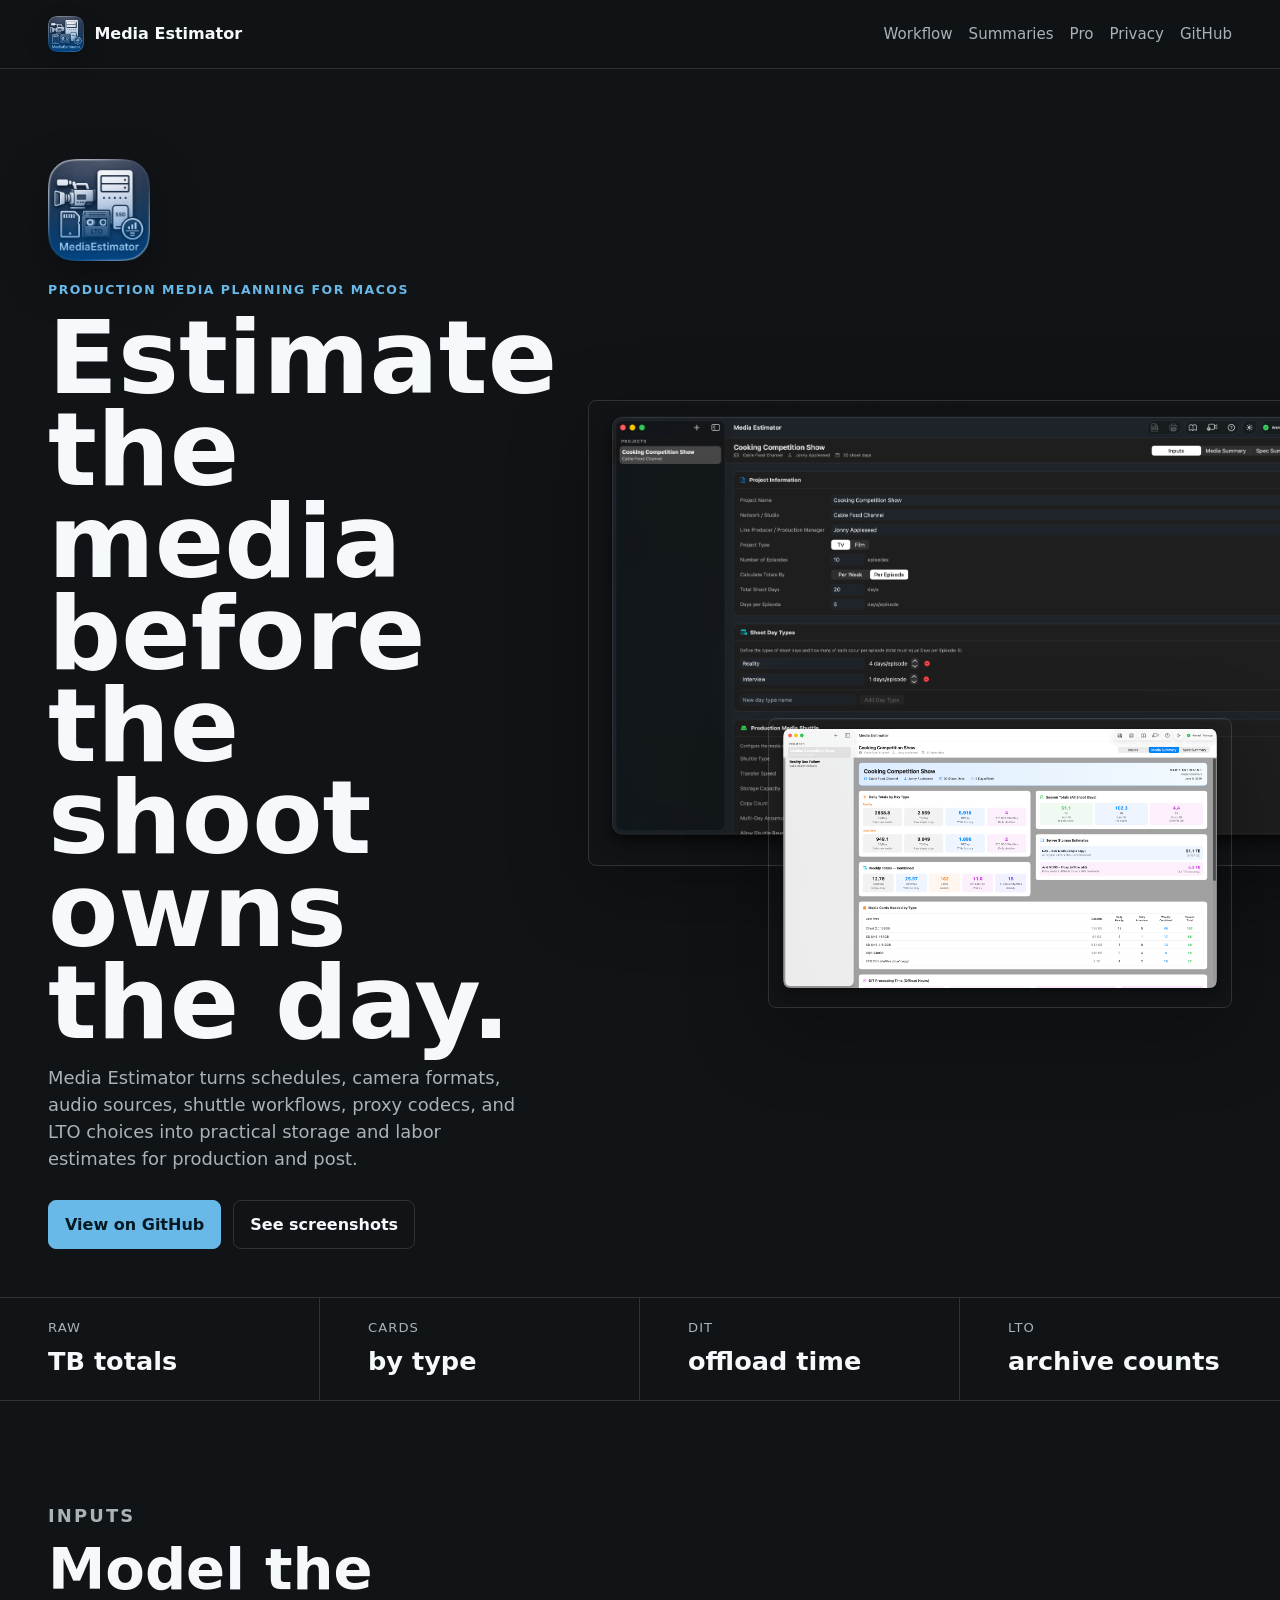
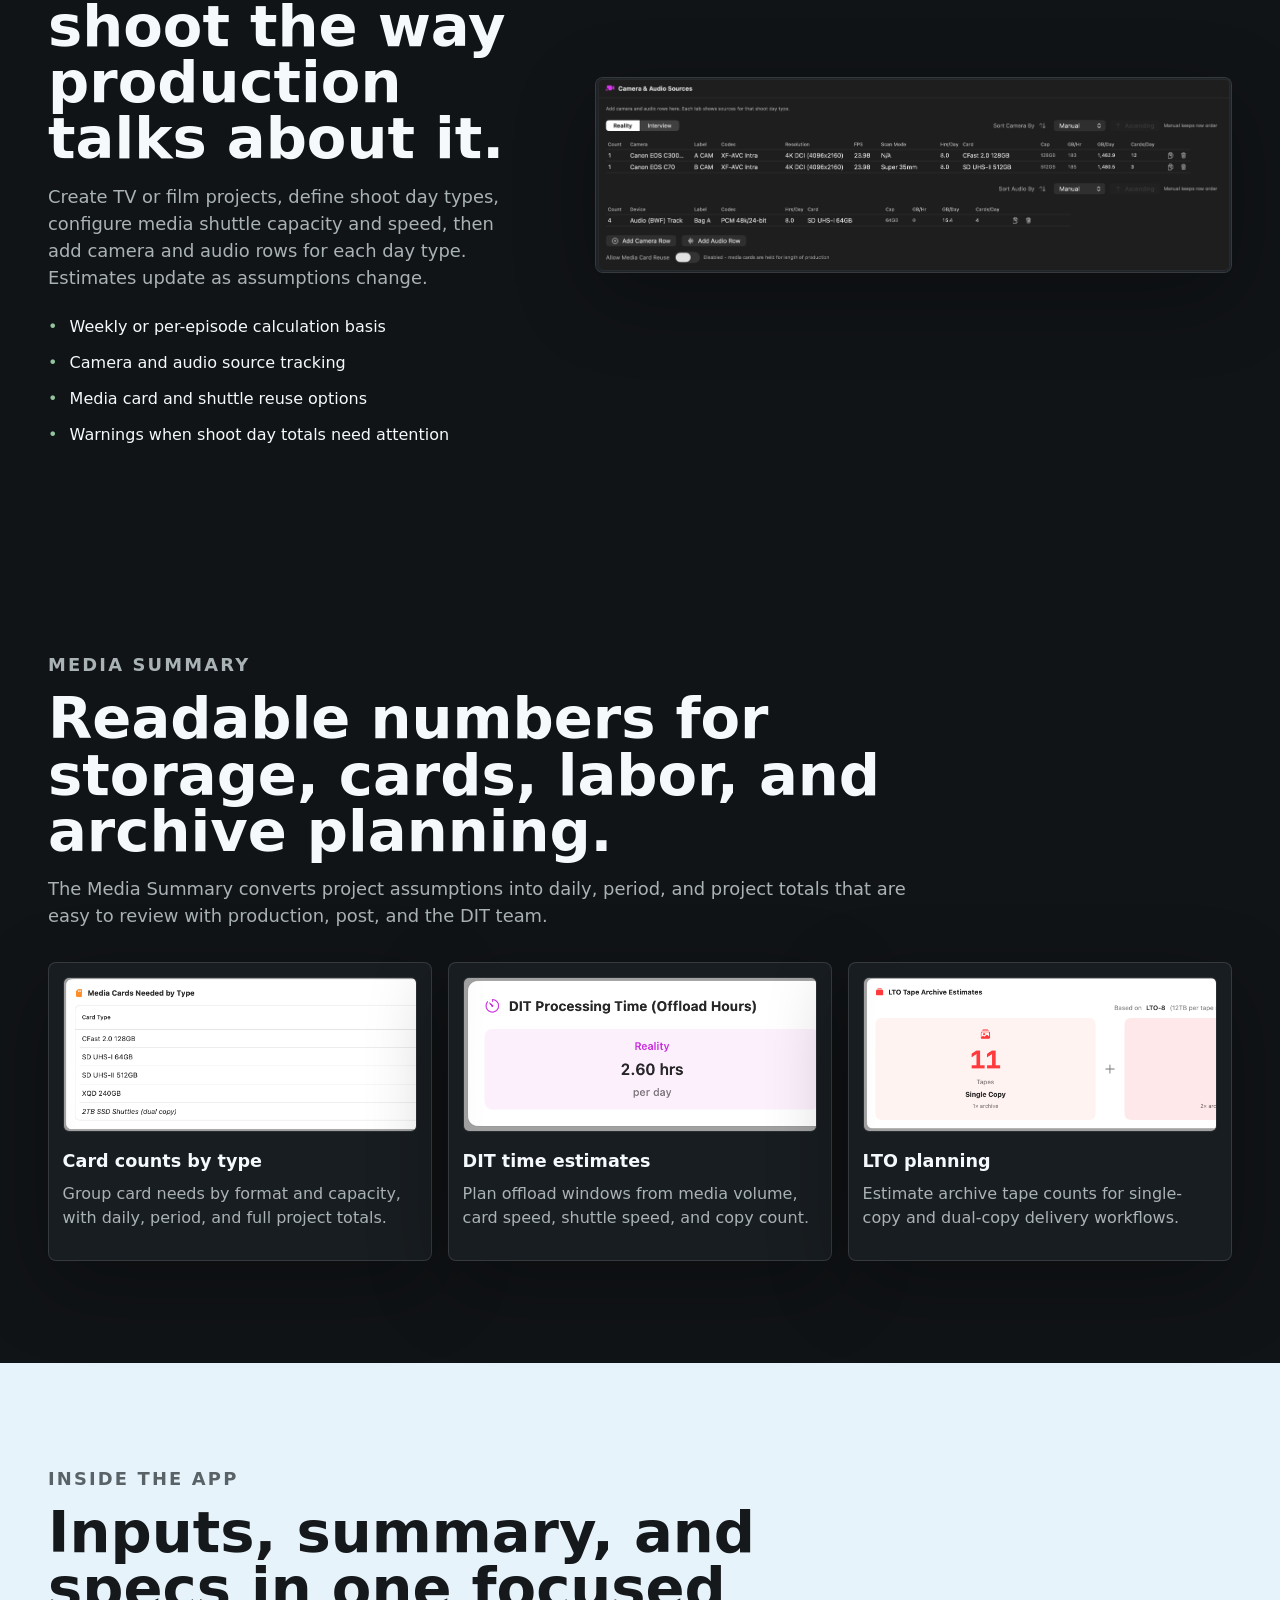
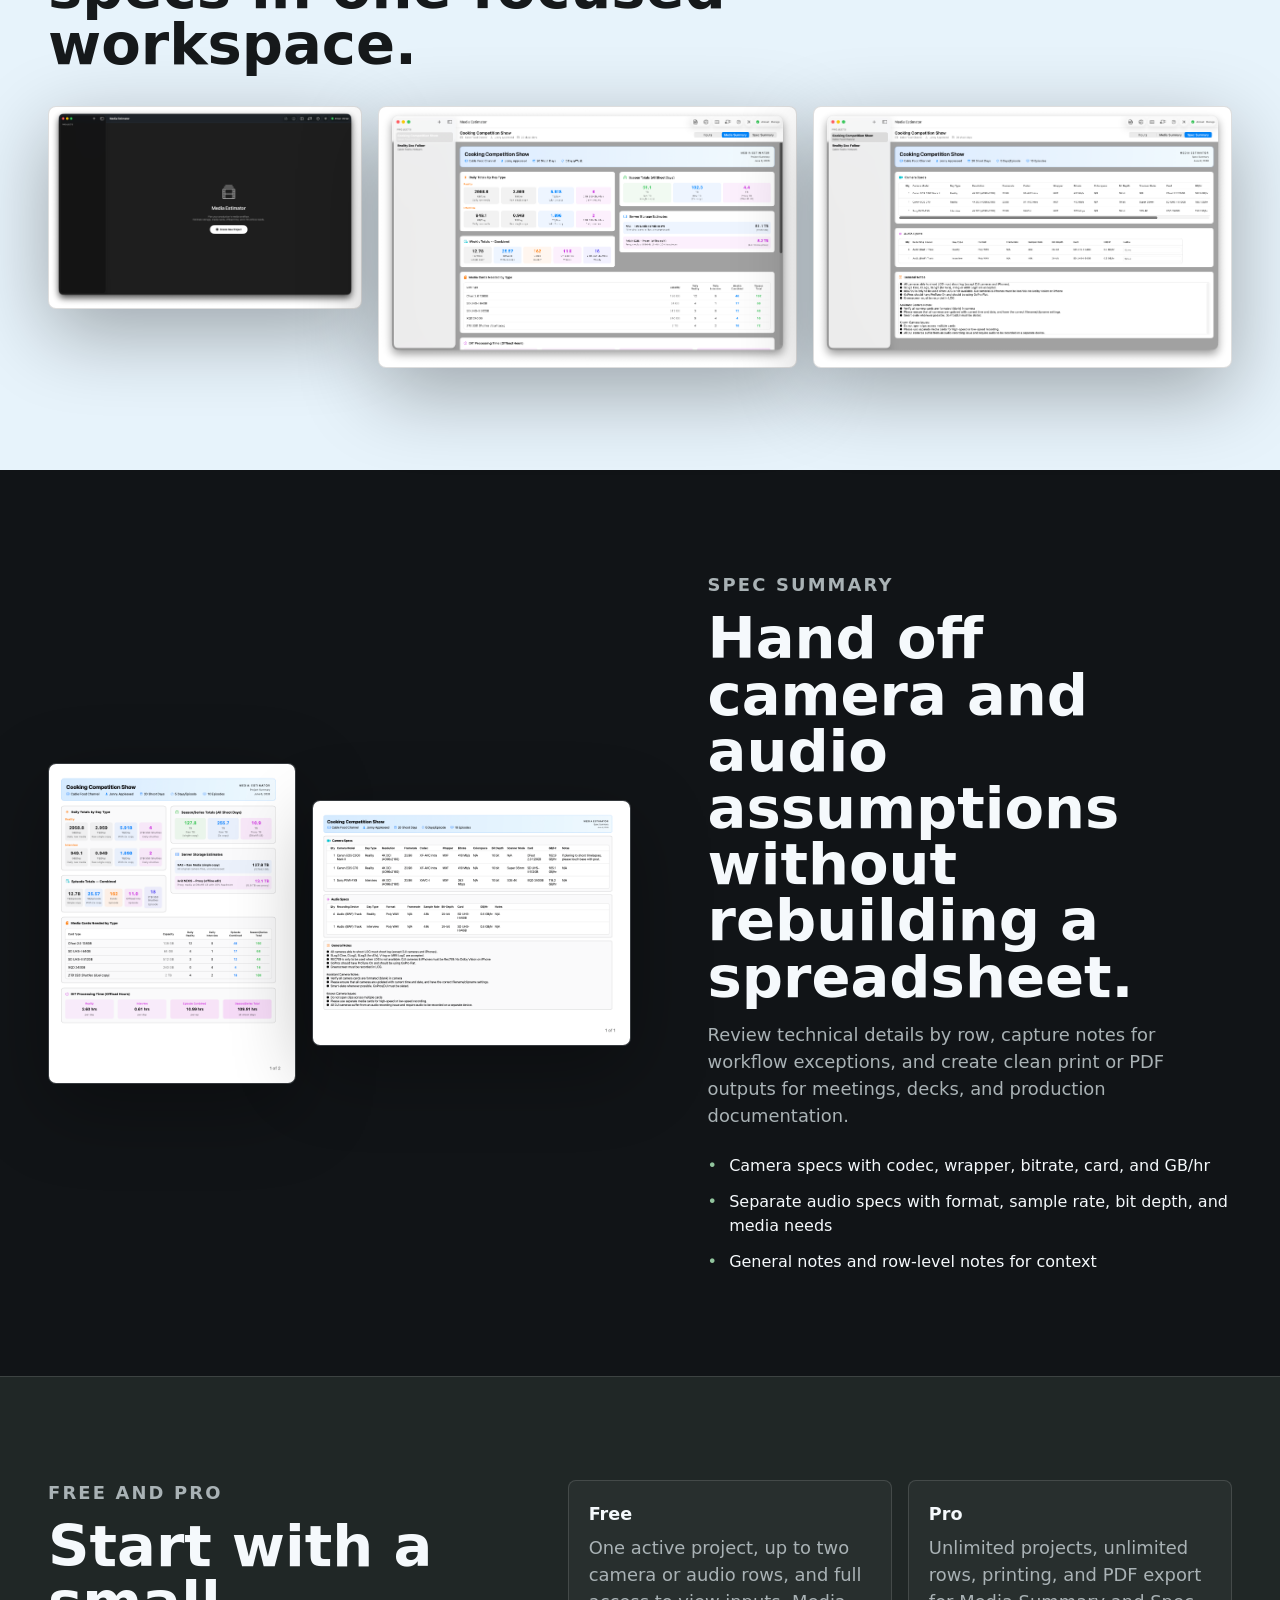
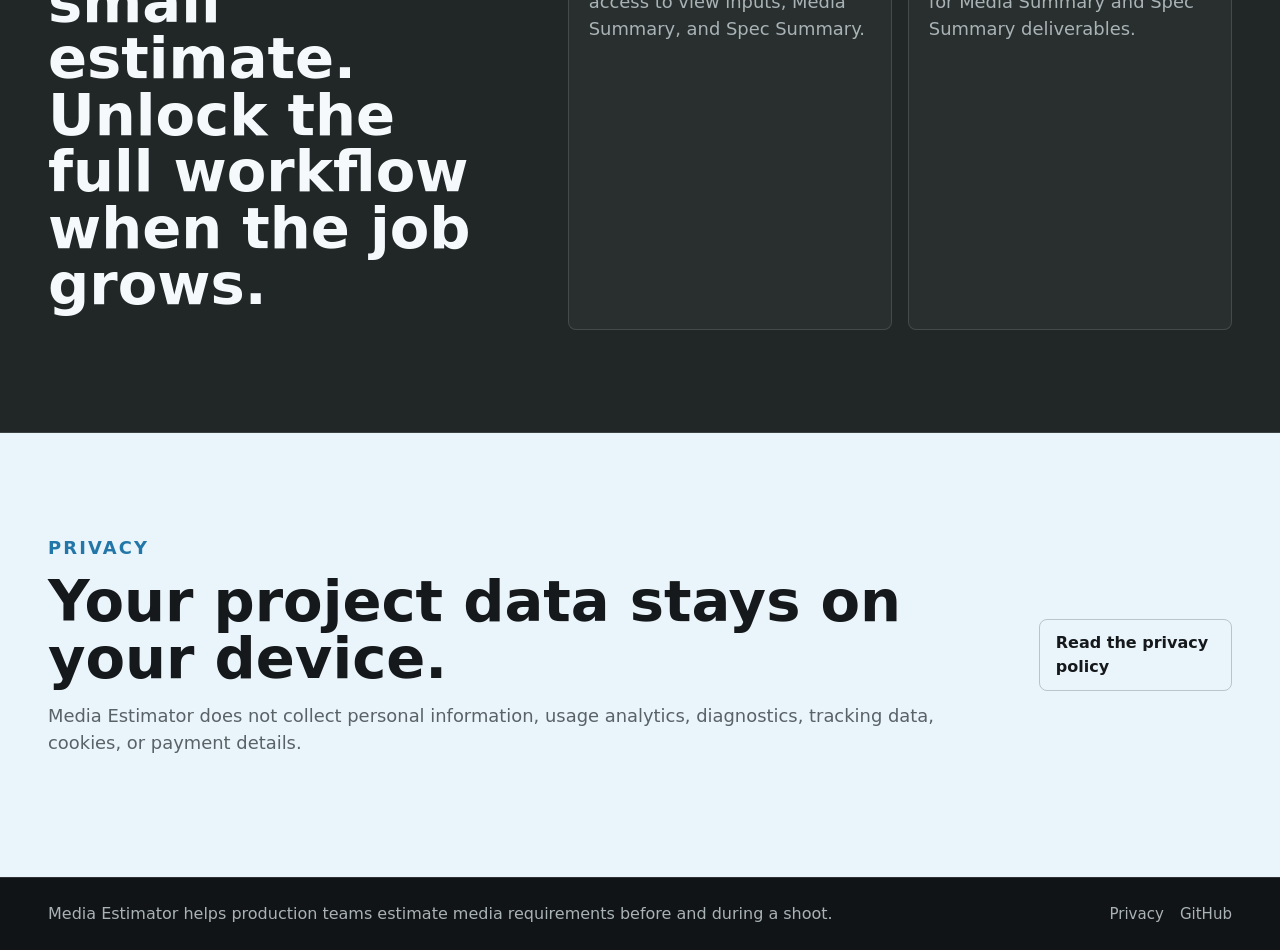
==== docs/index.html @ 81401b1d "Updated /web to /docs" ====
<!doctype html>
<html lang="en">
<head>
    <meta charset="utf-8">
    <meta name="viewport" content="width=device-width, initial-scale=1">
    <meta name="description" content="Media Estimator helps production teams estimate storage, media cards, shuttles, DIT time, proxies, and LTO archive needs before and during a shoot.">
    <title>Media Estimator</title>
    <link rel="stylesheet" href="styles.css">
</head>
<body>
    <header class="site-header">
        <a class="brand" href="#top" aria-label="Media Estimator home">
            <img class="brand-icon" src="assets/app-icon.png" alt="">
            <span>Media Estimator</span>
        </a>
        <nav class="nav-links" aria-label="Primary navigation">
            <a href="#workflow">Workflow</a>
            <a href="#summaries">Summaries</a>
            <a href="#pro">Pro</a>
            <a href="privacy.html">Privacy</a>
            <a href="https://github.com/fkick/MediaEstimator">GitHub</a>
        </nav>
    </header>

    <main id="top">
        <section class="hero">
            <div class="hero-copy">
                <img class="app-icon-large" src="assets/app-icon.png" alt="Media Estimator app icon.">
                <p class="eyebrow">Production media planning for macOS</p>
                <h1>Estimate the media before the shoot owns the day.</h1>
                <p class="hero-text">Media Estimator turns schedules, camera formats, audio sources, shuttle workflows, proxy codecs, and LTO choices into practical storage and labor estimates for production and post.</p>
                <div class="hero-actions">
                    <a class="button primary" href="https://github.com/fkick/MediaEstimator">View on GitHub</a>
                    <a class="button secondary" href="#screens">See screenshots</a>
                </div>
            </div>
            <div class="hero-visual" aria-label="Media Estimator app screenshots">
                <img class="hero-image hero-image-main" src="assets/screenshots/inputs-dark.png" alt="Media Estimator Inputs tab showing project setup, shoot day types, shuttle settings, and camera rows.">
                <img class="hero-image hero-image-float" src="assets/screenshots/media-summary-light.png" alt="Media Estimator Media Summary showing calculated production storage estimates.">
            </div>
        </section>

        <section class="metric-strip" aria-label="Media Estimator estimate categories">
            <div>
                <span>Raw</span>
                <strong>TB totals</strong>
            </div>
            <div>
                <span>Cards</span>
                <strong>by type</strong>
            </div>
            <div>
                <span>DIT</span>
                <strong>offload time</strong>
            </div>
            <div>
                <span>LTO</span>
                <strong>archive counts</strong>
            </div>
        </section>

        <section id="workflow" class="section split">
            <div class="section-copy">
                <p class="eyebrow">Inputs</p>
                <h2>Model the shoot the way production talks about it.</h2>
                <p>Create TV or film projects, define shoot day types, configure media shuttle capacity and speed, then add camera and audio rows for each day type. Estimates update as assumptions change.</p>
                <ul class="feature-list">
                    <li>Weekly or per-episode calculation basis</li>
                    <li>Camera and audio source tracking</li>
                    <li>Media card and shuttle reuse options</li>
                    <li>Warnings when shoot day totals need attention</li>
                </ul>
            </div>
            <div class="image-panel">
                <img src="assets/screenshots/camera-audio-dark.png" alt="Camera and audio source inputs in Media Estimator.">
            </div>
        </section>

        <section id="summaries" class="section">
            <div class="section-heading">
                <p class="eyebrow">Media Summary</p>
                <h2>Readable numbers for storage, cards, labor, and archive planning.</h2>
                <p>The Media Summary converts project assumptions into daily, period, and project totals that are easy to review with production, post, and the DIT team.</p>
            </div>
            <div class="feature-grid">
                <article class="feature-card">
                    <img src="assets/screenshots/media-cards-light.png" alt="Media cards needed by type table.">
                    <h3>Card counts by type</h3>
                    <p>Group card needs by format and capacity, with daily, period, and full project totals.</p>
                </article>
                <article class="feature-card">
                    <img src="assets/screenshots/dit-time-light.png" alt="DIT processing time estimate.">
                    <h3>DIT time estimates</h3>
                    <p>Plan offload windows from media volume, card speed, shuttle speed, and copy count.</p>
                </article>
                <article class="feature-card">
                    <img src="assets/screenshots/lto-light.png" alt="LTO tape archive estimate table.">
                    <h3>LTO planning</h3>
                    <p>Estimate archive tape counts for single-copy and dual-copy delivery workflows.</p>
                </article>
            </div>
        </section>

        <section id="screens" class="section showcase">
            <div class="section-heading compact">
                <p class="eyebrow">Inside the app</p>
                <h2>Inputs, summary, and specs in one focused workspace.</h2>
            </div>
            <div class="screenshot-grid">
                <img src="assets/screenshots/welcome-dark.png" alt="Media Estimator welcome screen.">
                <img src="assets/screenshots/media-summary-light.png" alt="Media Estimator Media Summary full screen.">
                <img src="assets/screenshots/spec-summary-light.png" alt="Media Estimator Spec Summary full screen.">
            </div>
        </section>

        <section class="section split reverse">
            <div class="section-copy">
                <p class="eyebrow">Spec Summary</p>
                <h2>Hand off camera and audio assumptions without rebuilding a spreadsheet.</h2>
                <p>Review technical details by row, capture notes for workflow exceptions, and create clean print or PDF outputs for meetings, decks, and production documentation.</p>
                <ul class="feature-list">
                    <li>Camera specs with codec, wrapper, bitrate, card, and GB/hr</li>
                    <li>Separate audio specs with format, sample rate, bit depth, and media needs</li>
                    <li>General notes and row-level notes for context</li>
                </ul>
            </div>
            <div class="print-pair" aria-label="Media Estimator PDF output previews">
                <img src="assets/screenshots/media-summary-pdf.png" alt="Media Summary PDF preview.">
                <img src="assets/screenshots/spec-summary-pdf.png" alt="Spec Summary PDF preview.">
            </div>
        </section>

        <section id="pro" class="section pro-band">
            <div>
                <p class="eyebrow">Free and Pro</p>
                <h2>Start with a small estimate. Unlock the full workflow when the job grows.</h2>
            </div>
            <div class="plans">
                <article>
                    <h3>Free</h3>
                    <p>One active project, up to two camera or audio rows, and full access to view inputs, Media Summary, and Spec Summary.</p>
                </article>
                <article>
                    <h3>Pro</h3>
                    <p>Unlimited projects, unlimited rows, printing, and PDF export for Media Summary and Spec Summary deliverables.</p>
                </article>
            </div>
        </section>

        <section class="section privacy-callout">
            <div>
                <p class="eyebrow">Privacy</p>
                <h2>Your project data stays on your device.</h2>
                <p>Media Estimator does not collect personal information, usage analytics, diagnostics, tracking data, cookies, or payment details.</p>
            </div>
            <a class="button secondary light" href="privacy.html">Read the privacy policy</a>
        </section>
    </main>

    <footer class="site-footer">
        <p>Media Estimator helps production teams estimate media requirements before and during a shoot.</p>
        <nav aria-label="Footer navigation">
            <a href="privacy.html">Privacy</a>
            <a href="https://github.com/fkick/MediaEstimator">GitHub</a>
        </nav>
    </footer>
</body>
</html>
---- docs/styles.css ----
:root {
    color-scheme: dark;
    --bg: #111417;
    --bg-elevated: #181d21;
    --bg-soft: #eaf4fb;
    --text: #f5f9fc;
    --text-muted: #a9b2b5;
    --ink: #16191b;
    --ink-muted: #596267;
    --line: rgba(255, 255, 255, 0.13);
    --line-dark: rgba(22, 25, 27, 0.14);
    --accent: #69b9e8;
    --accent-strong: #9ed8f6;
    --green: #91c49d;
    --blue: #78a8c7;
    --radius: 8px;
    --shadow: 0 24px 80px rgba(0, 0, 0, 0.32);
}

* {
    box-sizing: border-box;
}

html {
    scroll-behavior: smooth;
}

body {
    margin: 0;
    background: var(--bg);
    color: var(--text);
    font-family: Inter, ui-sans-serif, system-ui, -apple-system, BlinkMacSystemFont, "Segoe UI", sans-serif;
    line-height: 1.5;
}

img {
    display: block;
    max-width: 100%;
}

a {
    color: inherit;
}

.site-header {
    position: sticky;
    top: 0;
    z-index: 20;
    display: flex;
    align-items: center;
    justify-content: space-between;
    gap: 1rem;
    padding: 1rem clamp(1rem, 4vw, 3rem);
    background: rgba(17, 20, 23, 0.86);
    border-bottom: 1px solid var(--line);
    backdrop-filter: blur(18px);
}

.brand,
.nav-links,
.site-footer nav {
    display: flex;
    align-items: center;
}

.brand {
    gap: 0.65rem;
    font-weight: 700;
    text-decoration: none;
}

.brand-icon {
    width: 2.25rem;
    height: 2.25rem;
    border-radius: var(--radius);
    box-shadow: 0 8px 20px rgba(0, 0, 0, 0.26);
}

.app-icon-large {
    width: clamp(4.5rem, 8vw, 6.5rem);
    aspect-ratio: 1;
    margin-bottom: 1.25rem;
    border-radius: 22%;
    box-shadow: 0 18px 45px rgba(0, 0, 0, 0.35);
}

.nav-links,
.site-footer nav {
    gap: 1rem;
    color: var(--text-muted);
    font-size: 0.94rem;
}

.nav-links a,
.site-footer a {
    text-decoration: none;
}

.nav-links a:hover,
.site-footer a:hover {
    color: var(--text);
}

.hero {
    display: grid;
    grid-template-columns: minmax(0, 0.85fr) minmax(0, 1.15fr);
    gap: clamp(2rem, 5vw, 5rem);
    align-items: center;
    min-height: calc(100svh - 4.4rem);
    padding: clamp(3rem, 7vw, 7rem) clamp(1rem, 4vw, 3rem) 3rem;
    overflow: hidden;
}

.hero-copy {
    max-width: 44rem;
}

.eyebrow {
    margin: 0 0 0.75rem;
    color: var(--accent);
    font-size: 0.78rem;
    font-weight: 700;
    letter-spacing: 0.12em;
    text-transform: uppercase;
}

h1,
h2,
h3,
p {
    margin-top: 0;
}

h1 {
    margin-bottom: 1rem;
    font-size: clamp(3rem, 8vw, 7.25rem);
    line-height: 0.9;
    letter-spacing: 0;
}

h2 {
    margin-bottom: 1rem;
    font-size: clamp(2rem, 4.5vw, 4.6rem);
    line-height: 0.98;
    letter-spacing: 0;
}

h3 {
    margin-bottom: 0.5rem;
    font-size: 1.1rem;
}

.hero-text,
.section-copy p,
.section-heading p,
.privacy-callout p,
.pro-band p {
    color: var(--text-muted);
    font-size: clamp(1rem, 1.4vw, 1.2rem);
}

.hero-actions {
    display: flex;
    flex-wrap: wrap;
    gap: 0.75rem;
    margin-top: 1.75rem;
}

.button {
    display: inline-flex;
    min-height: 2.75rem;
    align-items: center;
    justify-content: center;
    padding: 0.7rem 1rem;
    border: 1px solid var(--line);
    border-radius: var(--radius);
    text-decoration: none;
    font-weight: 700;
}

.button.primary {
    background: var(--accent);
    border-color: var(--accent);
    color: #061923;
}

.button.secondary {
    color: var(--text);
}

.button.light {
    border-color: rgba(22, 25, 27, 0.22);
    color: var(--ink);
}

.hero-visual {
    position: relative;
    min-height: 38rem;
}

.hero-image {
    border: 1px solid var(--line);
    border-radius: var(--radius);
    box-shadow: var(--shadow);
}

.hero-image-main {
    width: min(70rem, 116%);
    max-width: none;
}

.hero-image-float {
    position: absolute;
    right: 0;
    bottom: 0;
    width: min(42rem, 72%);
}

.metric-strip {
    display: grid;
    grid-template-columns: repeat(4, 1fr);
    border-top: 1px solid var(--line);
    border-bottom: 1px solid var(--line);
}

.metric-strip div {
    padding: 1.25rem clamp(1rem, 4vw, 3rem);
    border-right: 1px solid var(--line);
}

.metric-strip div:last-child {
    border-right: 0;
}

.metric-strip span,
.metric-strip strong {
    display: block;
}

.metric-strip span {
    color: var(--text-muted);
    font-size: 0.82rem;
    text-transform: uppercase;
    letter-spacing: 0.08em;
}

.metric-strip strong {
    margin-top: 0.25rem;
    font-size: clamp(1.2rem, 2vw, 1.9rem);
}

.section {
    padding: clamp(4rem, 8vw, 8rem) clamp(1rem, 4vw, 3rem);
}

.split {
    display: grid;
    grid-template-columns: minmax(0, 0.85fr) minmax(0, 1.15fr);
    gap: clamp(2rem, 6vw, 6rem);
    align-items: center;
}

.split.reverse {
    grid-template-columns: minmax(0, 1fr) minmax(0, 0.9fr);
}

.split.reverse .section-copy {
    order: 2;
}

.section-copy,
.section-heading {
    max-width: 54rem;
}

.section-heading {
    margin-bottom: 2rem;
}

.section-heading.compact {
    max-width: 48rem;
}

.feature-list {
    display: grid;
    gap: 0.75rem;
    margin: 1.5rem 0 0;
    padding: 0;
    color: var(--text);
    list-style: none;
}

.feature-list li {
    padding-left: 1.35rem;
    position: relative;
}

.feature-list li::before {
    position: absolute;
    left: 0;
    color: var(--green);
    content: "•";
}

.image-panel,
.feature-card,
.print-pair img,
.screenshot-grid img {
    overflow: hidden;
    border: 1px solid var(--line);
    border-radius: var(--radius);
    background: var(--bg-elevated);
    box-shadow: var(--shadow);
}

.image-panel img {
    width: 100%;
}

.feature-grid {
    display: grid;
    grid-template-columns: repeat(3, 1fr);
    gap: 1rem;
}

.feature-card {
    padding: 0.85rem;
}

.feature-card img {
    width: 100%;
    aspect-ratio: 16 / 7;
    object-fit: cover;
    border-radius: calc(var(--radius) - 2px);
    border: 1px solid rgba(255, 255, 255, 0.08);
    object-position: top left;
}

.feature-card h3 {
    margin-top: 1rem;
}

.feature-card p {
    color: var(--text-muted);
}

.showcase {
    background: #e7f3fb;
    color: var(--ink);
}

.showcase .eyebrow {
    color: #2377a8;
}

.showcase .section-heading p {
    color: var(--ink-muted);
}

.screenshot-grid {
    display: grid;
    grid-template-columns: 0.75fr 1fr 1fr;
    gap: 1rem;
    align-items: start;
}

.screenshot-grid img {
    border-color: var(--line-dark);
    background: white;
}

.print-pair {
    display: grid;
    grid-template-columns: 0.78fr 1fr;
    gap: 1rem;
    align-items: center;
}

.print-pair img {
    width: 100%;
}

.pro-band {
    display: grid;
    grid-template-columns: minmax(0, 0.8fr) minmax(0, 1.2fr);
    gap: clamp(2rem, 6vw, 6rem);
    background: #202726;
    border-top: 1px solid var(--line);
    border-bottom: 1px solid var(--line);
}

.plans {
    display: grid;
    grid-template-columns: repeat(2, 1fr);
    gap: 1rem;
}

.plans article {
    padding: 1.25rem;
    border: 1px solid var(--line);
    border-radius: var(--radius);
    background: rgba(255, 255, 255, 0.04);
}

.privacy-callout {
    display: flex;
    align-items: center;
    justify-content: space-between;
    gap: 2rem;
    background: var(--bg-soft);
    color: var(--ink);
}

.privacy-callout .eyebrow {
    color: #2377a8;
}

.privacy-callout p {
    color: var(--ink-muted);
}

.site-footer {
    display: flex;
    align-items: center;
    justify-content: space-between;
    gap: 1rem;
    padding: 1.5rem clamp(1rem, 4vw, 3rem);
    color: var(--text-muted);
    border-top: 1px solid var(--line);
}

.site-footer p {
    margin: 0;
}

.policy {
    width: min(48rem, calc(100% - 2rem));
    margin: 0 auto;
    padding: clamp(3rem, 8vw, 7rem) 0;
}

.policy h1 {
    font-size: clamp(2.8rem, 7vw, 6rem);
}

.policy h2 {
    margin-top: 2.25rem;
    font-size: clamp(1.4rem, 2.4vw, 2rem);
    line-height: 1.1;
}

.policy p,
.policy li {
    color: var(--text-muted);
}

.policy a {
    color: var(--accent-strong);
}

.updated {
    color: var(--green);
}

@media (max-width: 960px) {
    .hero,
    .split,
    .split.reverse,
    .pro-band {
        grid-template-columns: 1fr;
    }

    .hero {
        min-height: auto;
    }

    .hero-visual {
        min-height: 28rem;
    }

    .hero-image-main {
        width: 100%;
    }

    .split.reverse .section-copy {
        order: 0;
    }

    .feature-grid,
    .screenshot-grid {
        grid-template-columns: 1fr;
    }

    .screenshot-grid img {
        width: 100%;
    }
}

@media (max-width: 720px) {
    .site-header,
    .site-footer,
    .privacy-callout {
        align-items: flex-start;
        flex-direction: column;
    }

    .nav-links {
        width: 100%;
        overflow-x: auto;
        padding-bottom: 0.15rem;
    }

    .metric-strip,
    .plans,
    .print-pair {
        grid-template-columns: 1fr;
    }

    .metric-strip div {
        border-right: 0;
        border-bottom: 1px solid var(--line);
    }

    .metric-strip div:last-child {
        border-bottom: 0;
    }

    .hero-visual {
        min-height: auto;
    }

    .hero-image-float {
        position: relative;
        right: auto;
        bottom: auto;
        width: 92%;
        margin: -1.2rem 0 0 auto;
    }
}
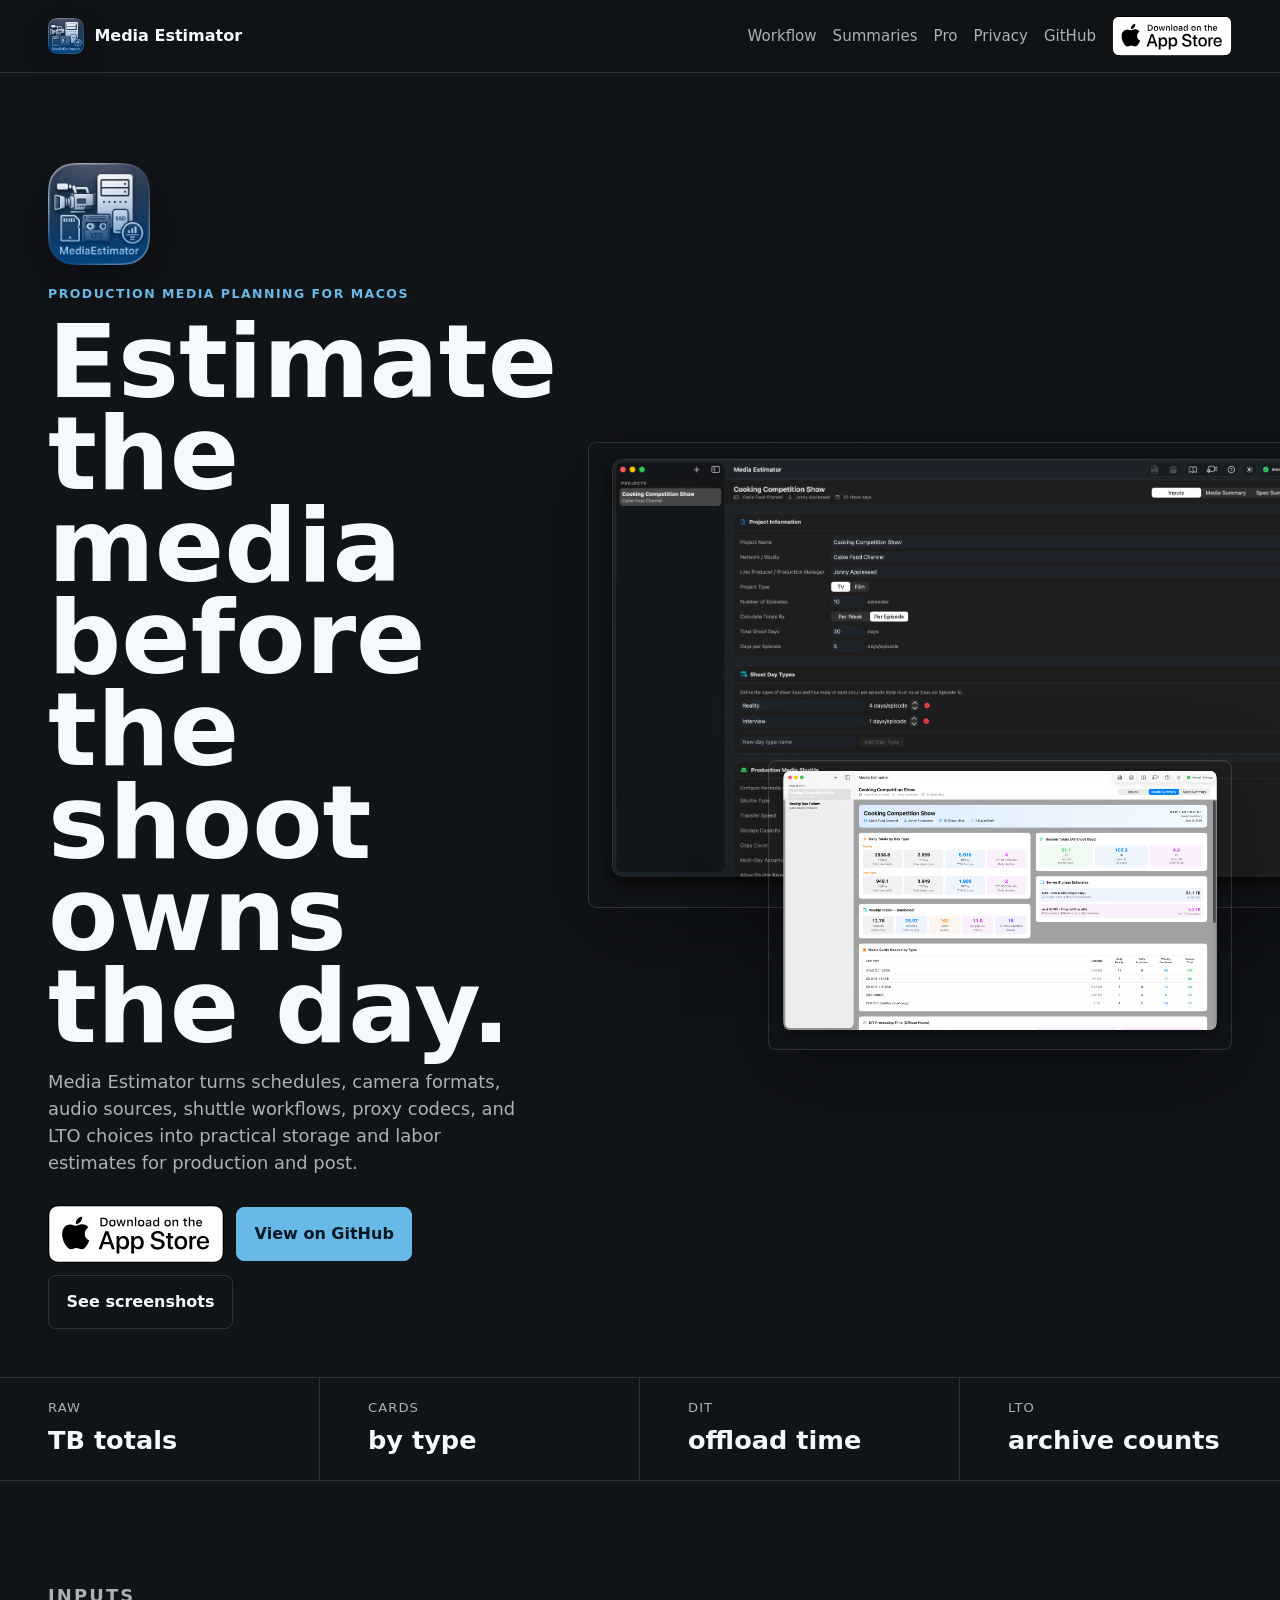
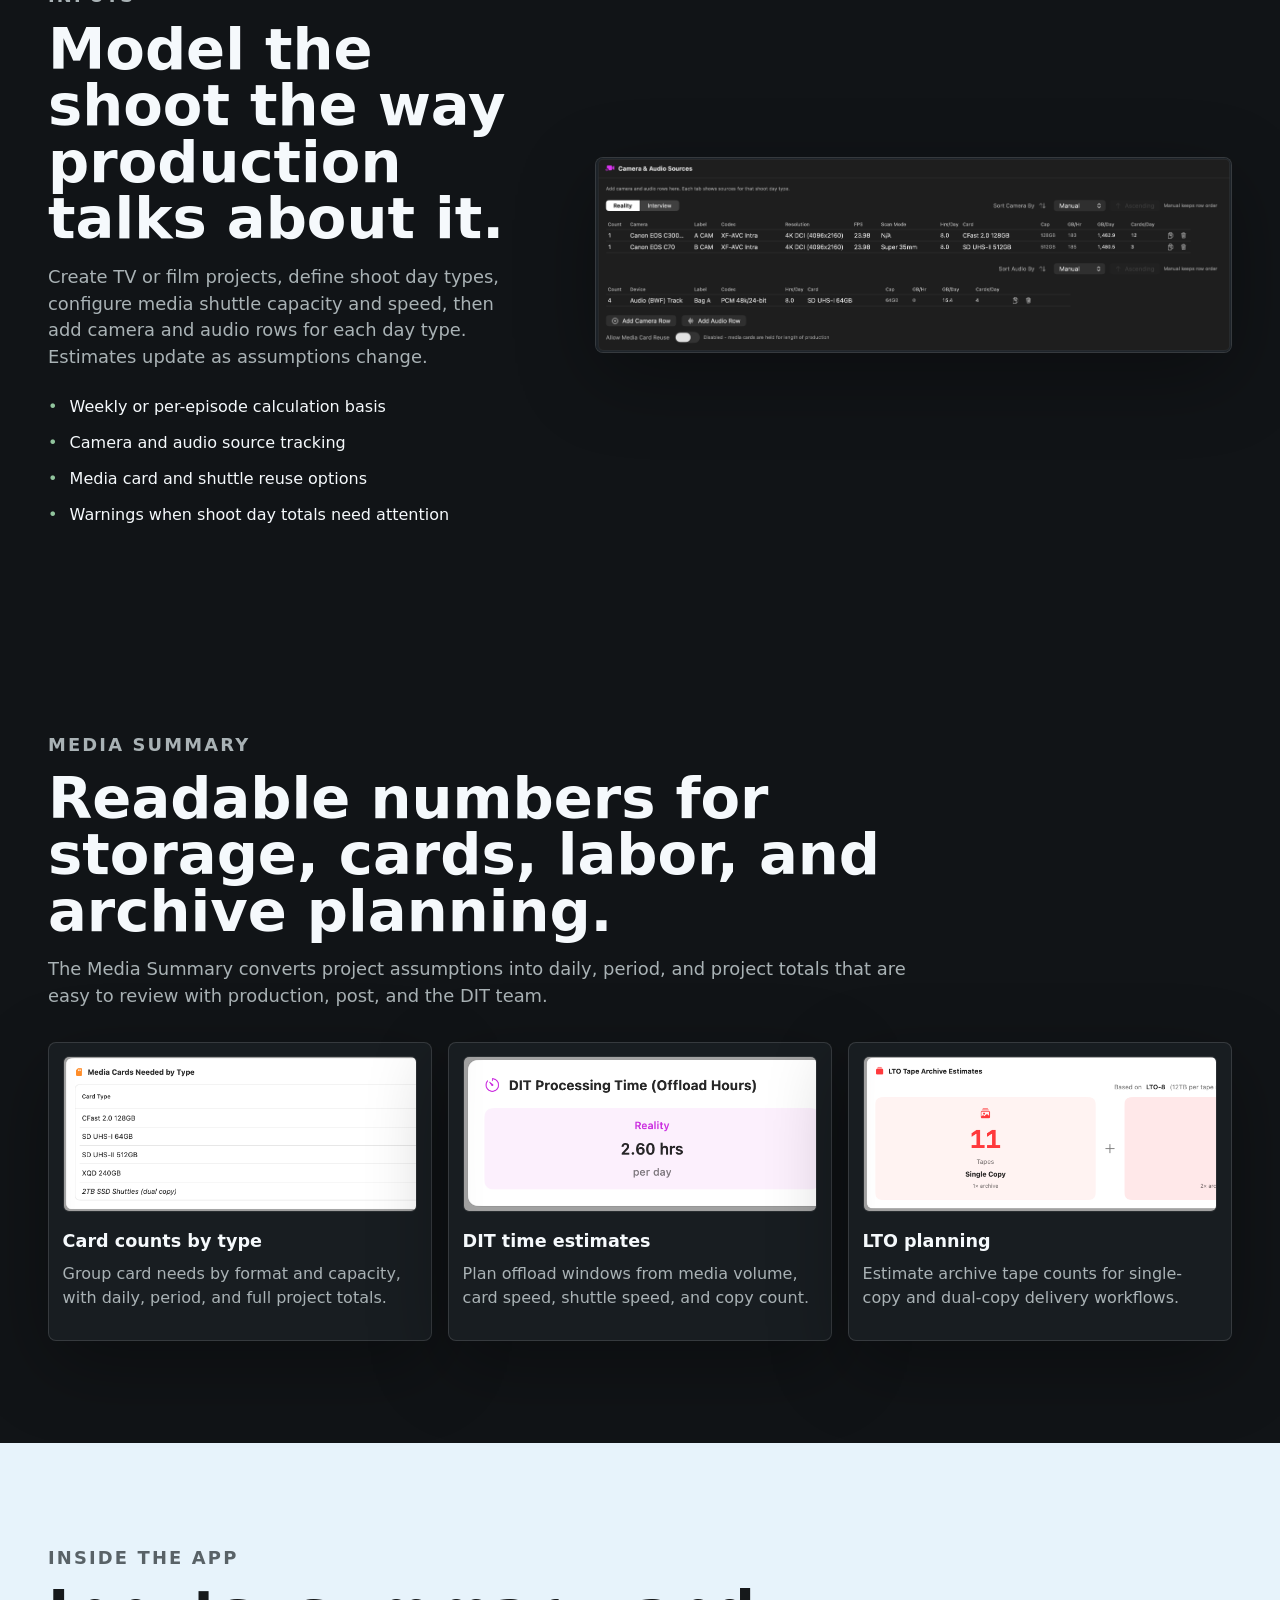
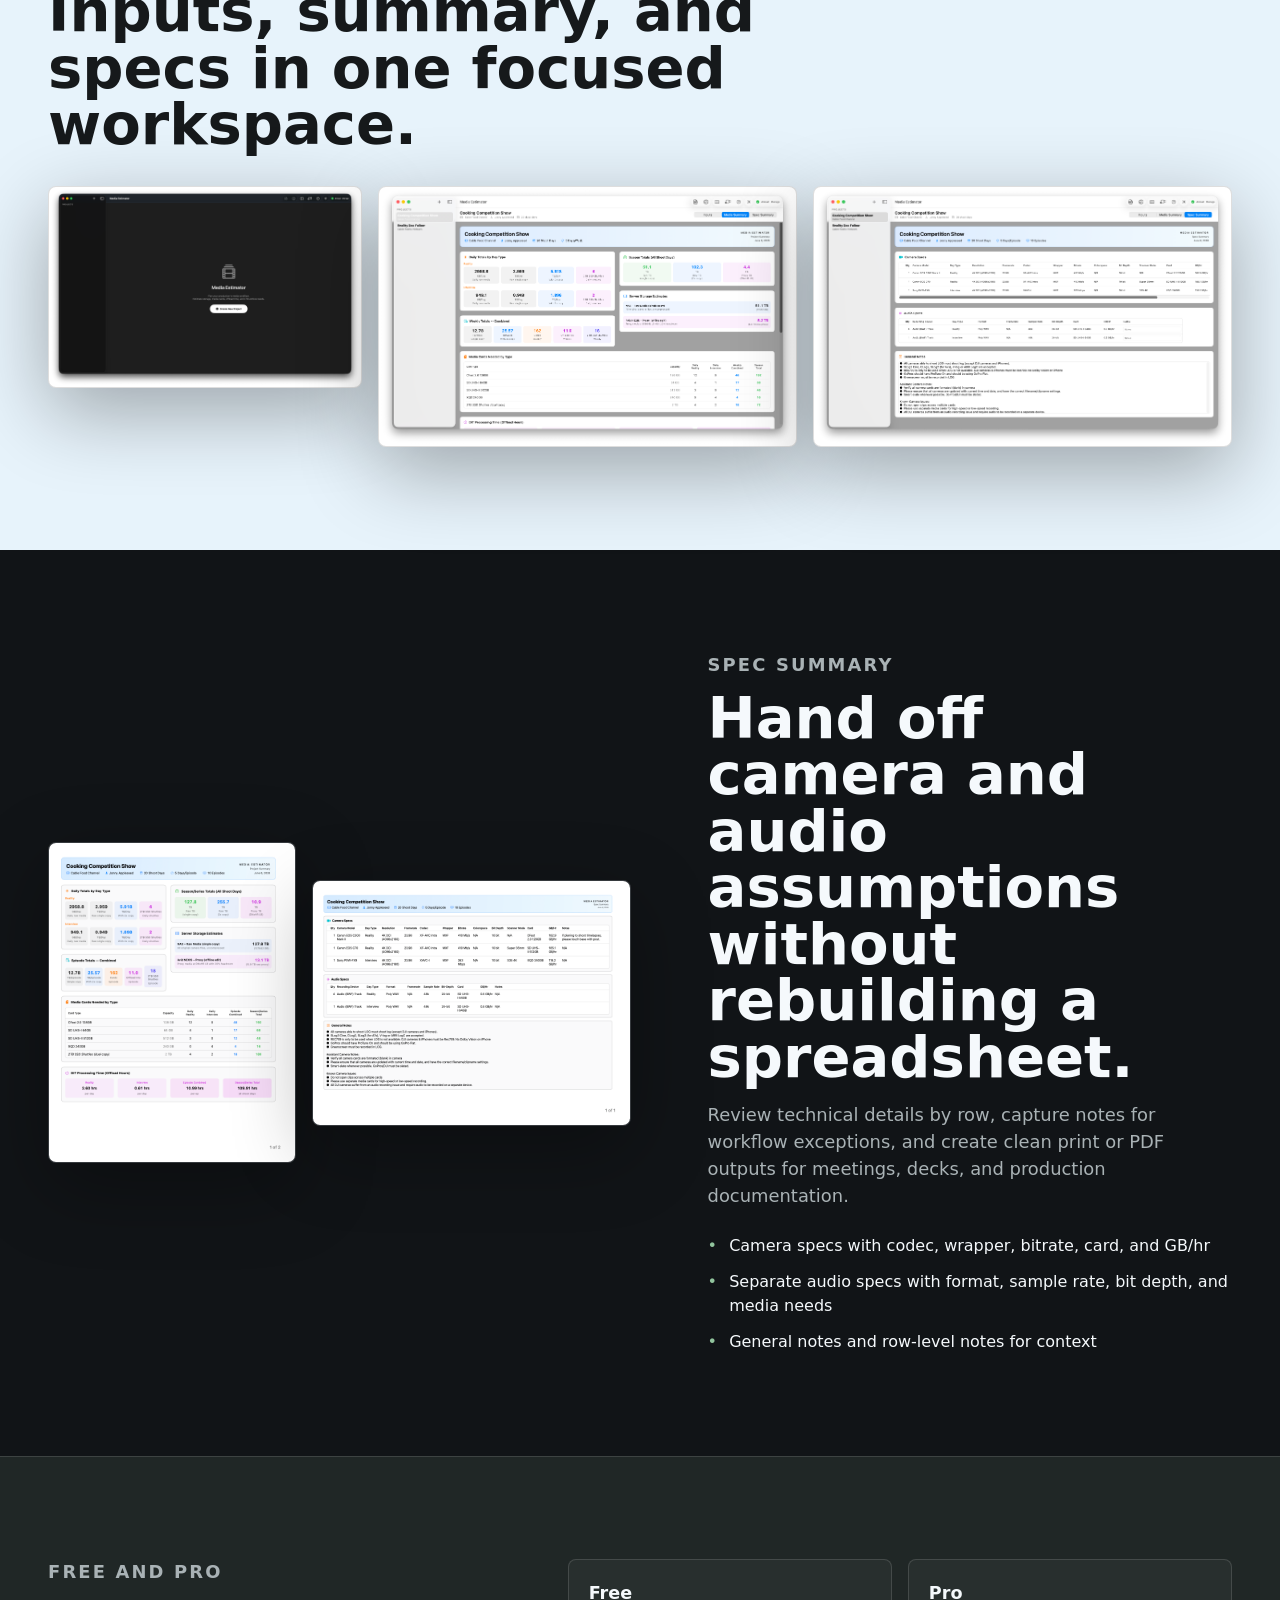
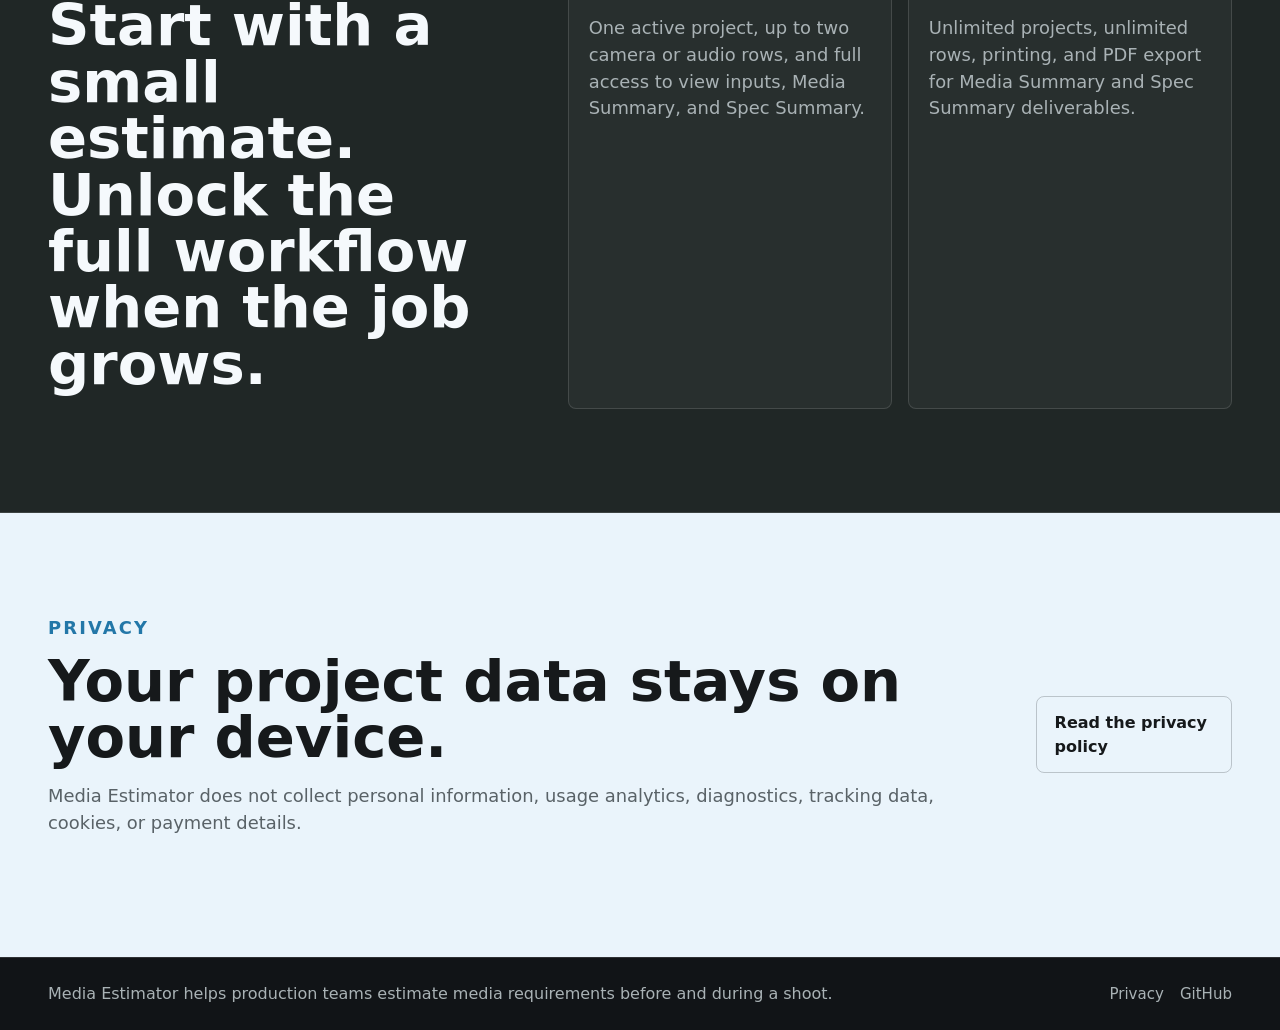
==== commit 2565ec8d: "Updated App Store Badge Assets" ====
--- a/docs/index.html
+++ b/docs/index.html
@@ -19,6 +19,9 @@
             <a href="#pro">Pro</a>
             <a href="privacy.html">Privacy</a>
             <a href="https://github.com/fkick/MediaEstimator">GitHub</a>
+            <a class="nav-badge" href="https://apps.apple.com/us/app/media-estimator/id6762166959" aria-label="Download Media Estimator on the App Store">
+                <img src="assets/badges/white.svg" alt="Download on the App Store">
+            </a>
         </nav>
     </header>
 
@@ -30,6 +33,9 @@
                 <h1>Estimate the media before the shoot owns the day.</h1>
                 <p class="hero-text">Media Estimator turns schedules, camera formats, audio sources, shuttle workflows, proxy codecs, and LTO choices into practical storage and labor estimates for production and post.</p>
                 <div class="hero-actions">
+                    <a class="app-store-badge" href="https://apps.apple.com/us/app/media-estimator/id6762166959" aria-label="Download Media Estimator on the App Store">
+                        <img src="assets/badges/white.svg" alt="Download on the App Store">
+                    </a>
                     <a class="button primary" href="https://github.com/fkick/MediaEstimator">View on GitHub</a>
                     <a class="button secondary" href="#screens">See screenshots</a>
                 </div>
--- a/docs/styles.css
+++ b/docs/styles.css
@@ -101,6 +101,16 @@
     color: var(--text);
 }
 
+.nav-badge {
+    display: inline-flex;
+    align-items: center;
+}
+
+.nav-badge img {
+    width: 7.5rem;
+    height: auto;
+}
+
 .hero {
     display: grid;
     grid-template-columns: minmax(0, 0.85fr) minmax(0, 1.15fr);
@@ -162,16 +172,27 @@
 .hero-actions {
     display: flex;
     flex-wrap: wrap;
+    align-items: center;
     gap: 0.75rem;
     margin-top: 1.75rem;
 }
 
+.app-store-badge {
+    display: inline-flex;
+    align-items: center;
+}
+
+.app-store-badge img {
+    width: 11rem;
+    height: auto;
+}
+
 .button {
     display: inline-flex;
-    min-height: 2.75rem;
+    min-height: 3.25rem;
     align-items: center;
     justify-content: center;
-    padding: 0.7rem 1rem;
+    padding: 0.85rem 1.1rem;
     border: 1px solid var(--line);
     border-radius: var(--radius);
     text-decoration: none;
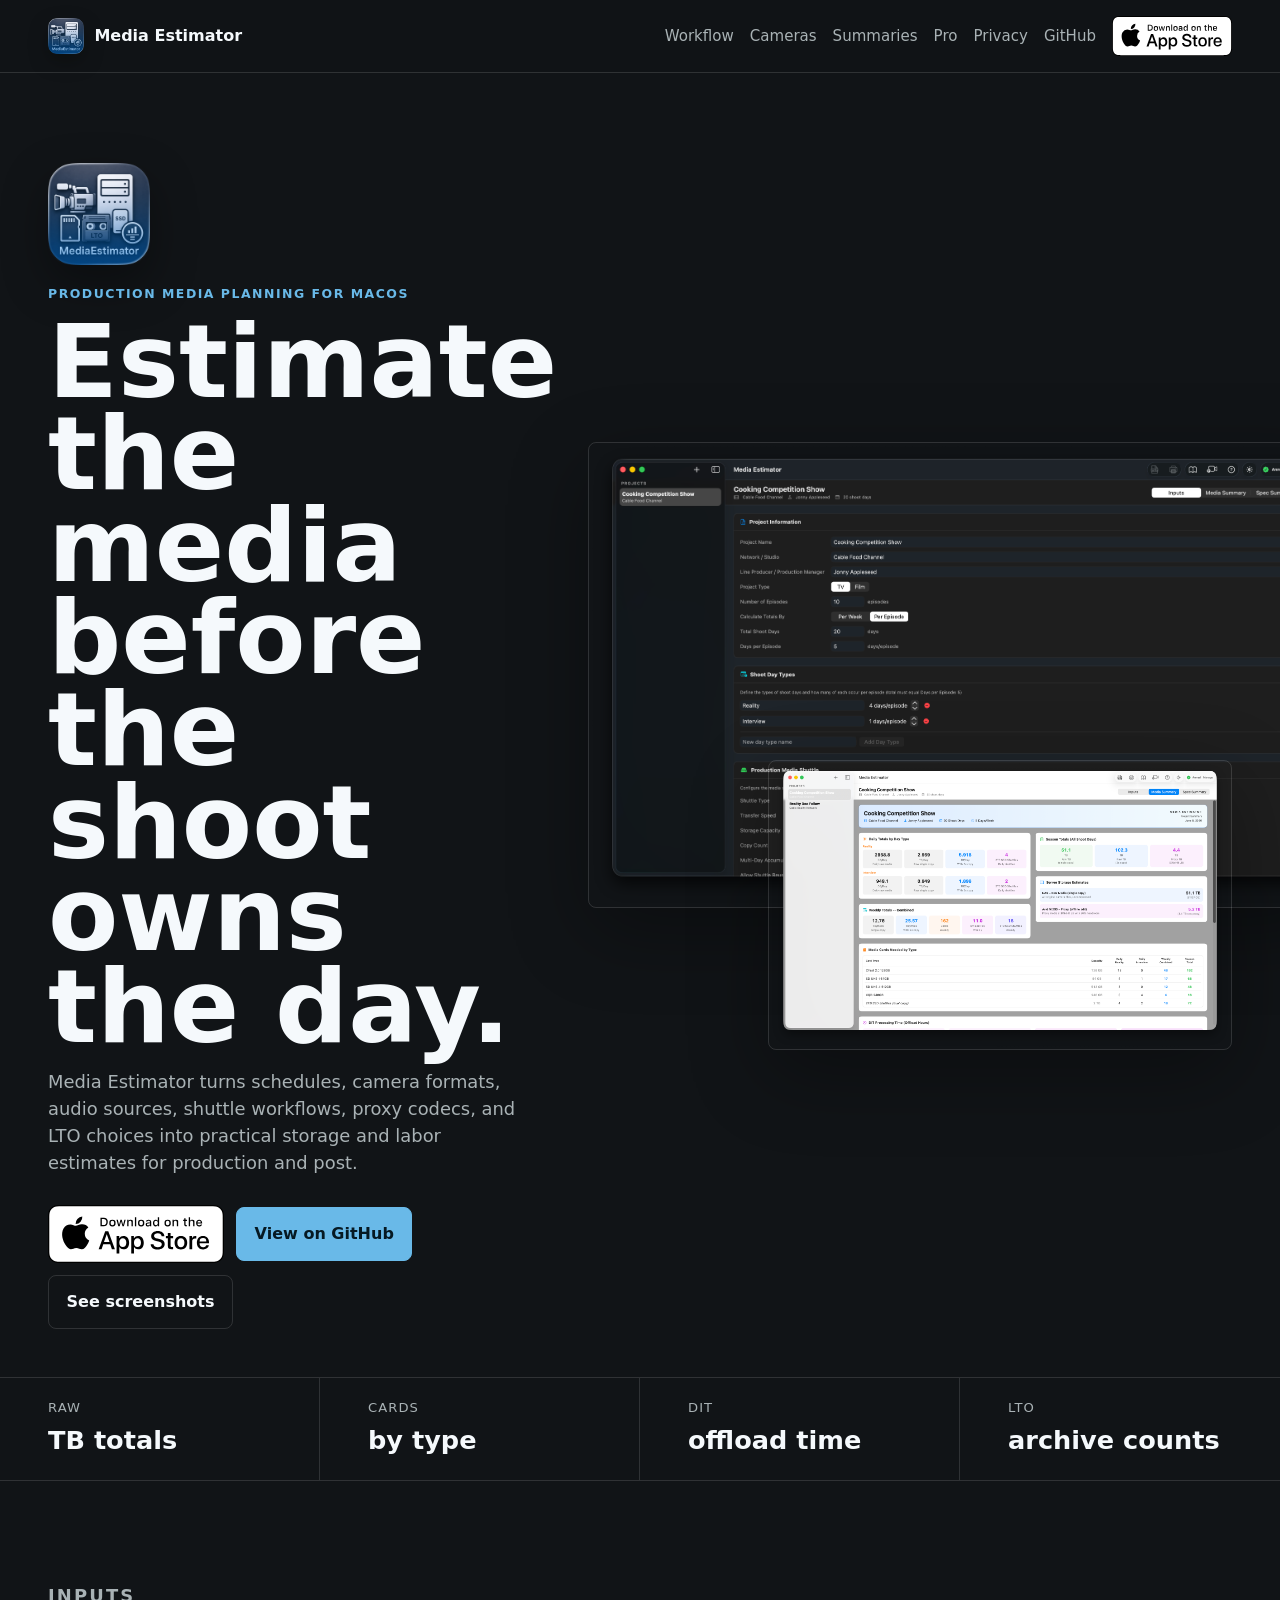
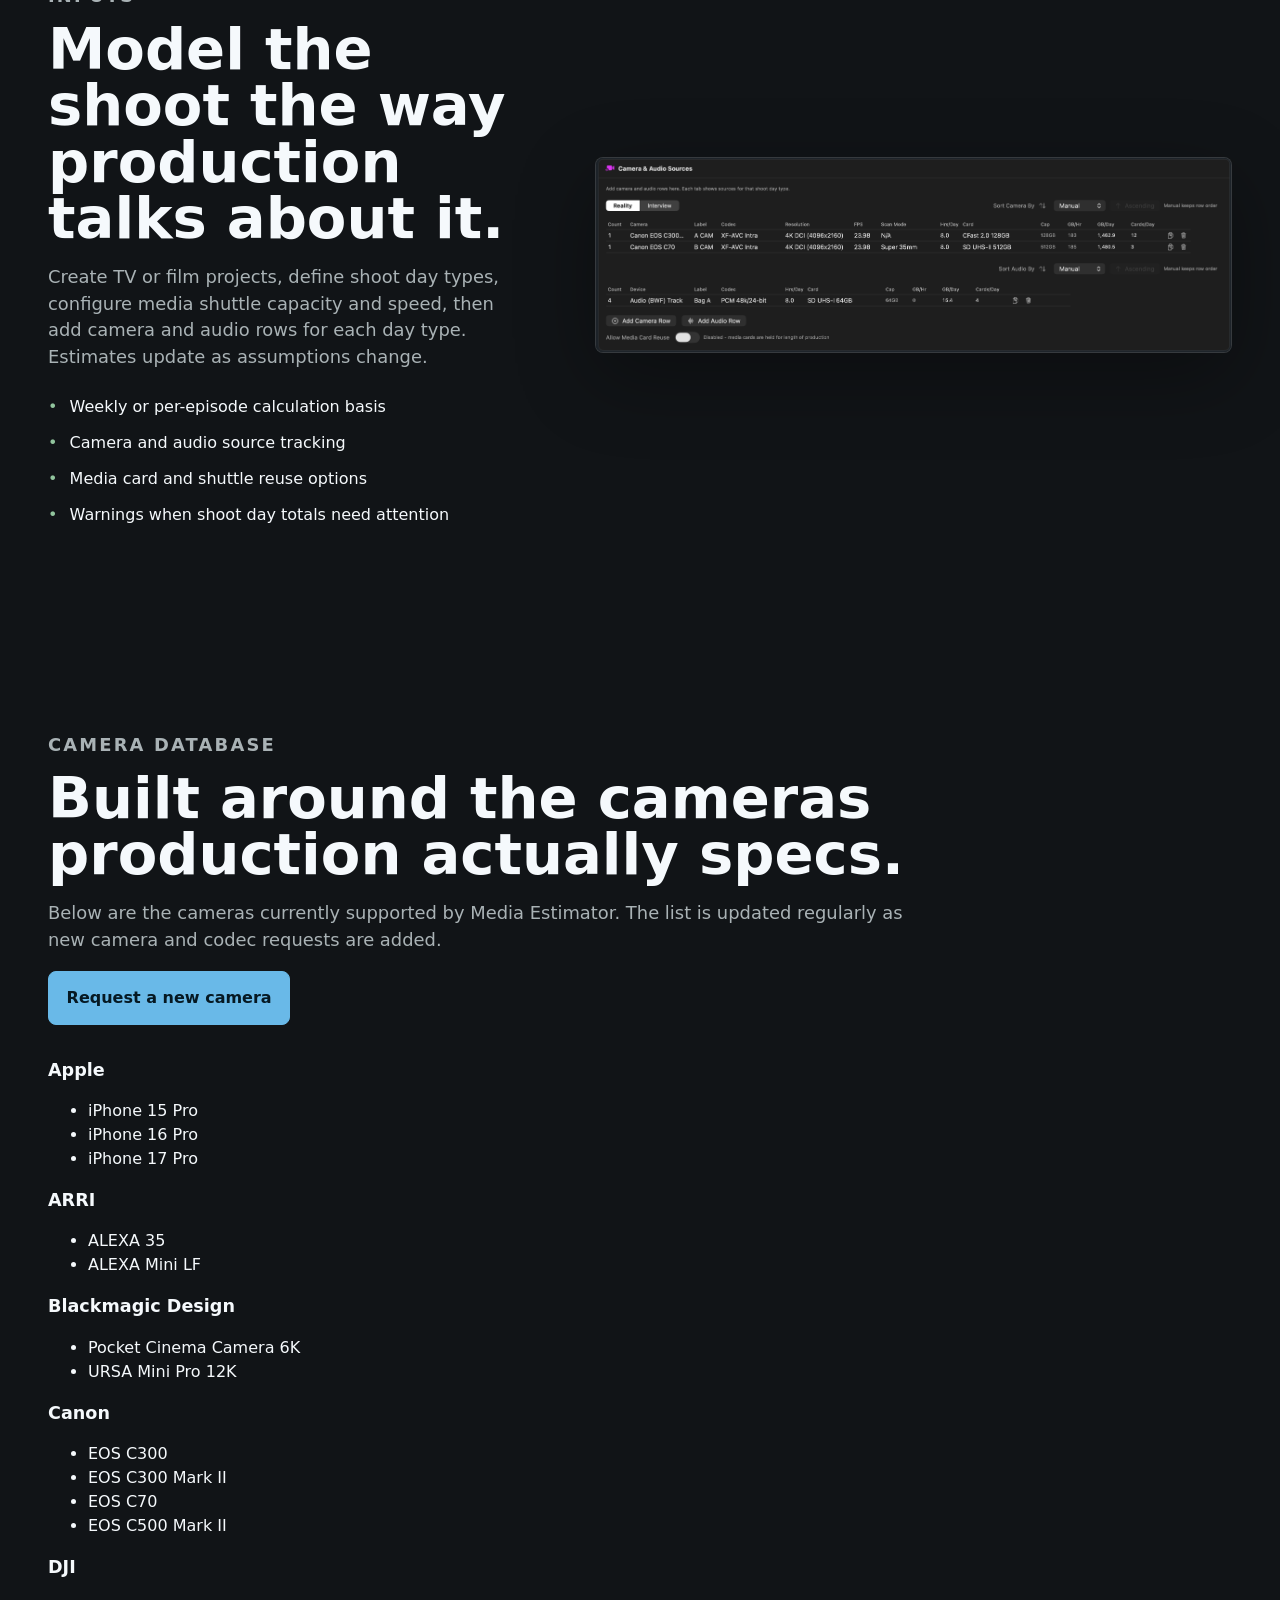
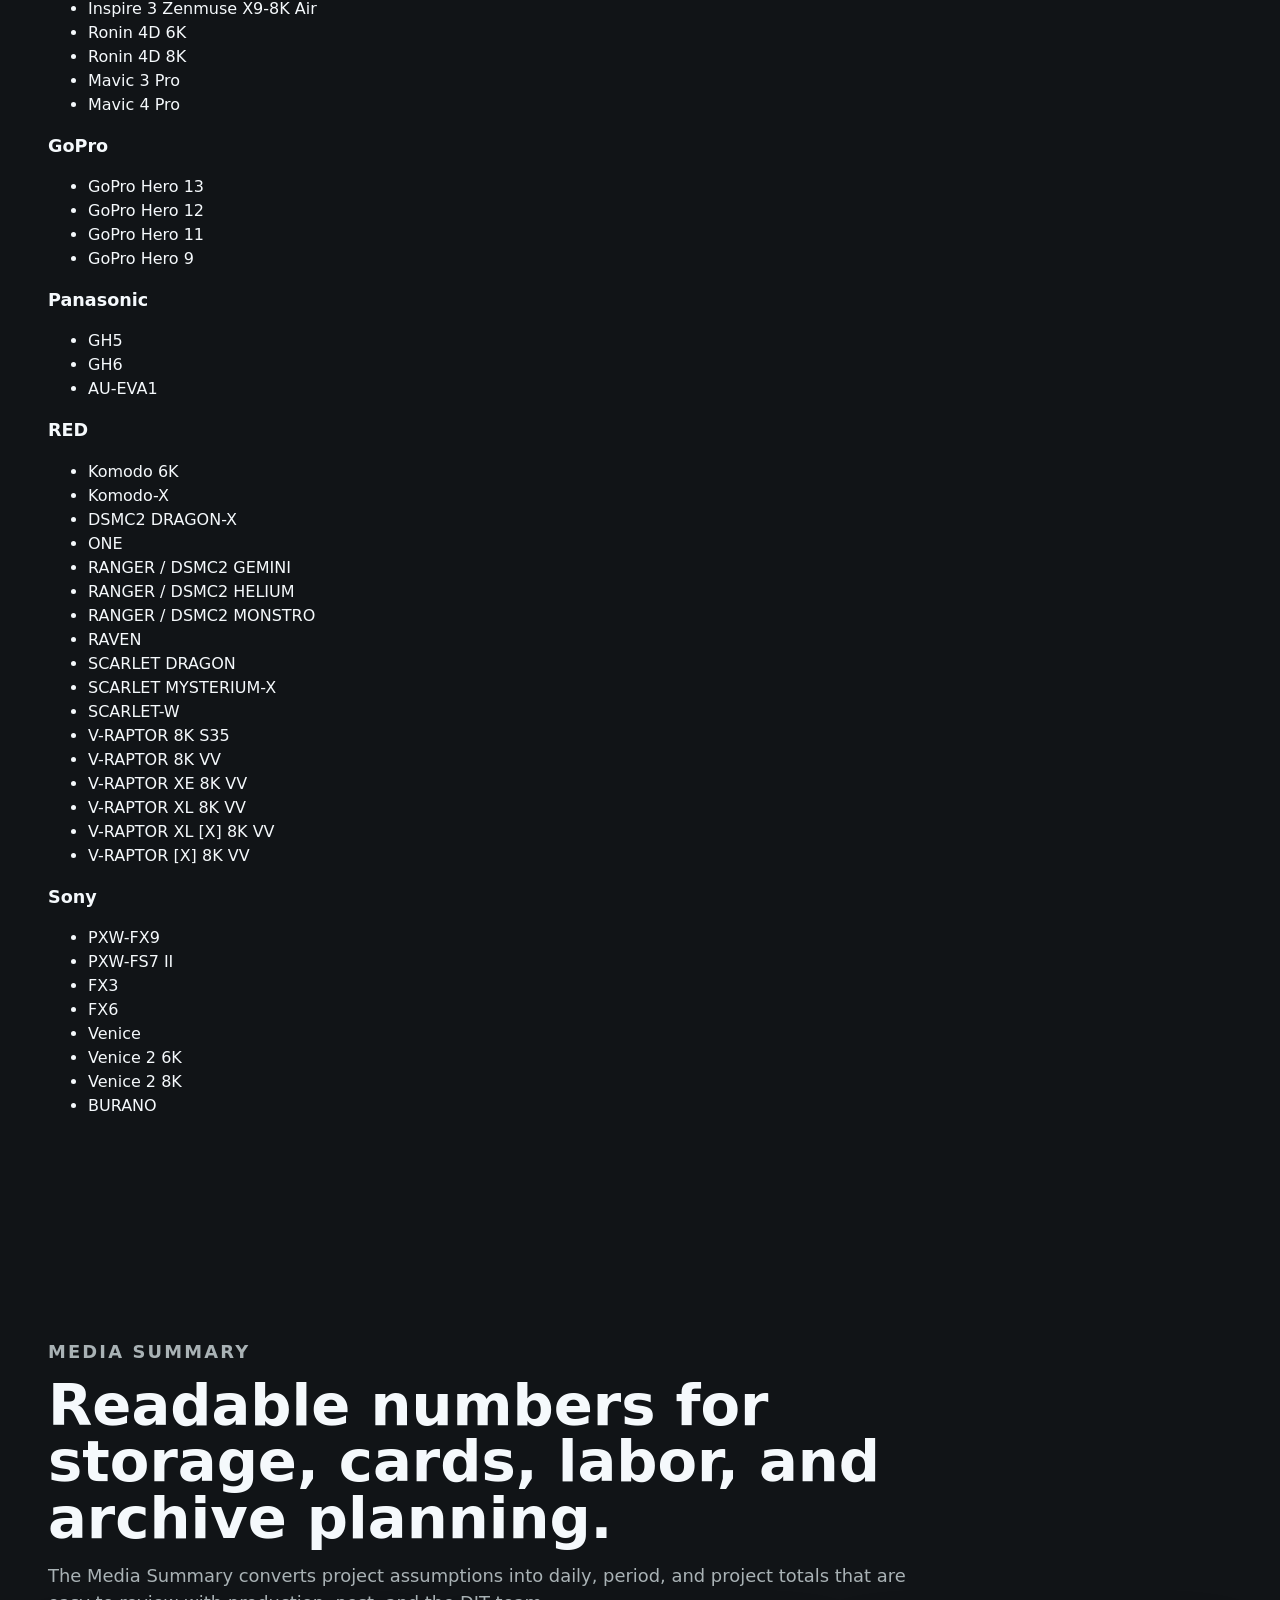
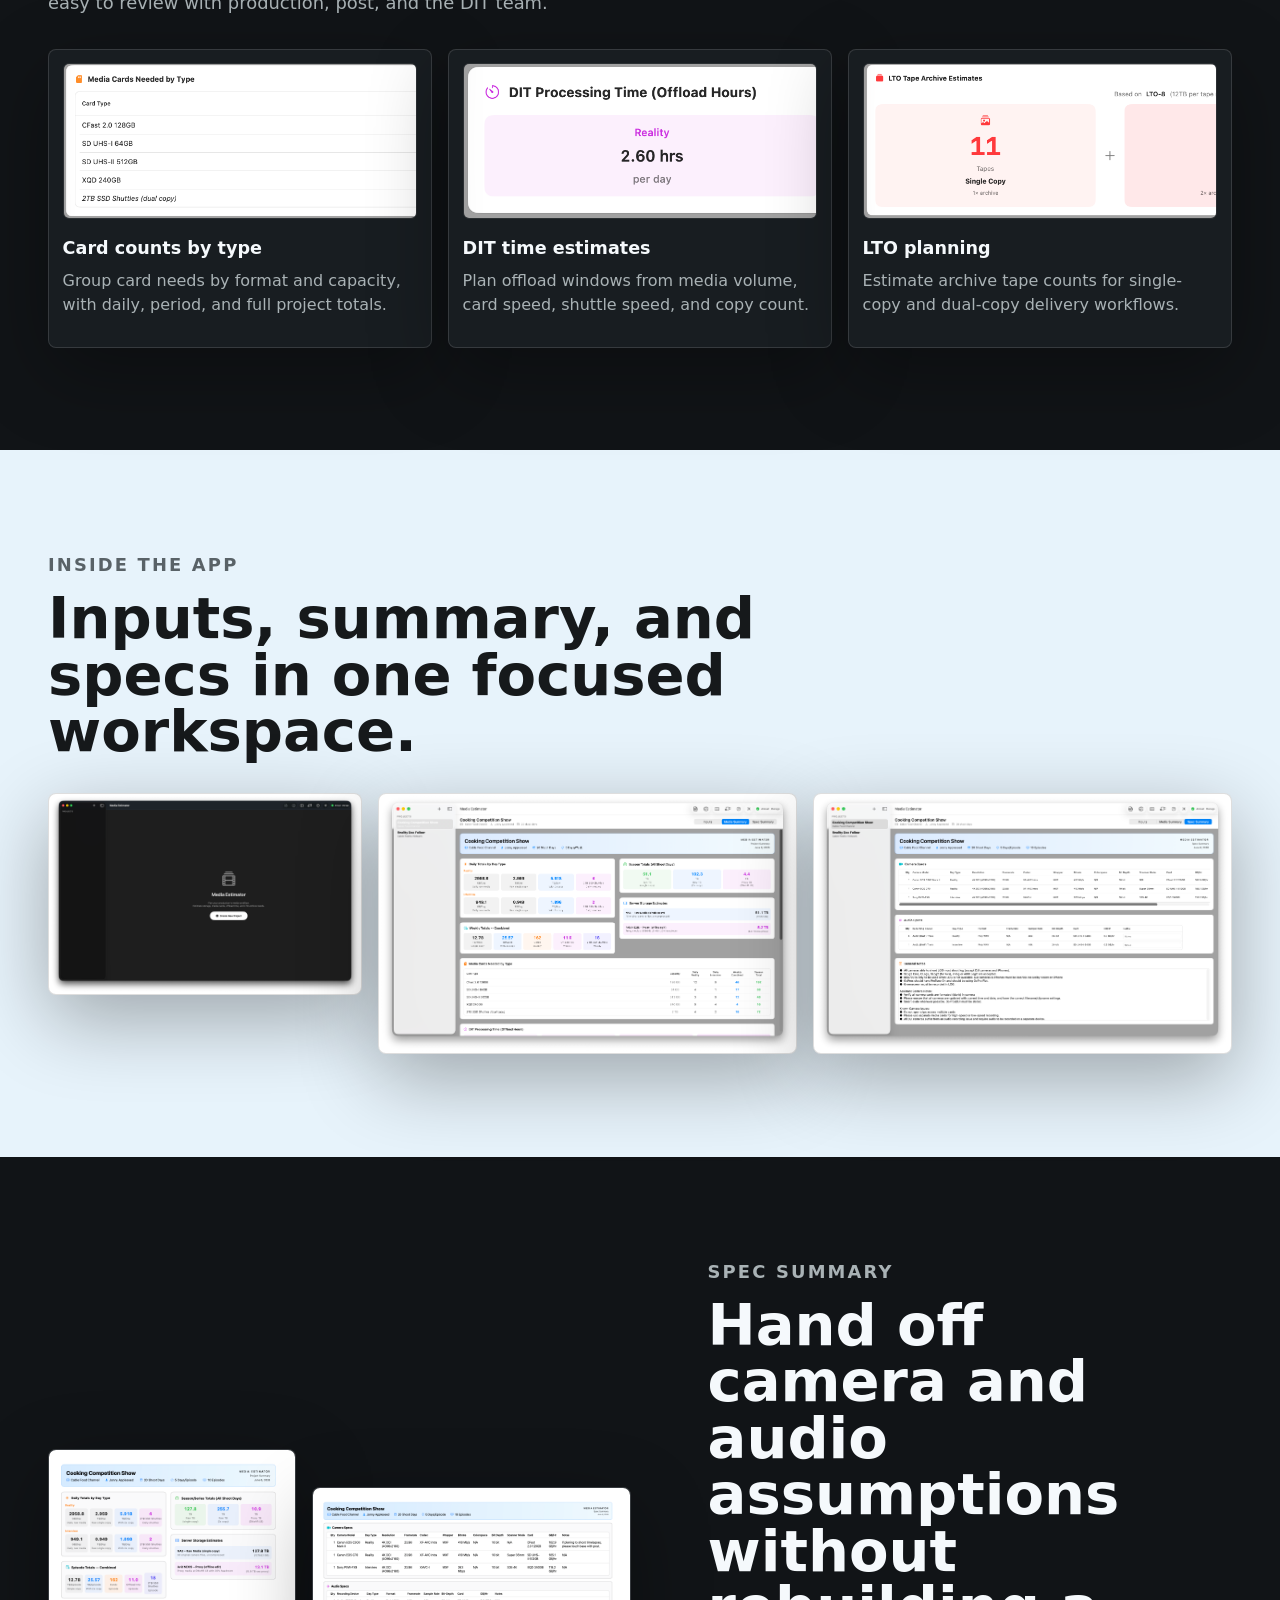
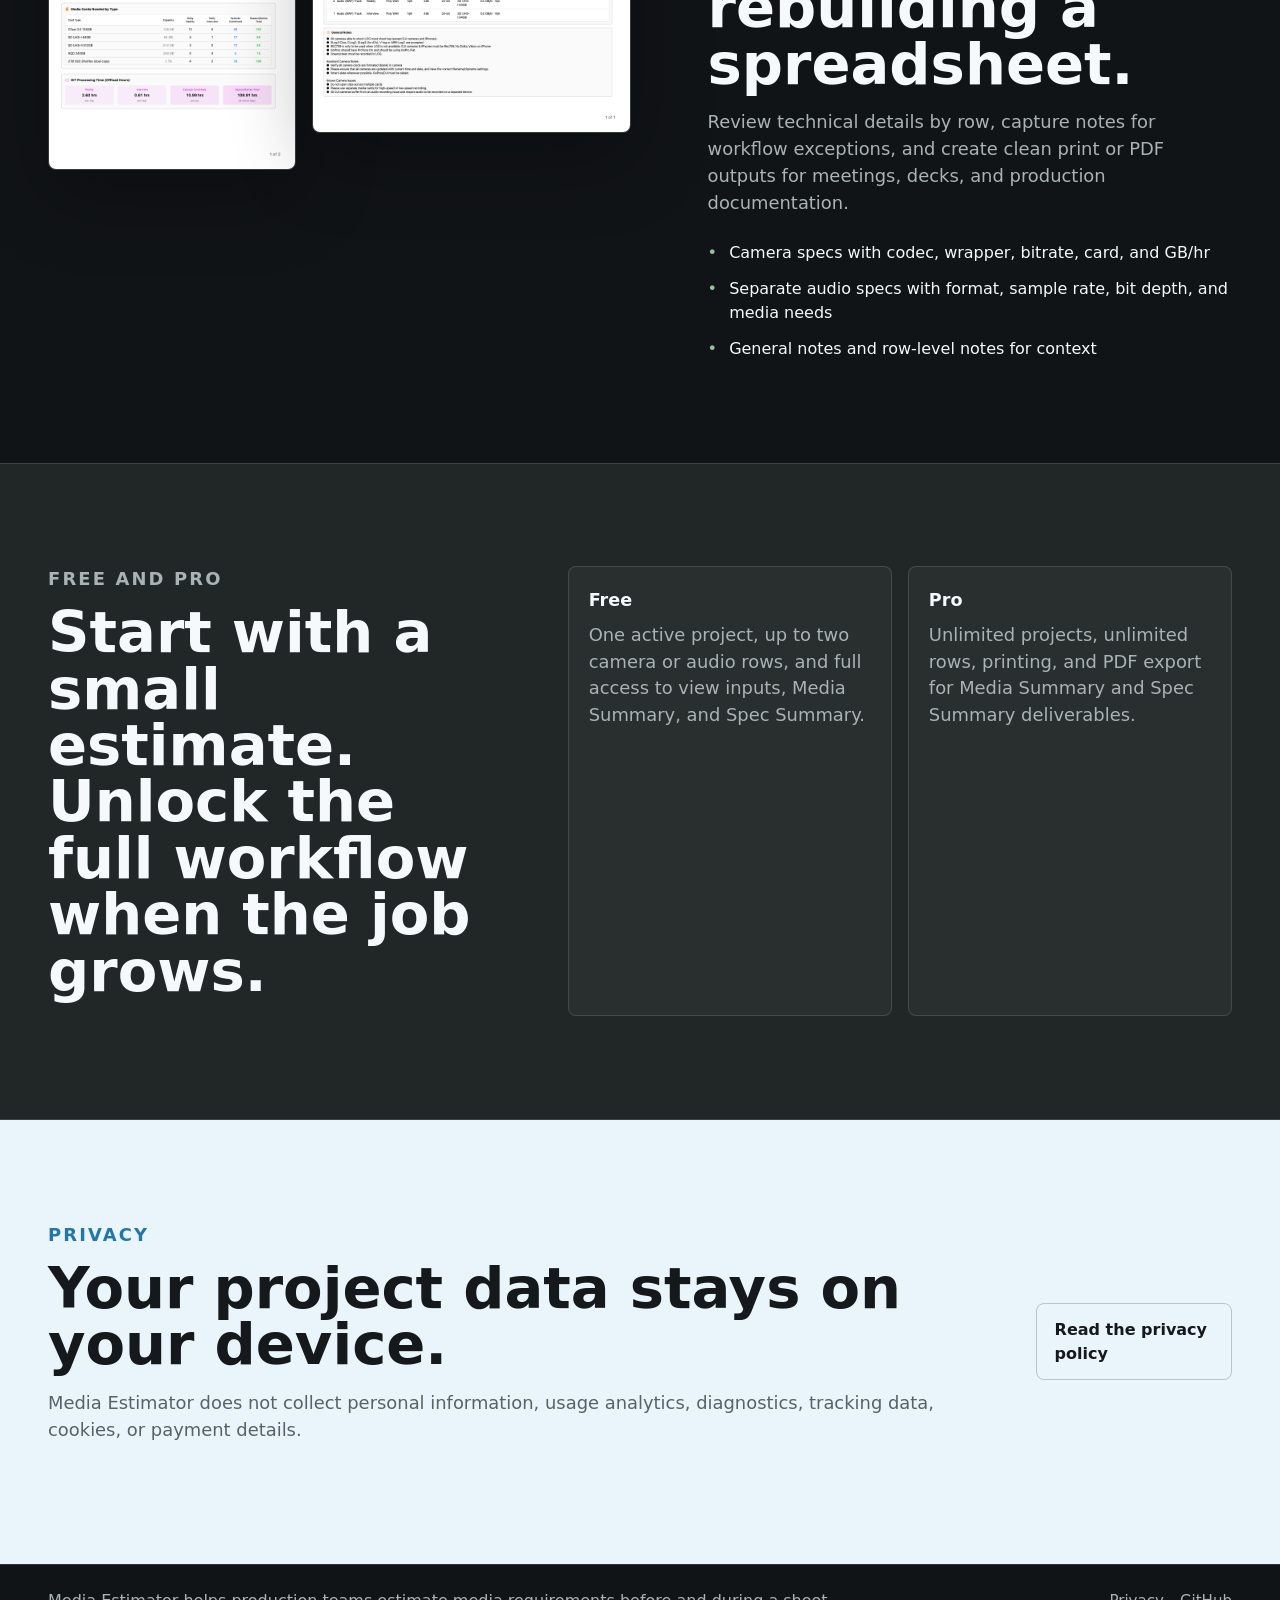
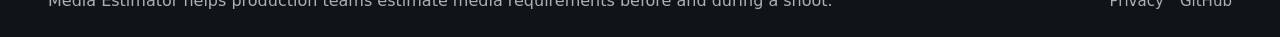
==== commit bc6ebd15: "Added Camera List to main page" ====
--- a/docs/index.html
+++ b/docs/index.html
@@ -15,6 +15,7 @@
         </a>
         <nav class="nav-links" aria-label="Primary navigation">
             <a href="#workflow">Workflow</a>
+            <a href="#cameras">Cameras</a>
             <a href="#summaries">Summaries</a>
             <a href="#pro">Pro</a>
             <a href="privacy.html">Privacy</a>
@@ -82,6 +83,110 @@
             </div>
         </section>
 
+        <section id="cameras" class="section camera-section">
+            <div class="section-heading">
+                <p class="eyebrow">Camera database</p>
+                <h2>Built around the cameras production actually specs.</h2>
+                <p>Below are the cameras currently supported by Media Estimator. The list is updated regularly as new camera and codec requests are added.</p>
+                <a class="button primary camera-request-button" href="https://github.com/fkick/MediaEstimator/issues/new?template=feature-request---new-camera---codec-support.md">Request a new camera</a>
+            </div>
+            <div class="camera-grid" aria-label="Supported cameras">
+                <article class="camera-group">
+                    <h3>Apple</h3>
+                    <ul>
+                        <li>iPhone 15 Pro</li>
+                        <li>iPhone 16 Pro</li>
+                        <li>iPhone 17 Pro</li>
+                    </ul>
+                </article>
+                <article class="camera-group">
+                    <h3>ARRI</h3>
+                    <ul>
+                        <li>ALEXA 35</li>
+                        <li>ALEXA Mini LF</li>
+                    </ul>
+                </article>
+                <article class="camera-group">
+                    <h3>Blackmagic Design</h3>
+                    <ul>
+                        <li>Pocket Cinema Camera 6K</li>
+                        <li>URSA Mini Pro 12K</li>
+                    </ul>
+                </article>
+                <article class="camera-group">
+                    <h3>Canon</h3>
+                    <ul>
+                        <li>EOS C300</li>
+                        <li>EOS C300 Mark II</li>
+                        <li>EOS C70</li>
+                        <li>EOS C500 Mark II</li>
+                    </ul>
+                </article>
+                <article class="camera-group">
+                    <h3>DJI</h3>
+                    <ul>
+                        <li>Inspire 3 Zenmuse X9-8K Air</li>
+                        <li>Ronin 4D 6K</li>
+                        <li>Ronin 4D 8K</li>
+                        <li>Mavic 3 Pro</li>
+                        <li>Mavic 4 Pro</li>
+                    </ul>
+                </article>
+                <article class="camera-group">
+                    <h3>GoPro</h3>
+                    <ul>
+                        <li>GoPro Hero 13</li>
+                        <li>GoPro Hero 12</li>
+                        <li>GoPro Hero 11</li>
+                        <li>GoPro Hero 9</li>
+                    </ul>
+                </article>
+                <article class="camera-group">
+                    <h3>Panasonic</h3>
+                    <ul>
+                        <li>GH5</li>
+                        <li>GH6</li>
+                        <li>AU-EVA1</li>
+                    </ul>
+                </article>
+                <article class="camera-group camera-group-wide">
+                    <h3>RED</h3>
+                    <ul>
+                        <li>Komodo 6K</li>
+                        <li>Komodo-X</li>
+                        <li>DSMC2 DRAGON-X</li>
+                        <li>ONE</li>
+                        <li>RANGER / DSMC2 GEMINI</li>
+                        <li>RANGER / DSMC2 HELIUM</li>
+                        <li>RANGER / DSMC2 MONSTRO</li>
+                        <li>RAVEN</li>
+                        <li>SCARLET DRAGON</li>
+                        <li>SCARLET MYSTERIUM-X</li>
+                        <li>SCARLET-W</li>
+                        <li>V-RAPTOR 8K S35</li>
+                        <li>V-RAPTOR 8K VV</li>
+                        <li>V-RAPTOR XE 8K VV</li>
+                        <li>V-RAPTOR XL 8K VV</li>
+                        <li>V-RAPTOR XL [X] 8K VV</li>
+                        <li>V-RAPTOR [X] 8K VV</li>
+                    </ul>
+                </article>
+                <article class="camera-group camera-group-wide">
+                    <h3>Sony</h3>
+                    <ul>
+                        <li>PXW-FX9</li>
+                        <li>PXW-FS7 II</li>
+                        <li>FX3</li>
+                        <li>FX6</li>
+                        <li>Venice</li>
+                        <li>Venice 2 6K</li>
+                        <li>Venice 2 8K</li>
+                        <li>BURANO</li>
+                    </ul>
+                </article>
+            </div>
+        </section>
+
         <section id="summaries" class="section">
             <div class="section-heading">
                 <p class="eyebrow">Media Summary</p>
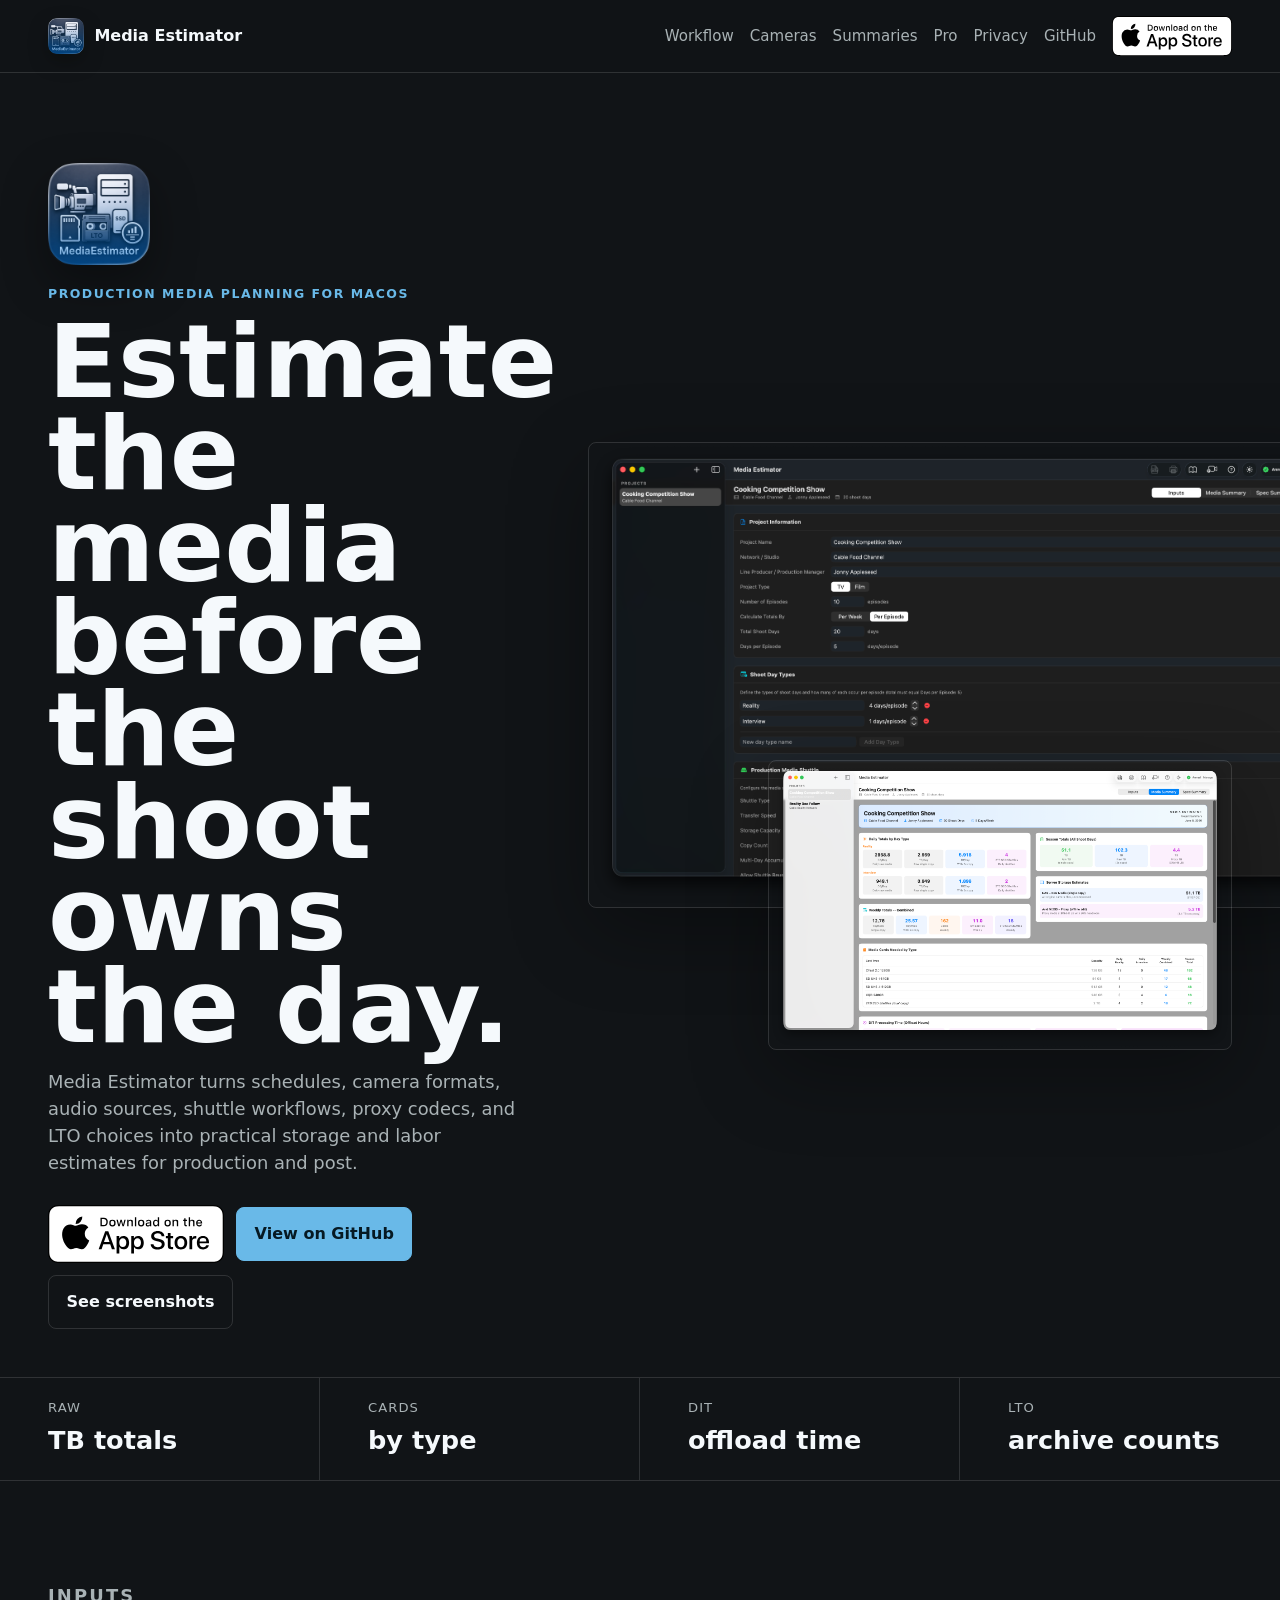
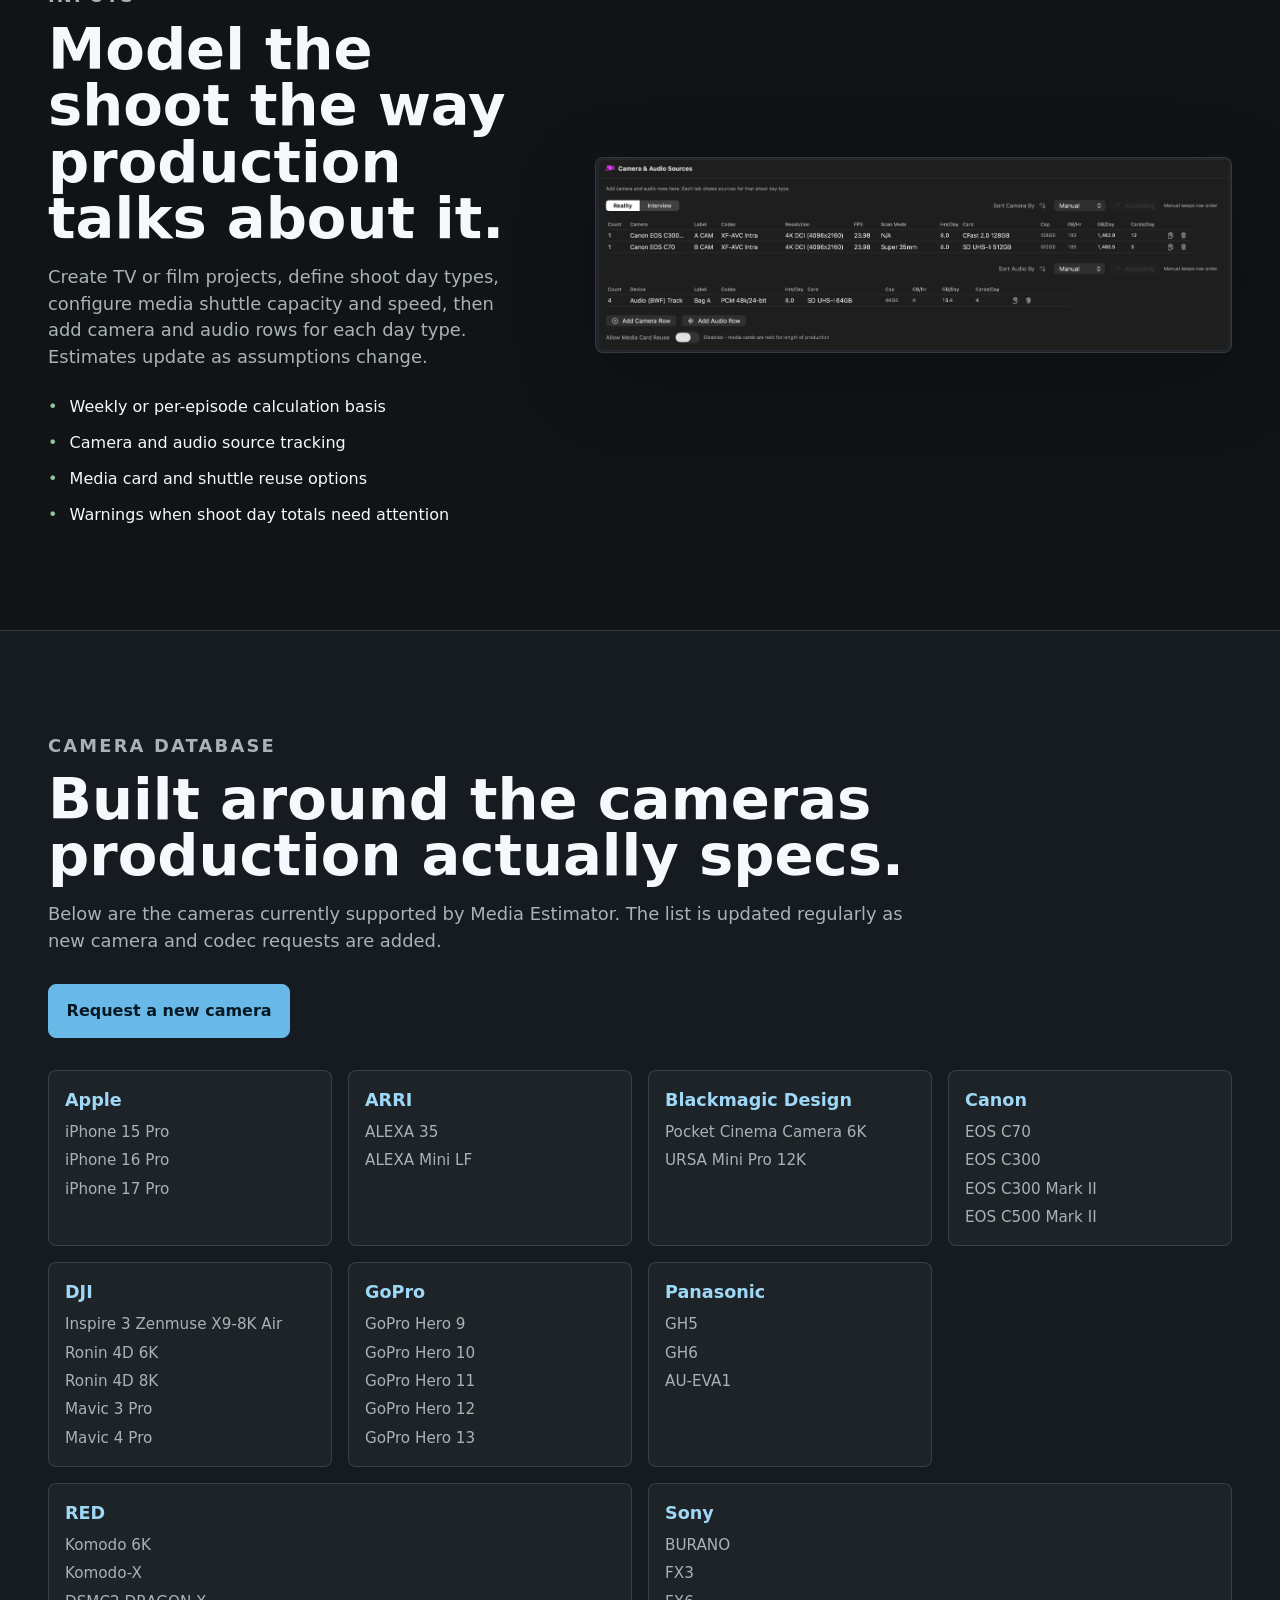
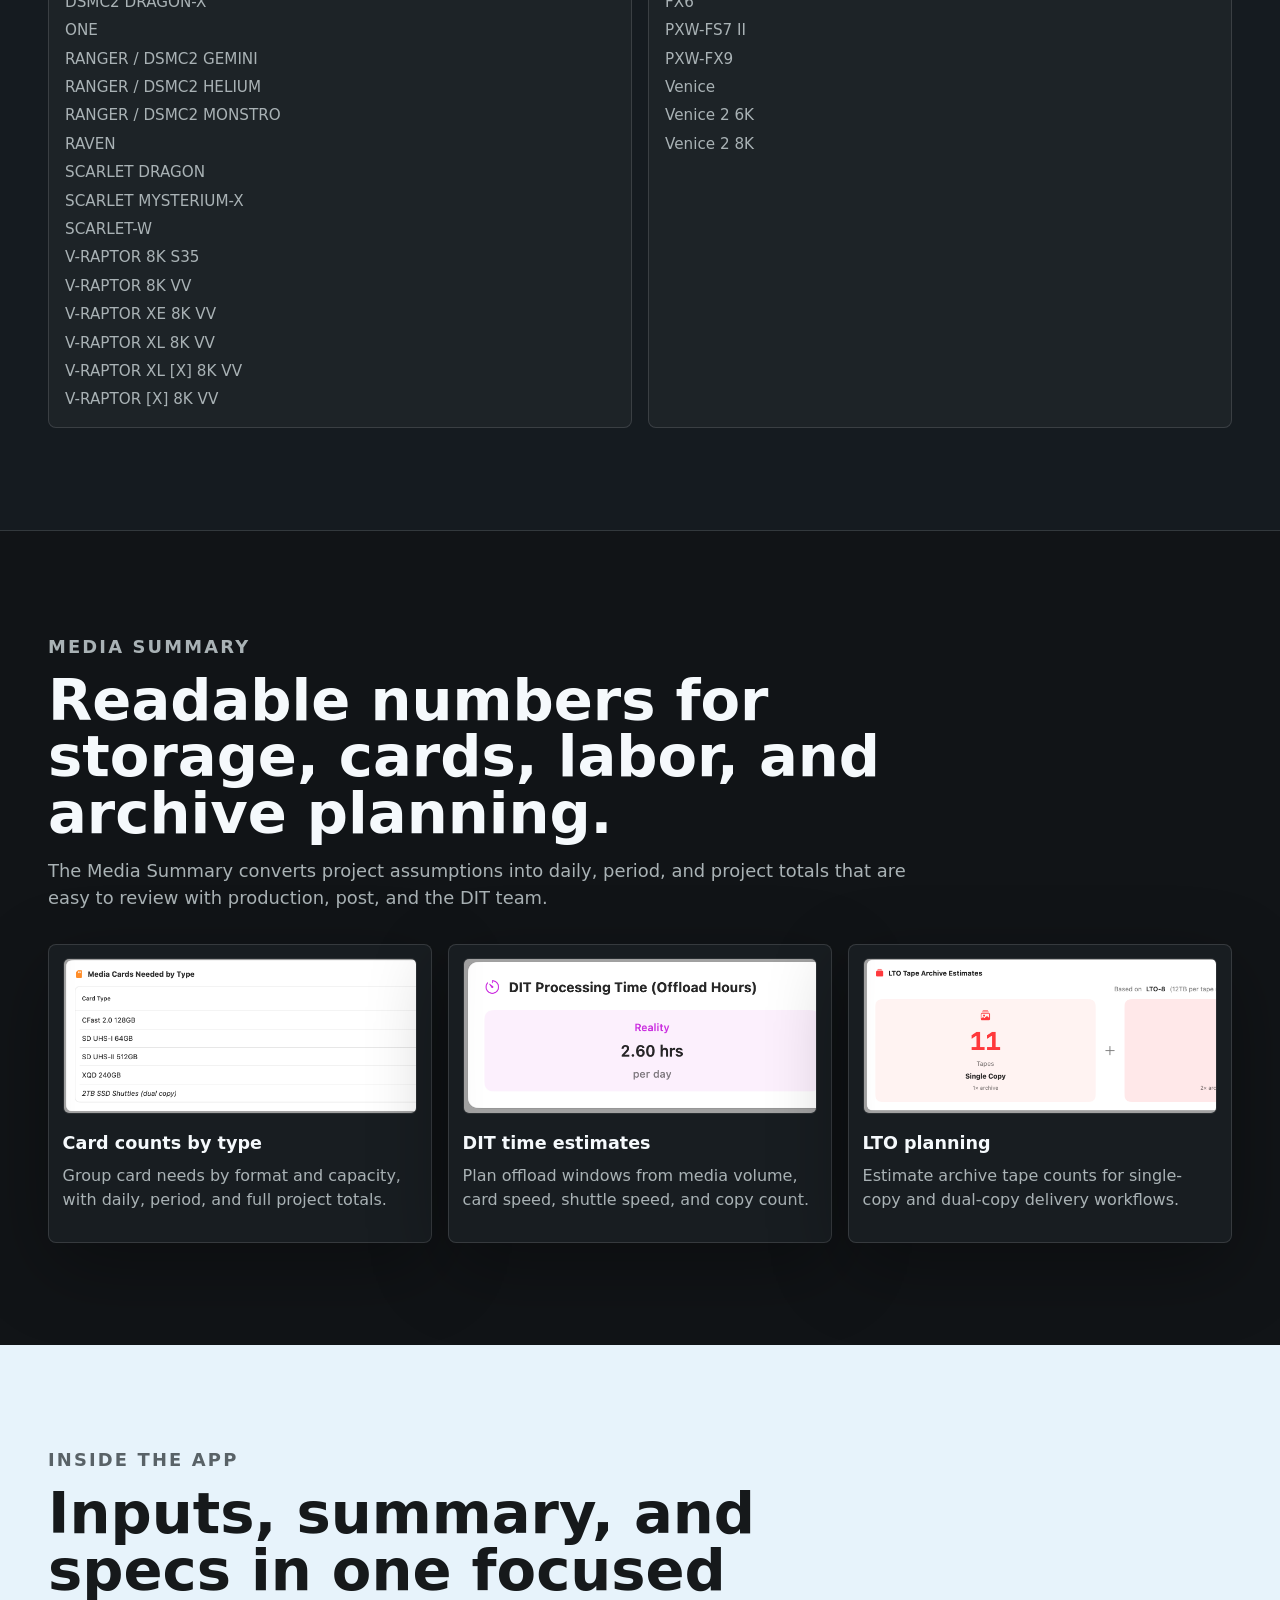
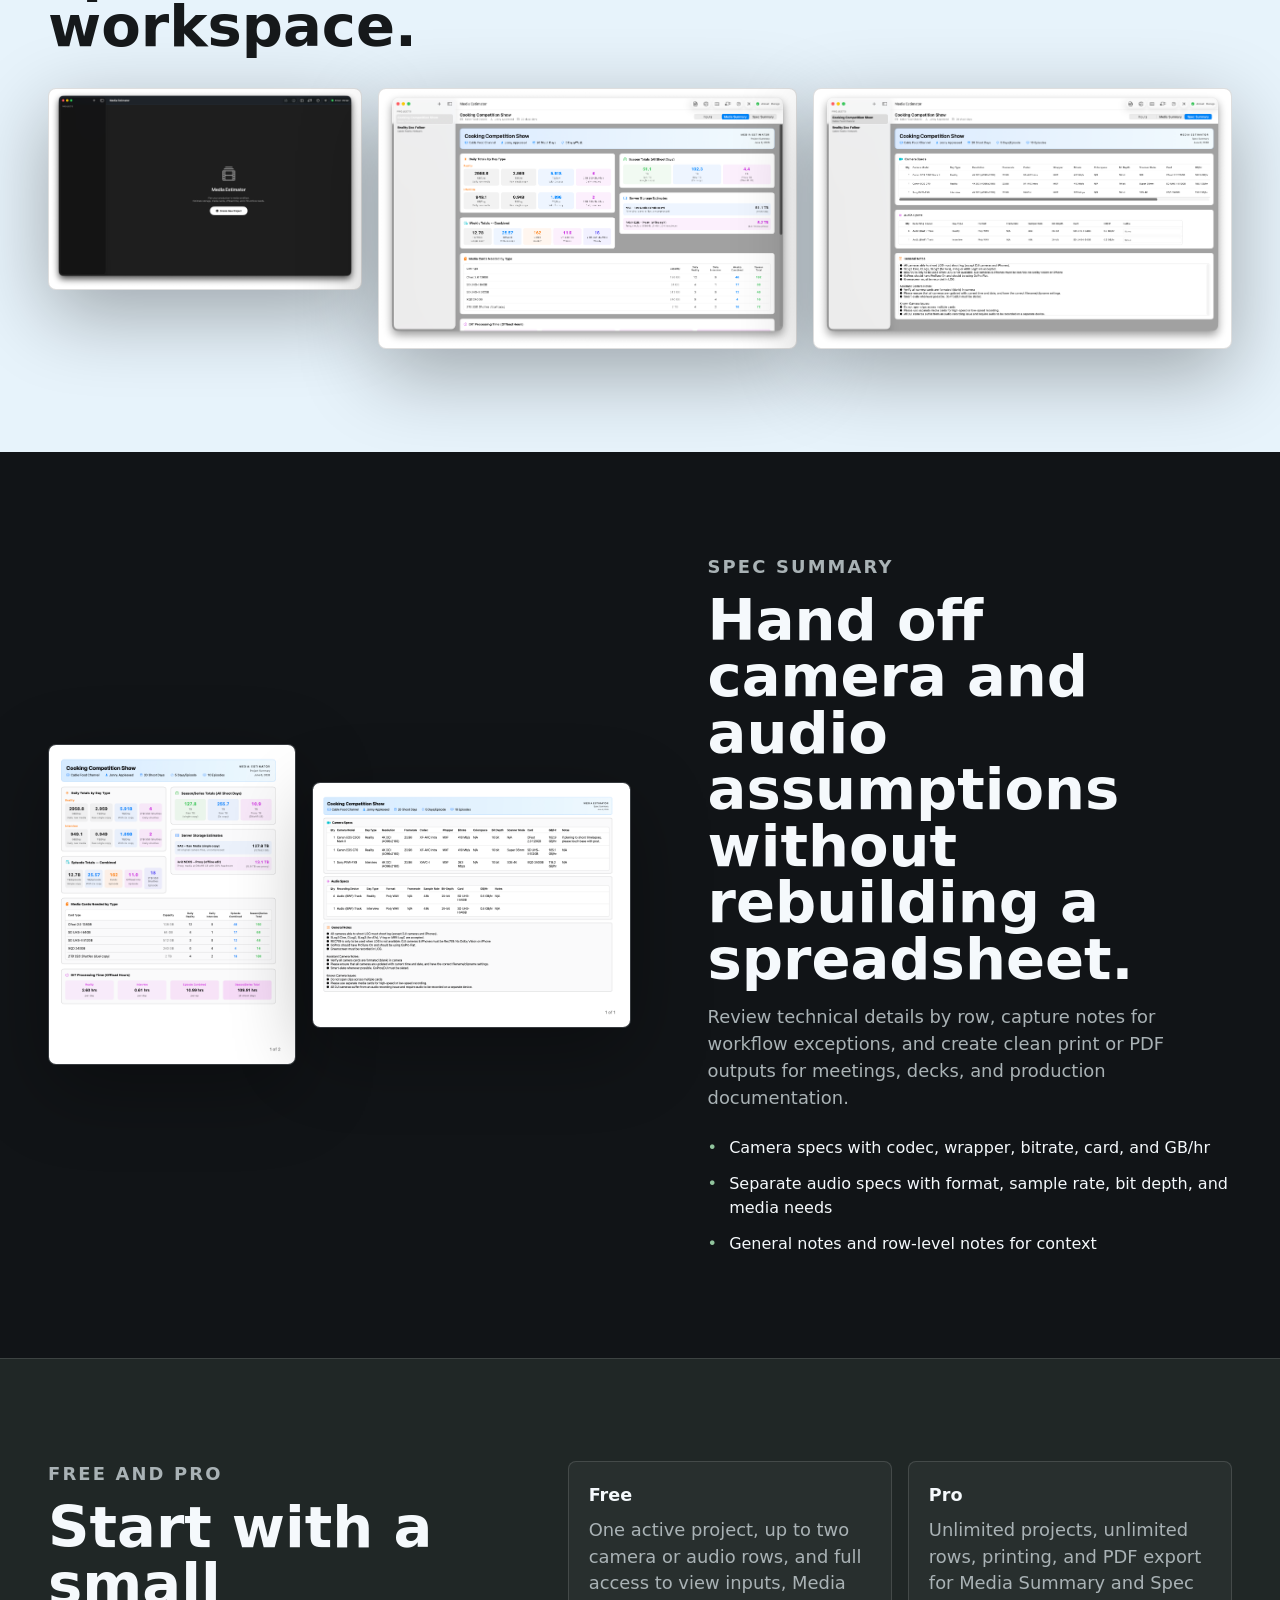
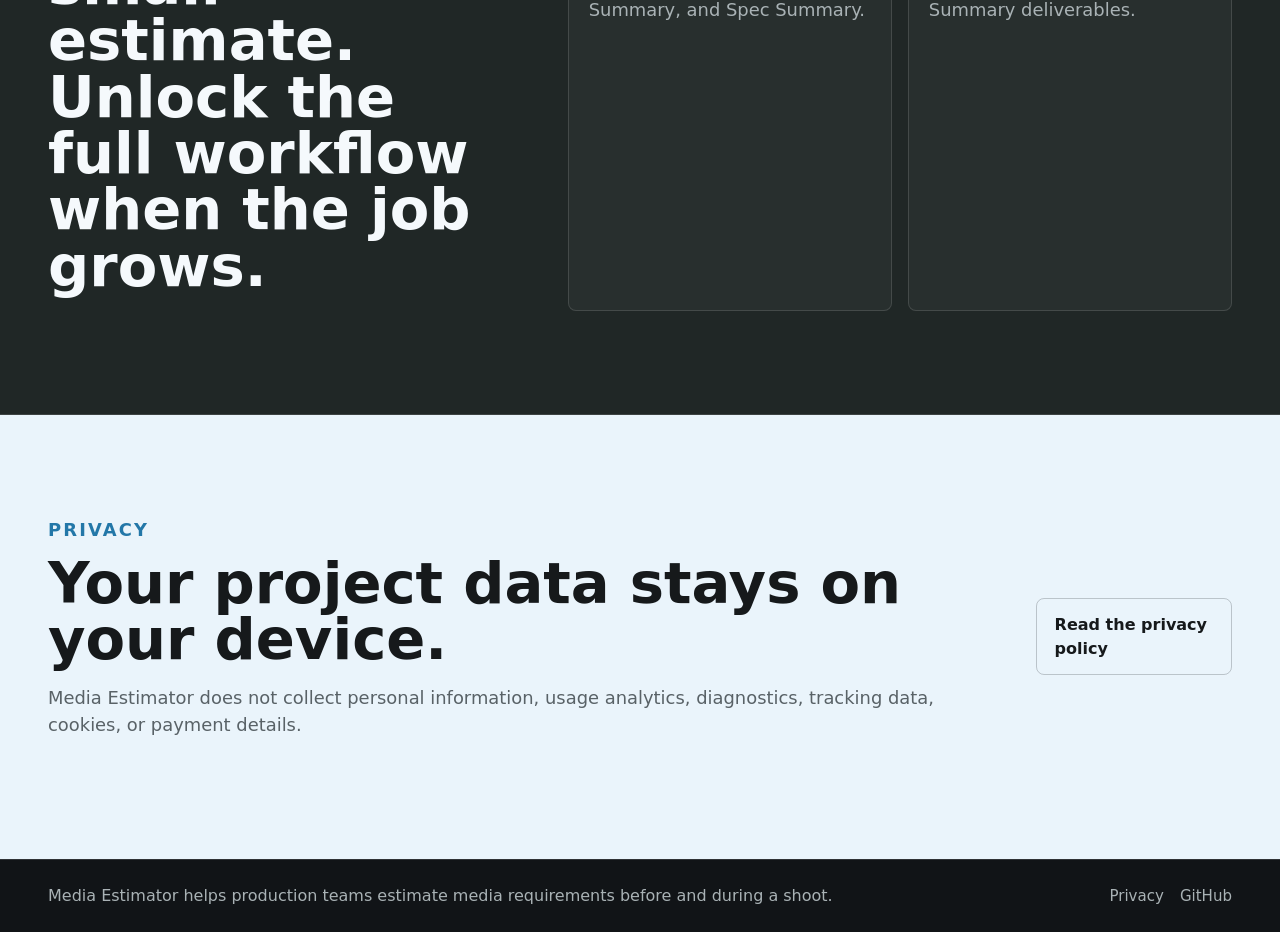
==== commit c95ca8b4: "Update index.html" ====
--- a/docs/index.html
+++ b/docs/index.html
@@ -116,9 +116,9 @@
                 <article class="camera-group">
                     <h3>Canon</h3>
                     <ul>
+                        <li>EOS C70</li>
                         <li>EOS C300</li>
                         <li>EOS C300 Mark II</li>
-                        <li>EOS C70</li>
                         <li>EOS C500 Mark II</li>
                     </ul>
                 </article>
@@ -135,10 +135,12 @@
                 <article class="camera-group">
                     <h3>GoPro</h3>
                     <ul>
-                        <li>GoPro Hero 13</li>
+                    
+                     	<li>GoPro Hero 9</li>
+                      	<li>GoPro Hero 10</li>
+                      	<li>GoPro Hero 11</li>
                         <li>GoPro Hero 12</li>
-                        <li>GoPro Hero 11</li>
-                        <li>GoPro Hero 9</li>
+                        <li>GoPro Hero 13</li>                   
                     </ul>
                 </article>
                 <article class="camera-group">
@@ -174,14 +176,15 @@
                 <article class="camera-group camera-group-wide">
                     <h3>Sony</h3>
                     <ul>
+                    	<li>BURANO</li>
+                    	<li>FX3</li>
+                        <li>FX6</li>
+                        <li>PXW-FS7 II</li>
                         <li>PXW-FX9</li>
-                        <li>PXW-FS7 II</li>
-                        <li>FX3</li>
-                        <li>FX6</li>
                         <li>Venice</li>
                         <li>Venice 2 6K</li>
                         <li>Venice 2 8K</li>
-                        <li>BURANO</li>
+                        
                     </ul>
                 </article>
             </div>
--- a/docs/styles.css
+++ b/docs/styles.css
@@ -323,6 +323,47 @@
     content: "•";
 }
 
+.camera-section {
+    background: #151b20;
+    border-top: 1px solid var(--line);
+    border-bottom: 1px solid var(--line);
+}
+
+.camera-request-button {
+    margin-top: 0.75rem;
+}
+
+.camera-grid {
+    display: grid;
+    grid-template-columns: repeat(4, minmax(0, 1fr));
+    gap: 1rem;
+}
+
+.camera-group {
+    padding: 1rem;
+    border: 1px solid var(--line);
+    border-radius: var(--radius);
+    background: rgba(255, 255, 255, 0.035);
+}
+
+.camera-group-wide {
+    grid-column: span 2;
+}
+
+.camera-group h3 {
+    color: var(--accent-strong);
+}
+
+.camera-group ul {
+    display: grid;
+    gap: 0.35rem;
+    margin: 0;
+    padding: 0;
+    color: var(--text-muted);
+    font-size: 0.95rem;
+    list-style: none;
+}
+
 .image-panel,
 .feature-card,
 .print-pair img,
@@ -508,6 +549,10 @@
     }
 
     .feature-grid,
+    .camera-grid {
+        grid-template-columns: repeat(2, minmax(0, 1fr));
+    }
+
     .screenshot-grid {
         grid-template-columns: 1fr;
     }
@@ -533,8 +578,13 @@
 
     .metric-strip,
     .plans,
+    .camera-grid,
     .print-pair {
         grid-template-columns: 1fr;
+    }
+
+    .camera-group-wide {
+        grid-column: span 1;
     }
 
     .metric-strip div {
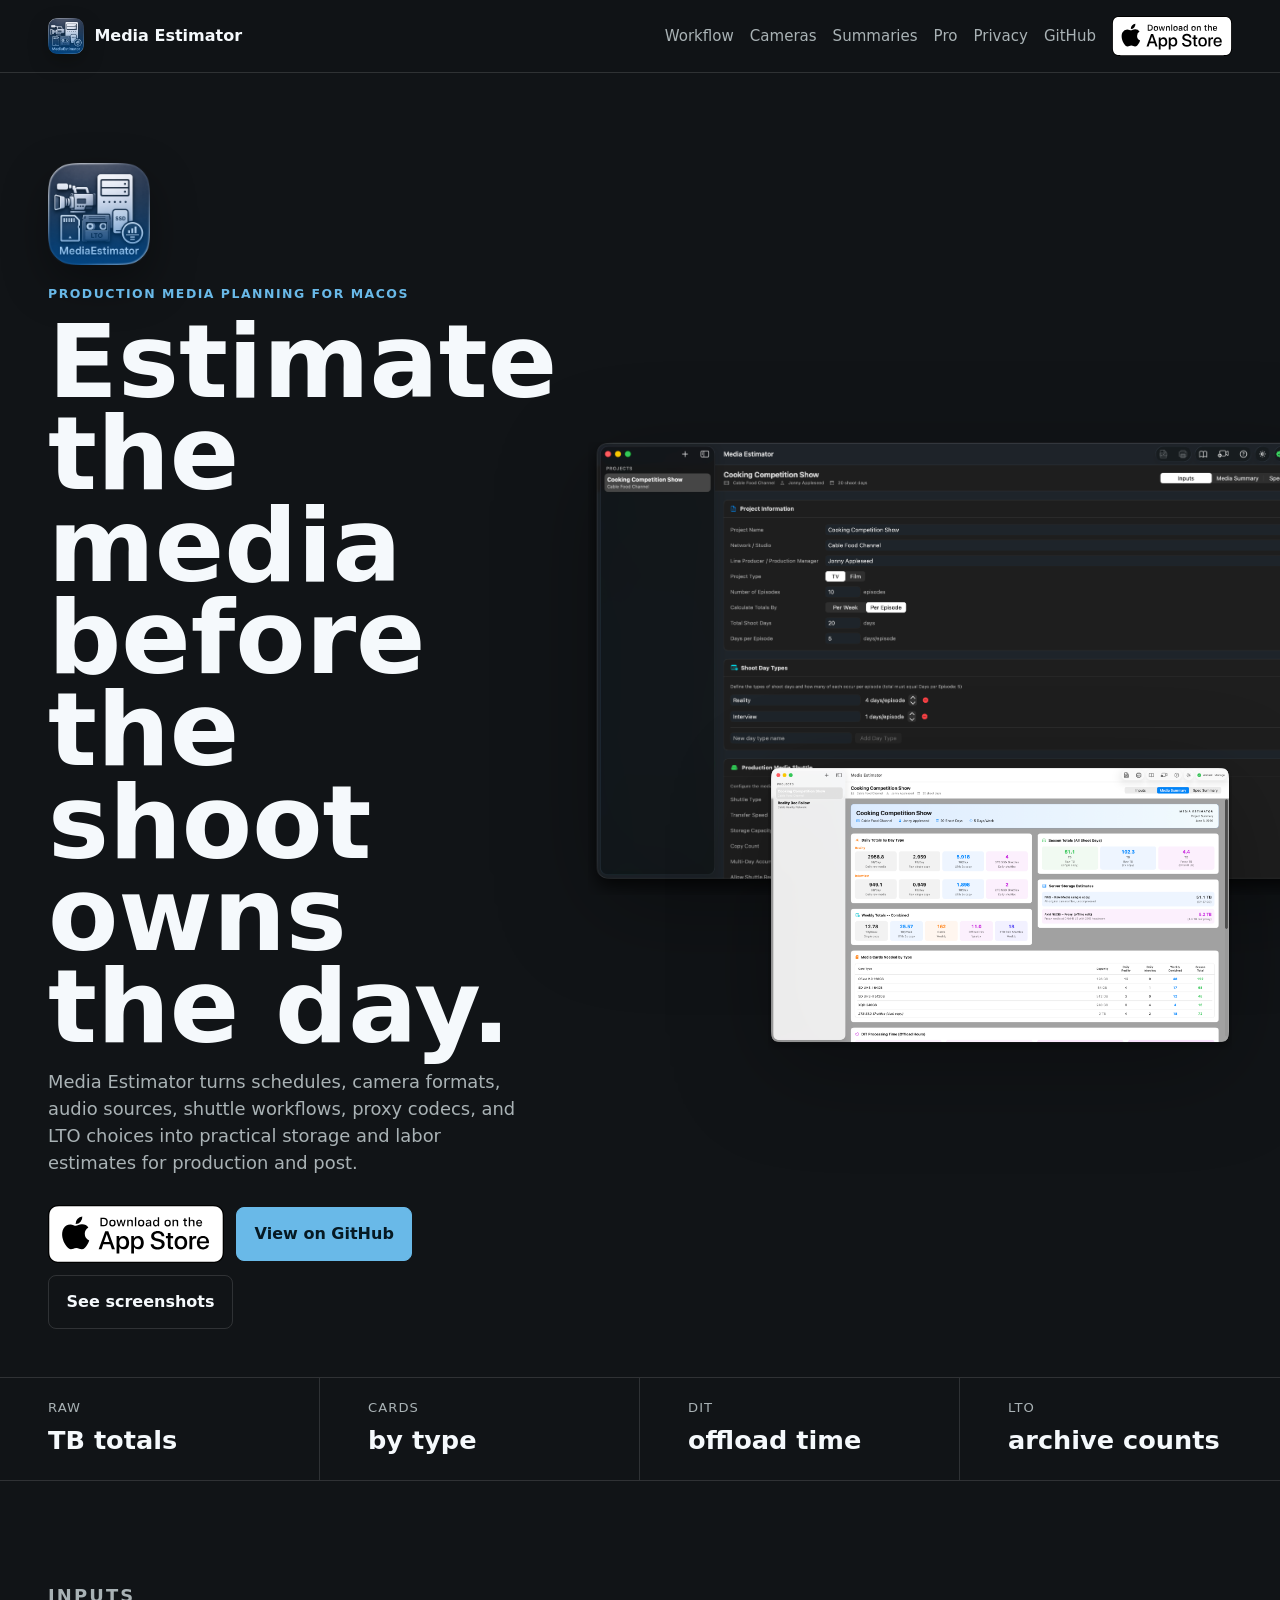
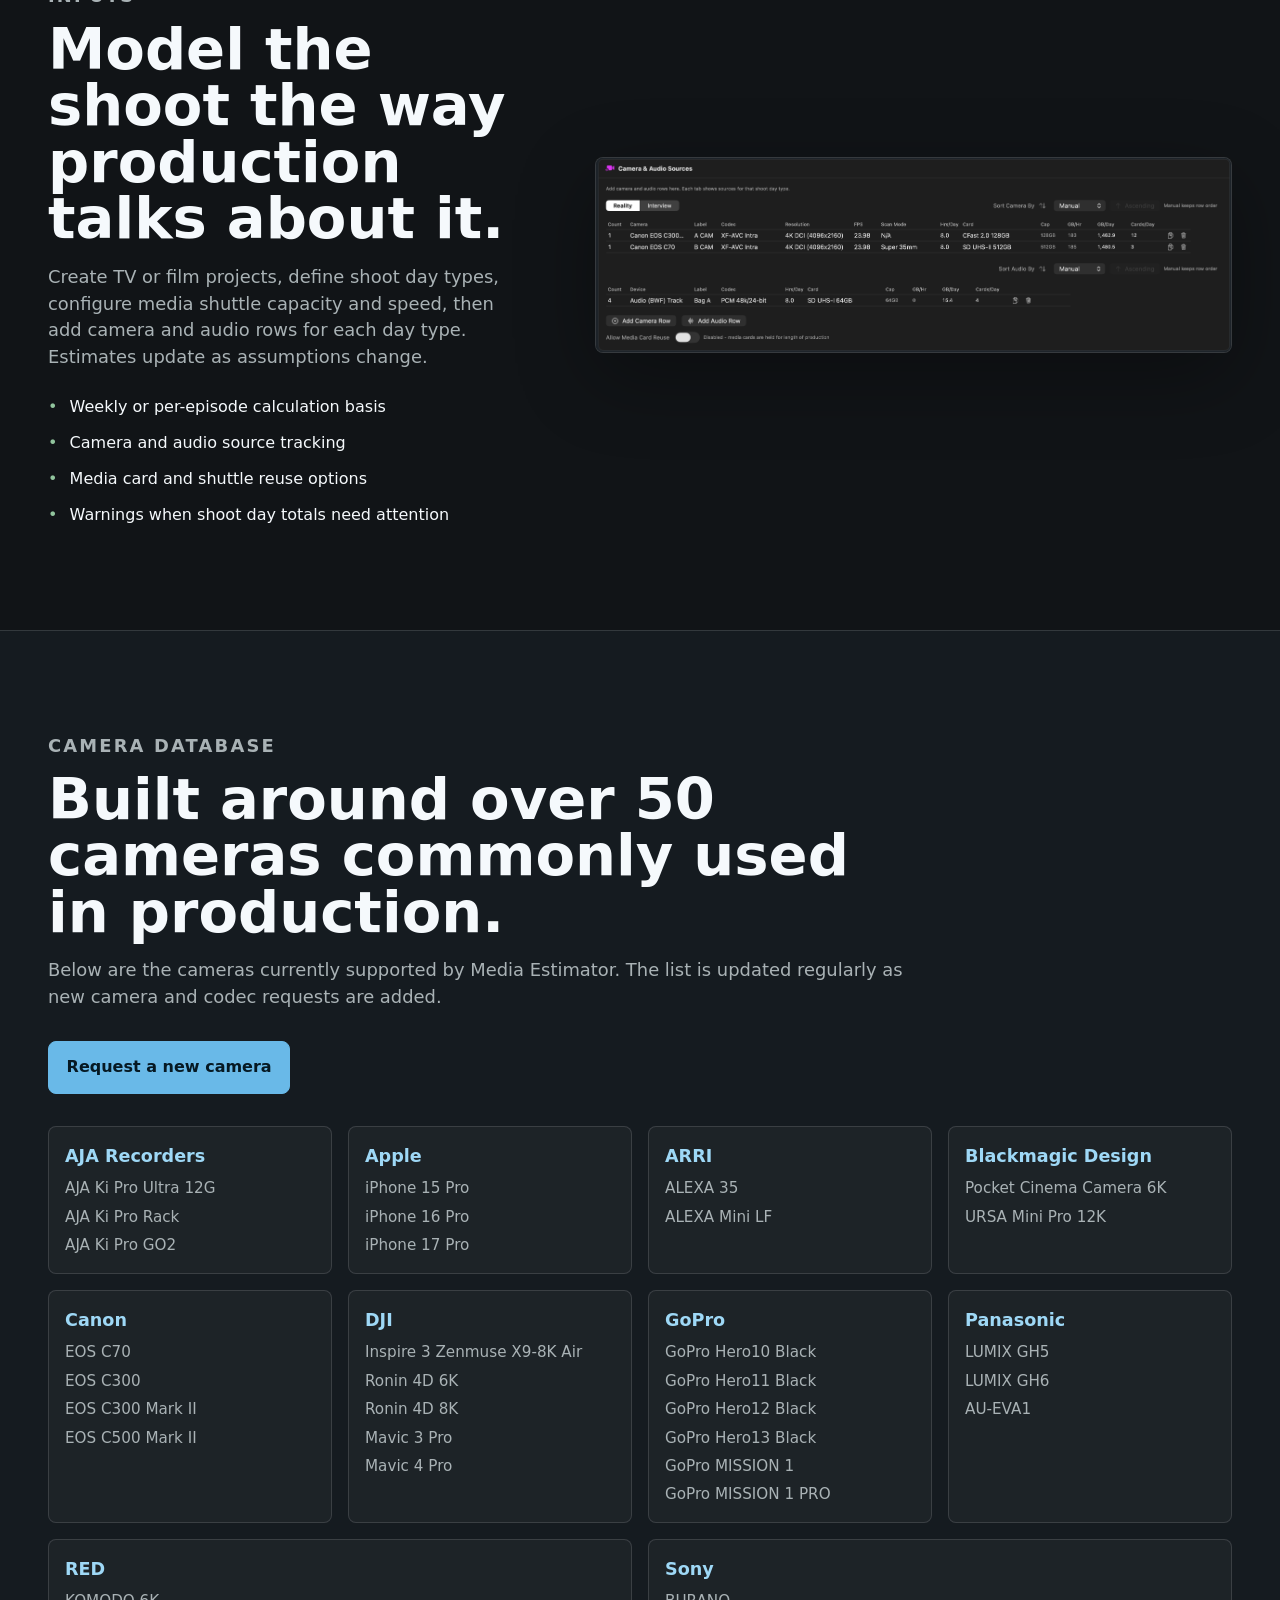
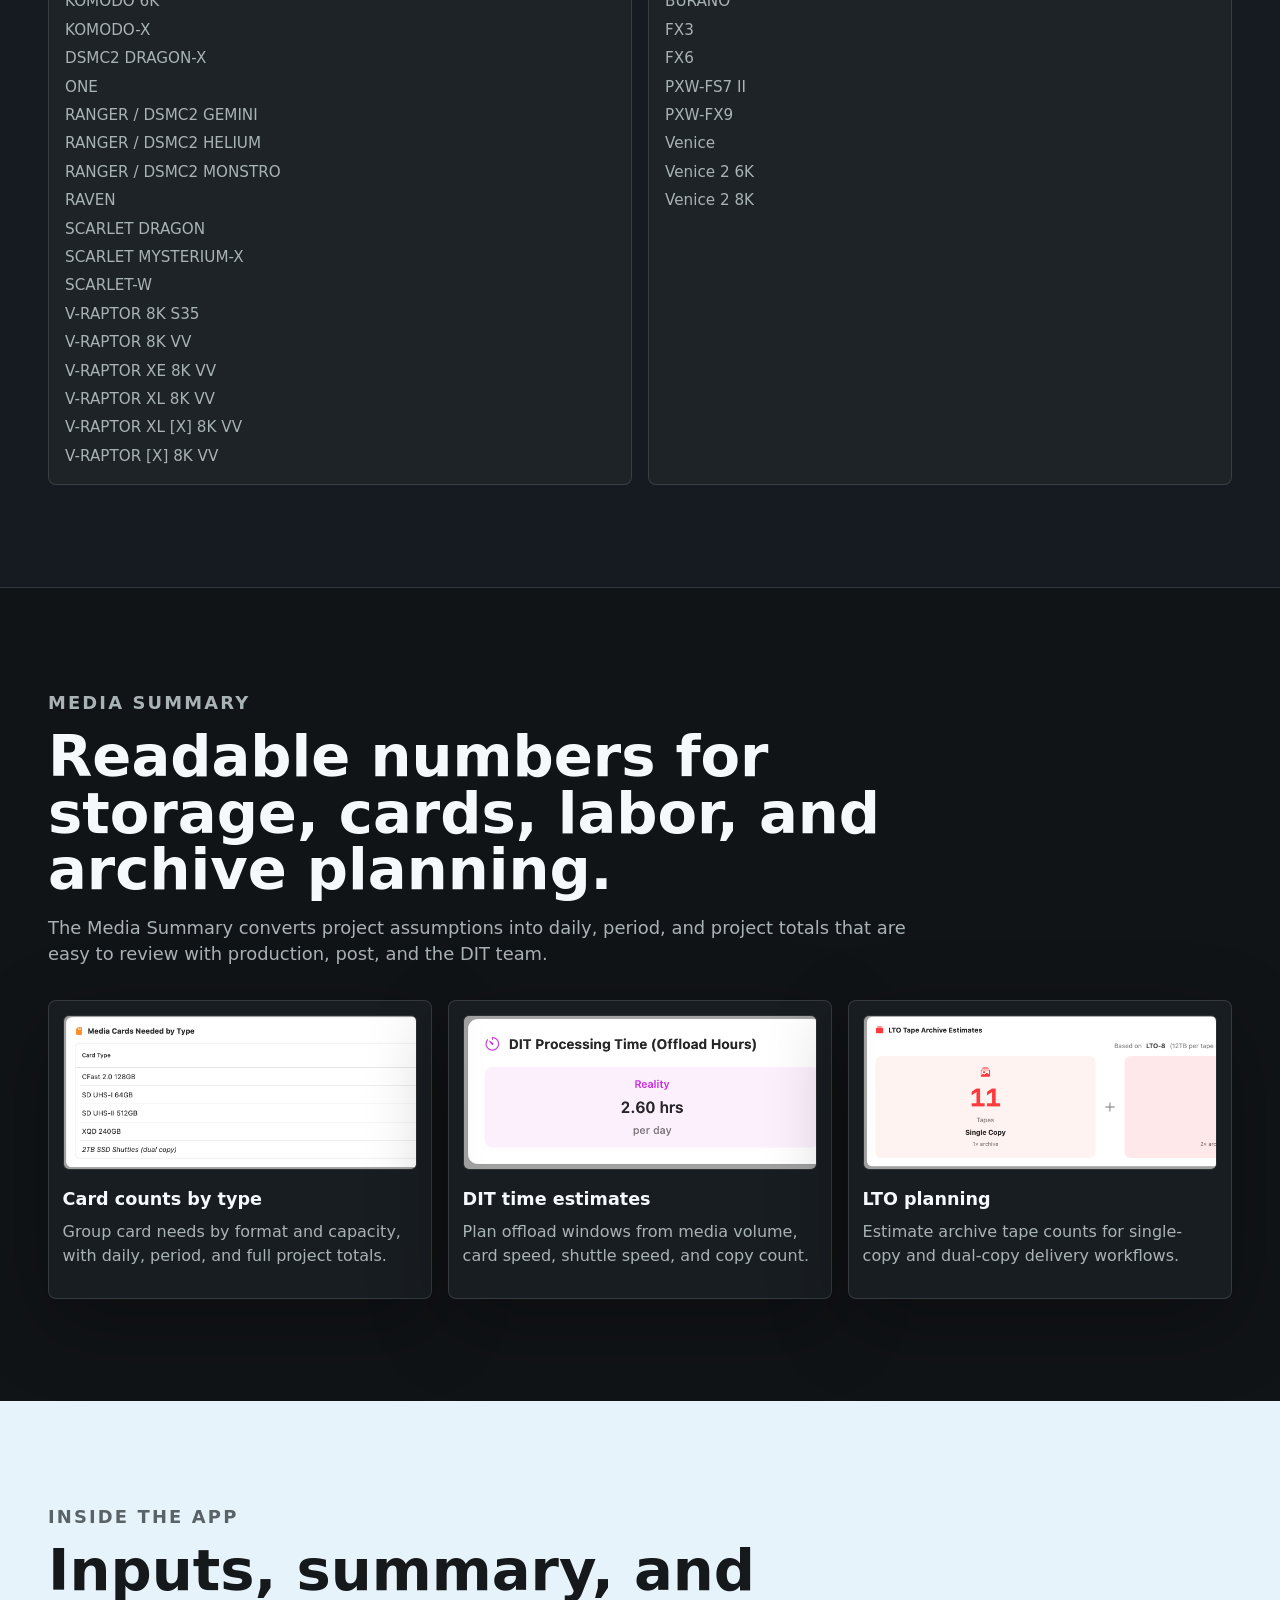
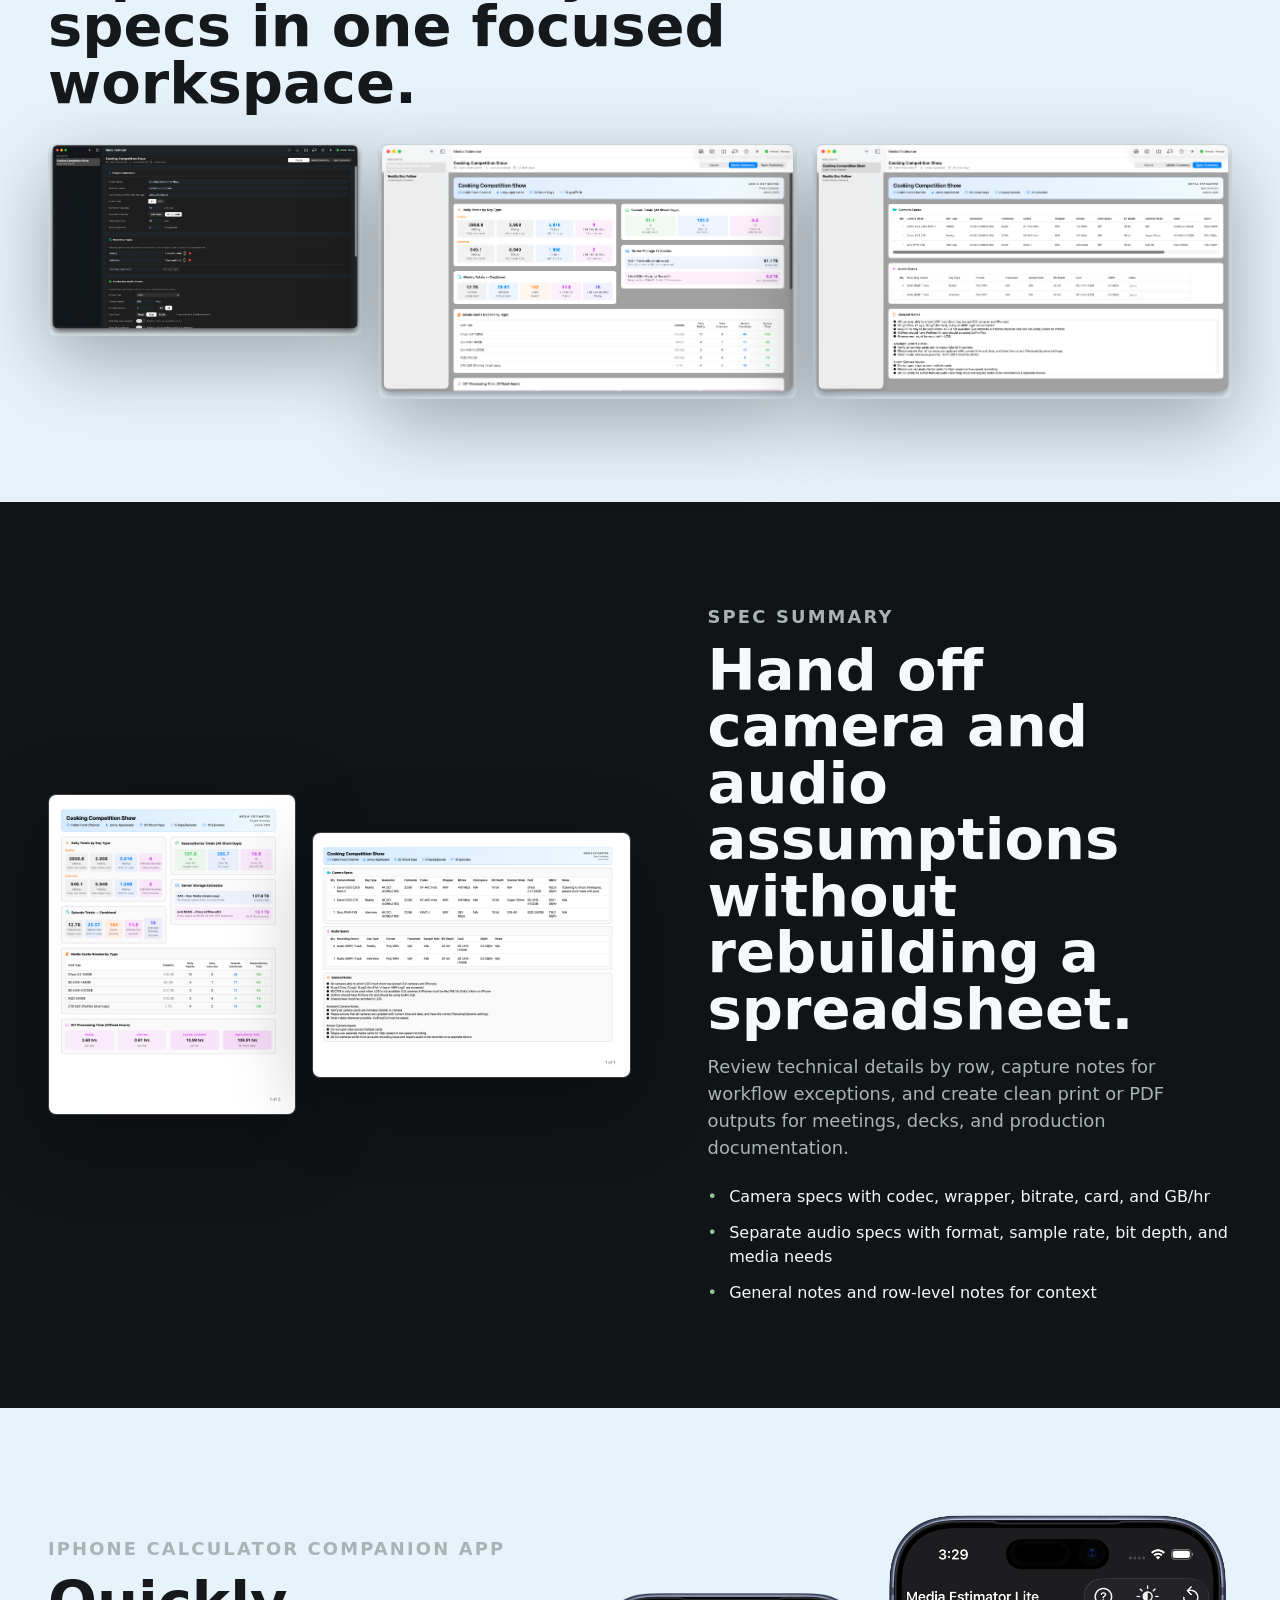
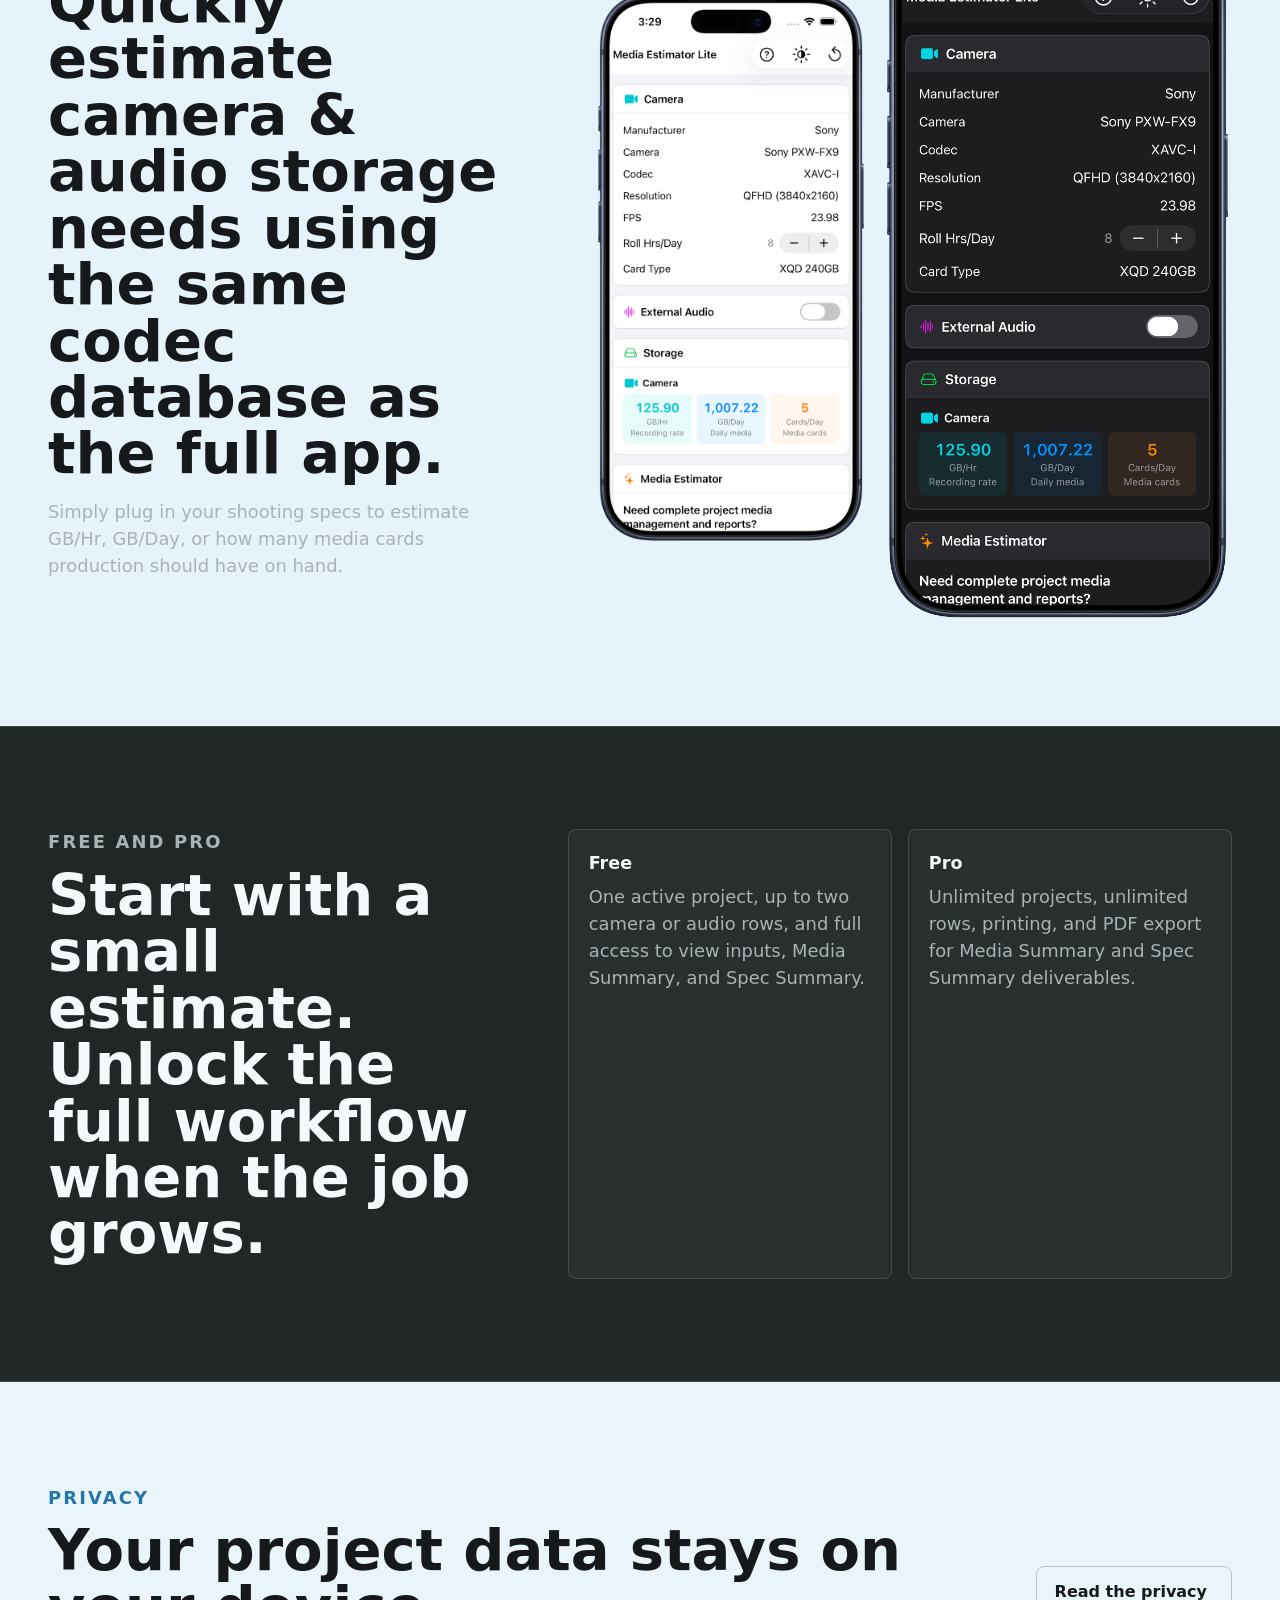
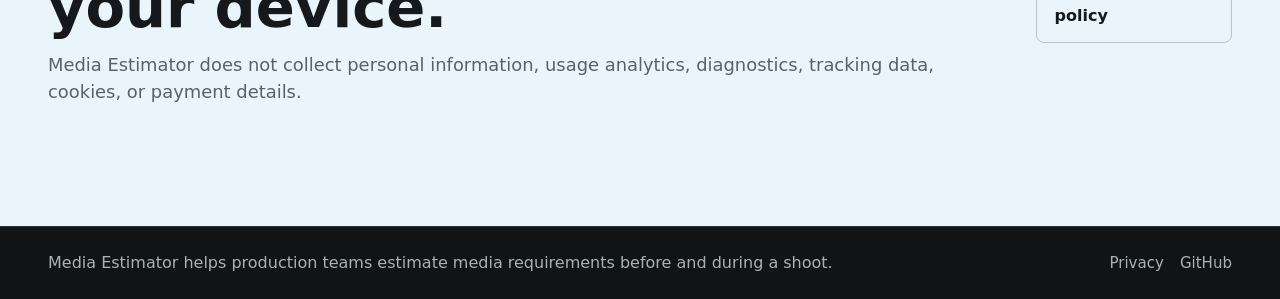
==== commit 882523a9: "Updated Images and website cleanup" ====
--- a/docs/index.html
+++ b/docs/index.html
@@ -3,9 +3,45 @@
 <head>
     <meta charset="utf-8">
     <meta name="viewport" content="width=device-width, initial-scale=1">
-    <meta name="description" content="Media Estimator helps production teams estimate storage, media cards, shuttles, DIT time, proxies, and LTO archive needs before and during a shoot.">
-    <title>Media Estimator</title>
+    <meta name="description" content="Media Estimator is a macOS app for production teams to estimate raw media storage, media cards, shuttles, DIT offload time, proxy storage, LTO archive needs, and PDF summaries.">
+    <meta name="robots" content="index, follow">
+    <meta name="theme-color" content="#111417">
+    <meta property="og:site_name" content="Media Estimator">
+    <meta property="og:type" content="website">
+    <meta property="og:title" content="Media Estimator | Production Media Planning for macOS">
+    <meta property="og:description" content="Estimate production media storage, cards, shuttles, DIT time, proxies, LTO archive needs, and PDF summaries before and during a shoot.">
+    <meta property="og:url" content="https://mediaestimator.nerdypup.com/">
+    <meta property="og:image" content="https://mediaestimator.nerdypup.com/assets/screenshots/inputs-dark.png">
+    <meta property="og:image:alt" content="Media Estimator inputs screen showing project, shuttle, camera, and audio setup.">
+    <meta name="twitter:card" content="summary_large_image">
+    <meta name="twitter:title" content="Media Estimator | Production Media Planning for macOS">
+    <meta name="twitter:description" content="Estimate production media storage, cards, shuttles, DIT time, proxies, LTO archive needs, and PDF summaries.">
+    <meta name="twitter:image" content="https://mediaestimator.nerdypup.com/assets/screenshots/inputs-dark.png">
+    <link rel="canonical" href="https://mediaestimator.nerdypup.com/">
+    <title>Media Estimator | Production Media Planning for macOS</title>
     <link rel="stylesheet" href="styles.css">
+    <script type="application/ld+json">
+    {
+        "@context": "https://schema.org",
+        "@type": "SoftwareApplication",
+        "name": "Media Estimator",
+        "applicationCategory": "BusinessApplication",
+        "operatingSystem": "macOS",
+        "description": "Media Estimator helps production teams estimate raw media storage, media cards, production shuttles, DIT offload time, proxy storage, and LTO archive needs.",
+        "url": "https://mediaestimator.nerdypup.com/",
+        "image": "https://mediaestimator.nerdypup.com/assets/app-icon.png",
+        "downloadUrl": "https://apps.apple.com/us/app/media-estimator/id6762166959",
+        "sameAs": [
+            "https://github.com/fkick/MediaEstimator",
+            "https://apps.apple.com/us/app/media-estimator/id6762166959"
+        ],
+        "offers": {
+            "@type": "Offer",
+            "url": "https://apps.apple.com/us/app/media-estimator/id6762166959",
+            "priceCurrency": "USD"
+        }
+    }
+    </script>
 </head>
 <body>
     <header class="site-header">
@@ -42,8 +78,8 @@
                 </div>
             </div>
             <div class="hero-visual" aria-label="Media Estimator app screenshots">
-                <img class="hero-image hero-image-main" src="assets/screenshots/inputs-dark.png" alt="Media Estimator Inputs tab showing project setup, shoot day types, shuttle settings, and camera rows.">
-                <img class="hero-image hero-image-float" src="assets/screenshots/media-summary-light.png" alt="Media Estimator Media Summary showing calculated production storage estimates.">
+                <img class="hero-image hero-image-main app-window" src="assets/screenshots/inputs-dark.png" alt="Media Estimator Inputs tab showing project setup, shoot day types, shuttle settings, and camera rows.">
+                <img class="hero-image hero-image-float app-window" src="assets/screenshots/media-summary-light.png" alt="Media Estimator Media Summary showing calculated production storage estimates.">
             </div>
         </section>
 
@@ -86,11 +122,19 @@
         <section id="cameras" class="section camera-section">
             <div class="section-heading">
                 <p class="eyebrow">Camera database</p>
-                <h2>Built around the cameras production actually specs.</h2>
+                <h2>Built around over 50 cameras commonly used in production.</h2>
                 <p>Below are the cameras currently supported by Media Estimator. The list is updated regularly as new camera and codec requests are added.</p>
                 <a class="button primary camera-request-button" href="https://github.com/fkick/MediaEstimator/issues/new?template=feature-request---new-camera---codec-support.md">Request a new camera</a>
             </div>
             <div class="camera-grid" aria-label="Supported cameras">
+                <article class="camera-group">
+                    <h3>AJA Recorders</h3>
+                    <ul>
+                        <li>AJA Ki Pro Ultra 12G</li>
+                        <li>AJA Ki Pro Rack</li>
+                        <li>AJA Ki Pro GO2</li>
+                    </ul>
+                </article>
                 <article class="camera-group">
                     <h3>Apple</h3>
                     <ul>
@@ -135,27 +179,27 @@
                 <article class="camera-group">
                     <h3>GoPro</h3>
                     <ul>
-                    
-                     	<li>GoPro Hero 9</li>
-                      	<li>GoPro Hero 10</li>
-                      	<li>GoPro Hero 11</li>
-                        <li>GoPro Hero 12</li>
-                        <li>GoPro Hero 13</li>                   
+                      	<li>GoPro Hero10 Black</li>
+                      	<li>GoPro Hero11 Black</li>
+                        <li>GoPro Hero12 Black</li>
+                        <li>GoPro Hero13 Black</li>  
+                        <li>GoPro MISSION 1</li>   
+                        <li>GoPro MISSION 1 PRO</li>                
                     </ul>
                 </article>
                 <article class="camera-group">
                     <h3>Panasonic</h3>
                     <ul>
-                        <li>GH5</li>
-                        <li>GH6</li>
+                        <li>LUMIX GH5</li>
+                        <li>LUMIX GH6</li>
                         <li>AU-EVA1</li>
                     </ul>
                 </article>
                 <article class="camera-group camera-group-wide">
                     <h3>RED</h3>
                     <ul>
-                        <li>Komodo 6K</li>
-                        <li>Komodo-X</li>
+                        <li>KOMODO 6K</li>
+                        <li>KOMODO-X</li>
                         <li>DSMC2 DRAGON-X</li>
                         <li>ONE</li>
                         <li>RANGER / DSMC2 GEMINI</li>
@@ -184,7 +228,6 @@
                         <li>Venice</li>
                         <li>Venice 2 6K</li>
                         <li>Venice 2 8K</li>
-                        
                     </ul>
                 </article>
             </div>
@@ -221,9 +264,9 @@
                 <h2>Inputs, summary, and specs in one focused workspace.</h2>
             </div>
             <div class="screenshot-grid">
-                <img src="assets/screenshots/welcome-dark.png" alt="Media Estimator welcome screen.">
-                <img src="assets/screenshots/media-summary-light.png" alt="Media Estimator Media Summary full screen.">
-                <img src="assets/screenshots/spec-summary-light.png" alt="Media Estimator Spec Summary full screen.">
+                <img class="app-window" src="assets/screenshots/inputs-dark.png" alt="Media Estimator welcome screen.">
+                <img class="app-window" src="assets/screenshots/media-summary-light.png" alt="Media Estimator Media Summary full screen.">
+                <img class="app-window" src="assets/screenshots/spec-summary-light.png" alt="Media Estimator Spec Summary full screen.">
             </div>
         </section>
 
@@ -243,6 +286,18 @@
                 <img src="assets/screenshots/spec-summary-pdf.png" alt="Spec Summary PDF preview.">
             </div>
         </section>
+        
+        <section class="section split light">
+            <div class="section-copy">
+                <p class="eyebrow">iPhone Calculator Companion App</p>
+                <h2>Quickly estimate camera & audio storage needs using the same codec database as the full app.</h2>
+                <p>Simply plug in your shooting specs to estimate GB/Hr, GB/Day, or how many media cards production should have on hand.</p>
+            </div>
+            <div class="print-pair phone-pair" aria-label="Media Estimator Lite app screenshots">
+                <img src="assets/screenshots/Camera_Light_framed.png" alt="Media Estimator Lite camera storage calculator in light mode.">
+                <img src="assets/screenshots/Camera_Dark_framed.png" alt="Media Estimator Lite camera storage calculator in dark mode.">
+            </div>
+        </section>
 
         <section id="pro" class="section pro-band">
             <div>
--- a/docs/styles.css
+++ b/docs/styles.css
@@ -279,6 +279,7 @@
     grid-template-columns: minmax(0, 0.85fr) minmax(0, 1.15fr);
     gap: clamp(2rem, 6vw, 6rem);
     align-items: center;
+    
 }
 
 .split.reverse {
@@ -287,6 +288,11 @@
 
 .split.reverse .section-copy {
     order: 2;
+}
+
+.split.light {
+    background: #e7f3fb;
+    color: var(--ink);
 }
 
 .section-copy,
@@ -431,6 +437,19 @@
     background: white;
 }
 
+.app-window {
+    border: 0;
+    border-radius: 0;
+    background: transparent;
+    box-shadow: none;
+    filter: drop-shadow(0 24px 48px rgba(0, 0, 0, 0.28));
+}
+
+.screenshot-grid img.app-window {
+    background: transparent;
+    filter: none;
+}
+
 .print-pair {
     display: grid;
     grid-template-columns: 0.78fr 1fr;
@@ -440,6 +459,13 @@
 
 .print-pair img {
     width: 100%;
+}
+
+.phone-pair img {
+    border: 0;
+    border-radius: 0;
+    background: transparent;
+    box-shadow: none;
 }
 
 .pro-band {
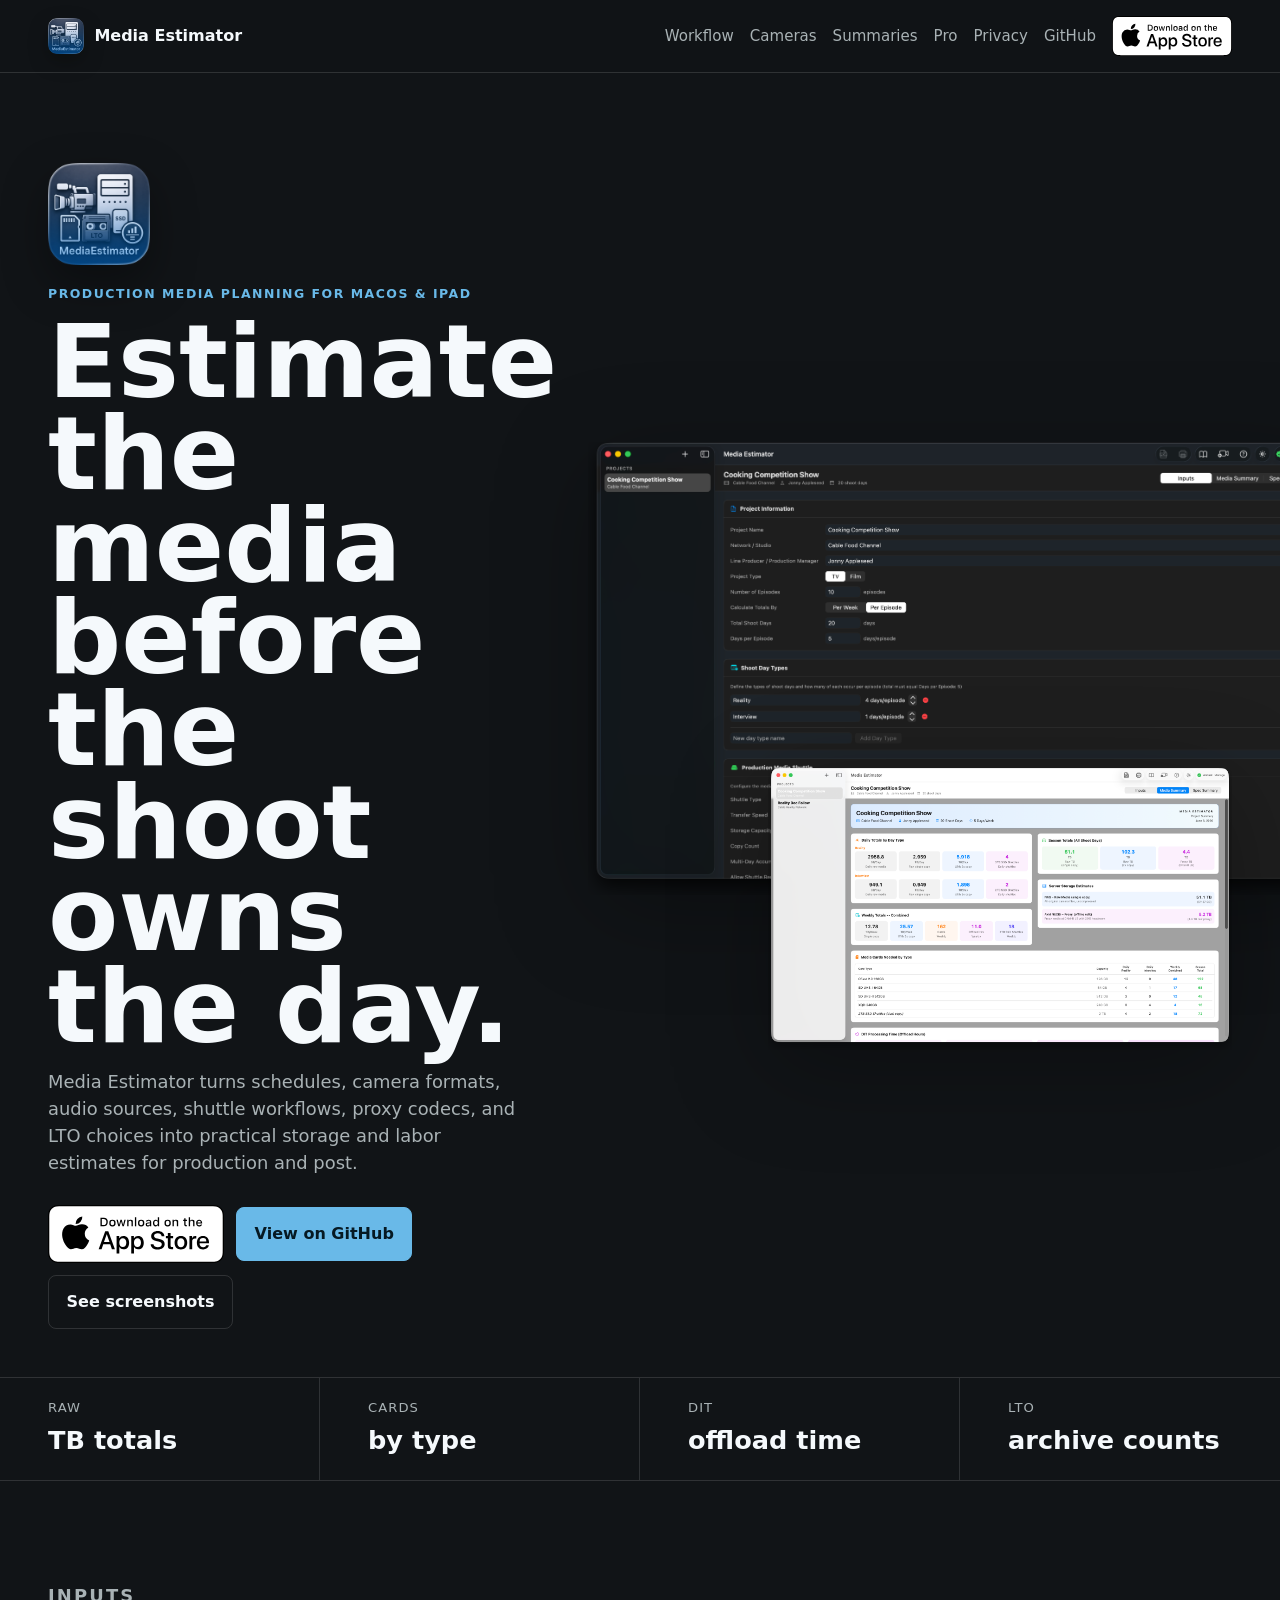
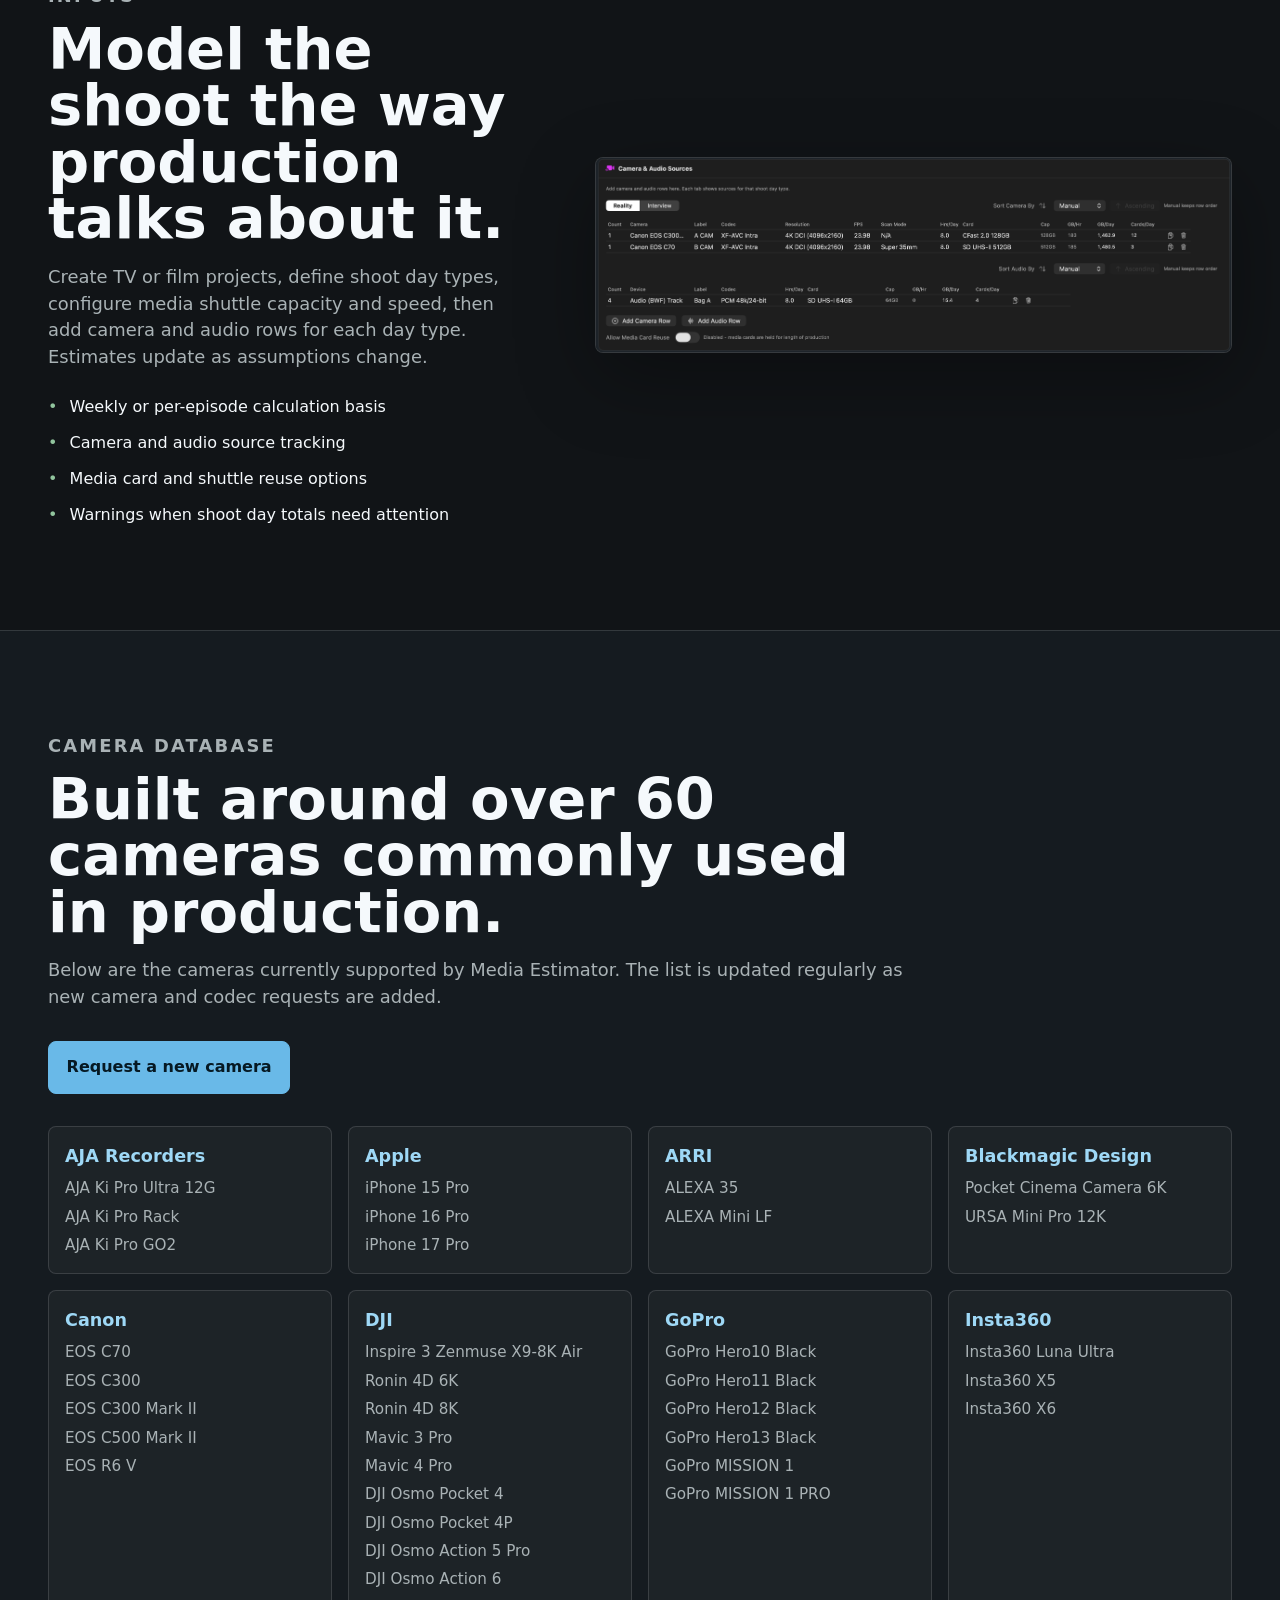
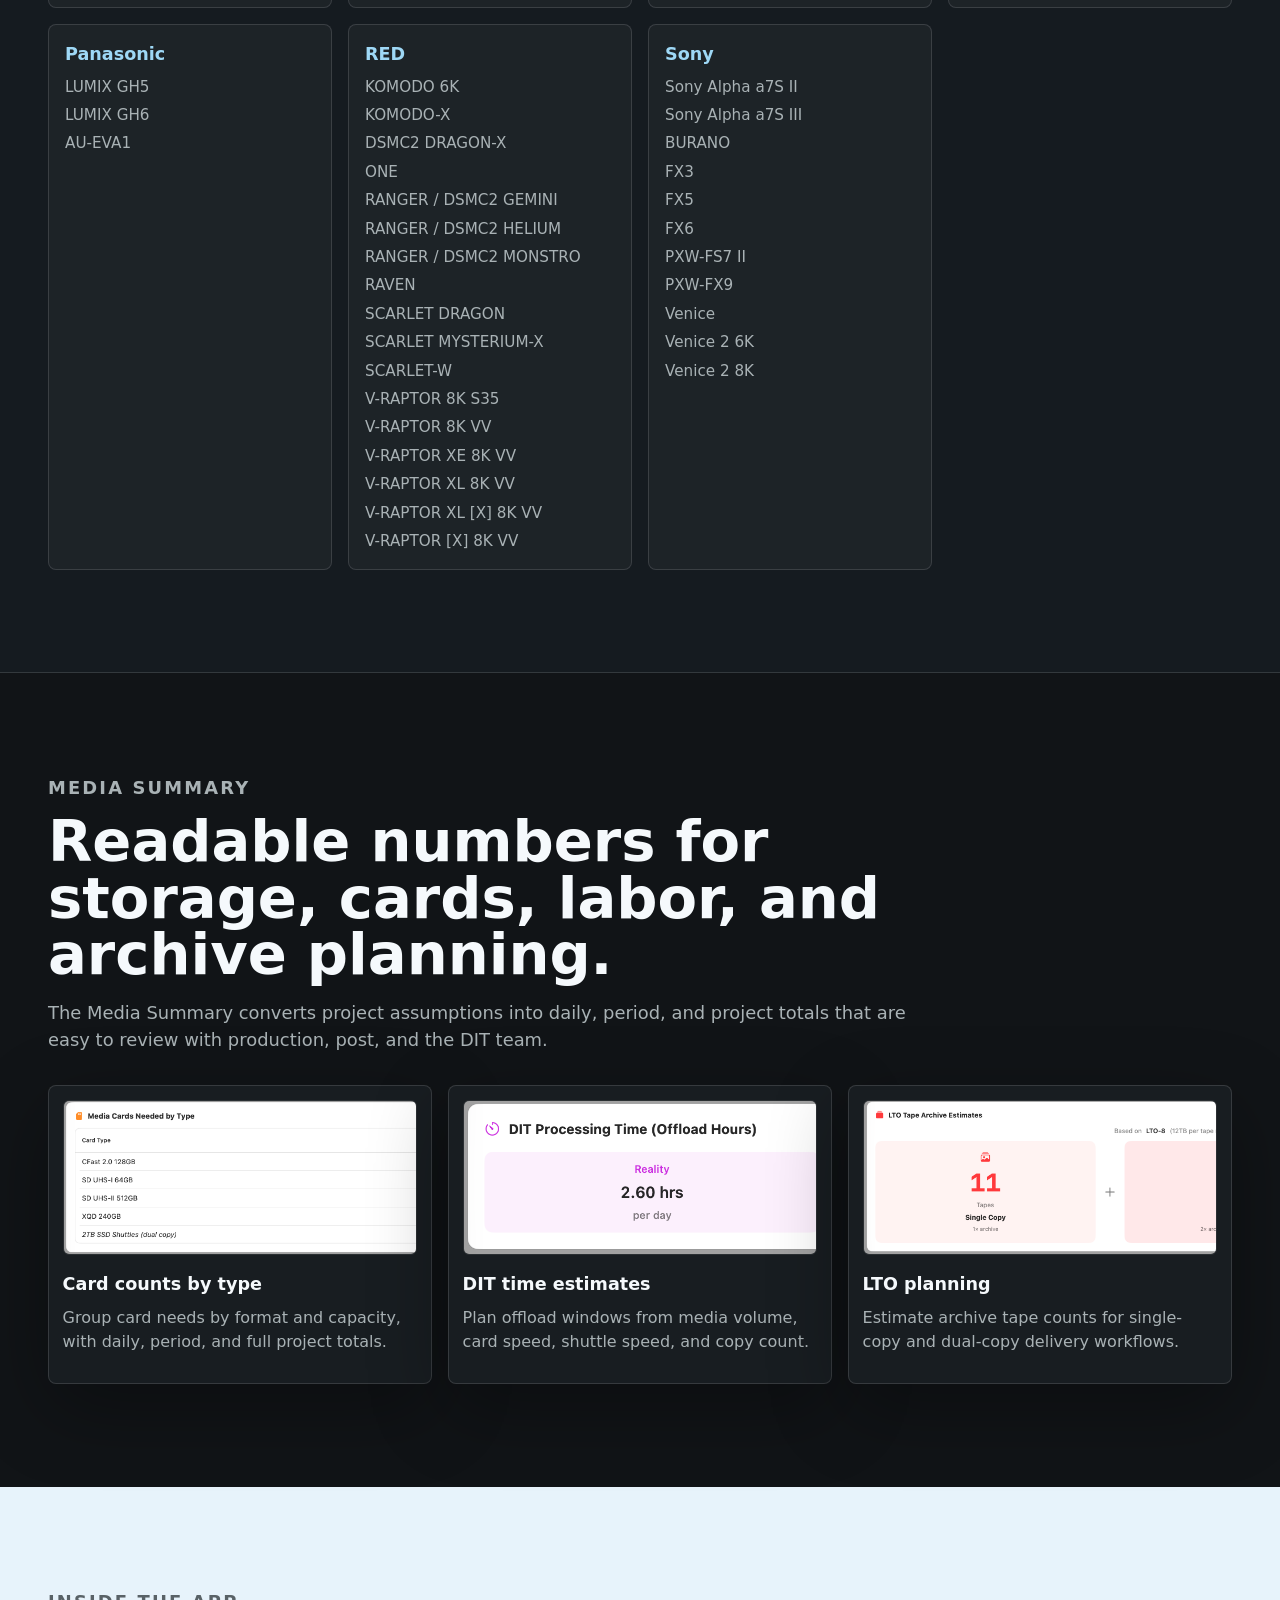
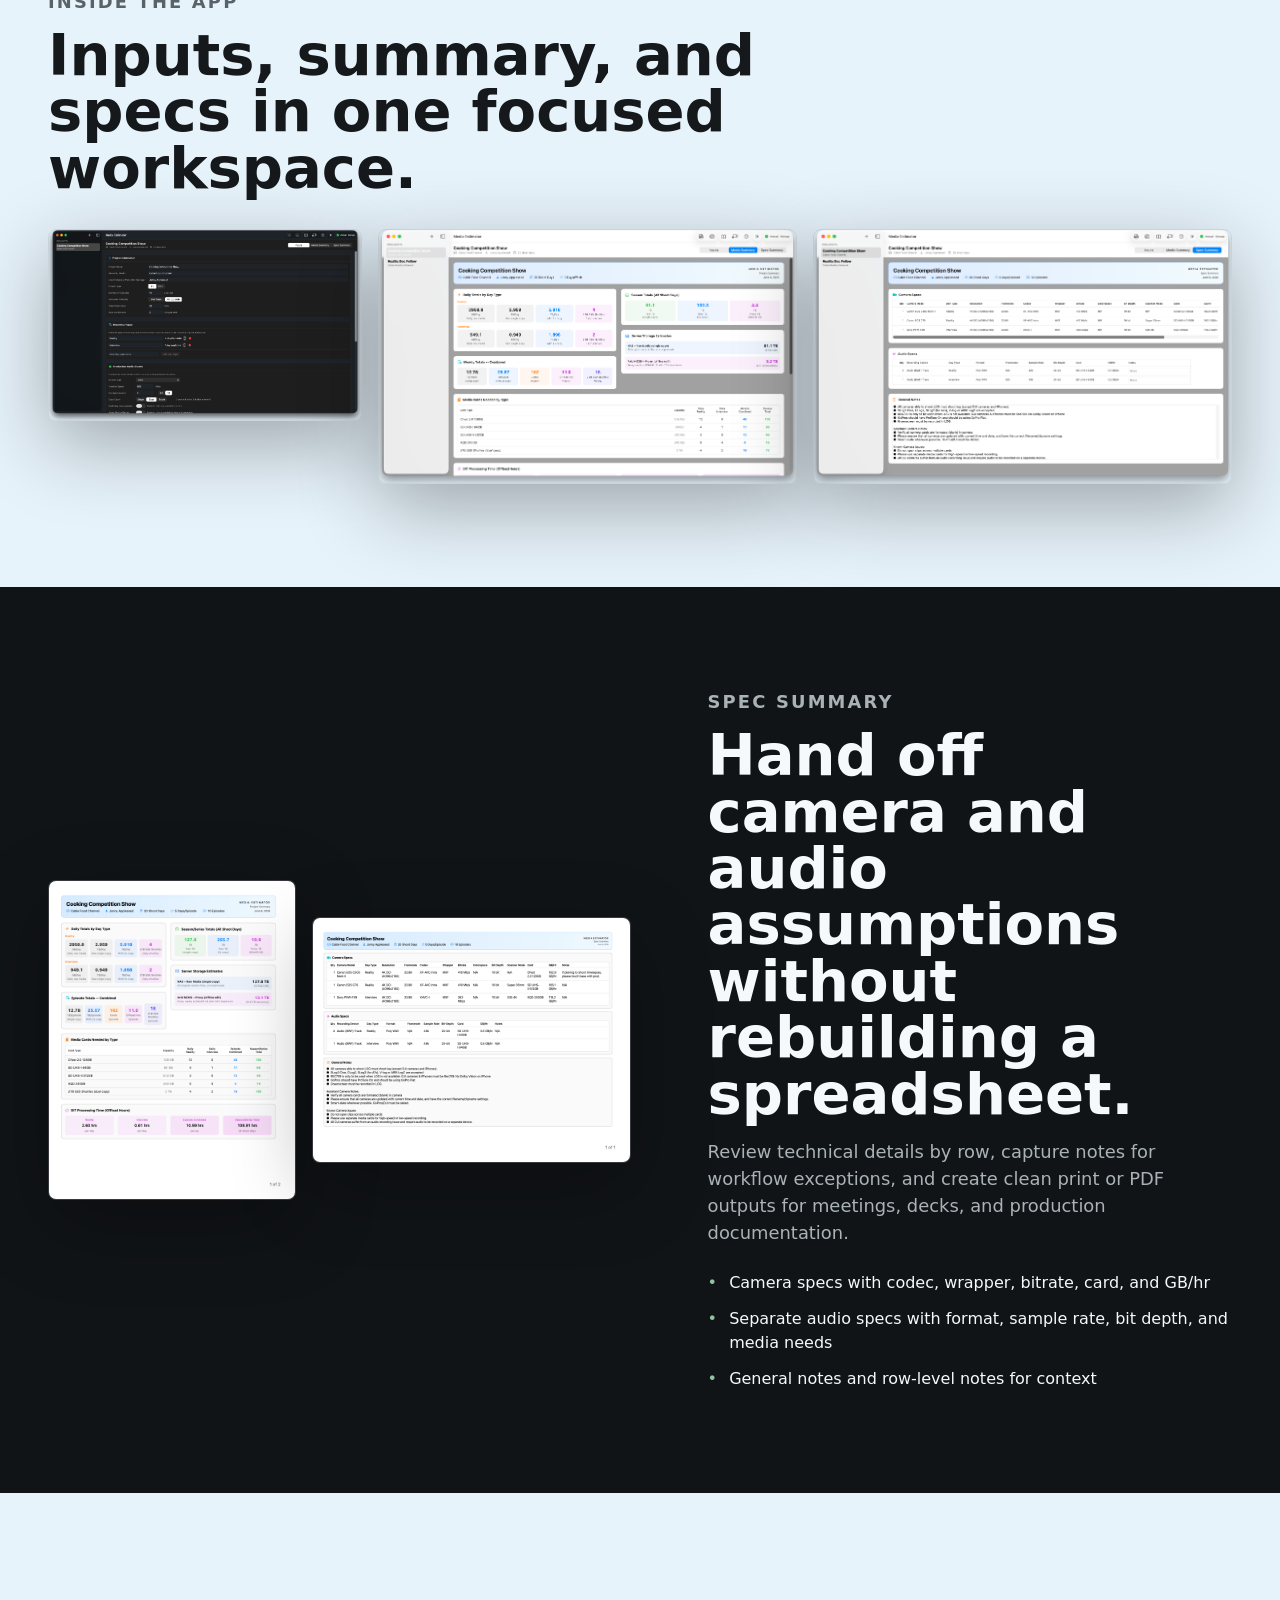
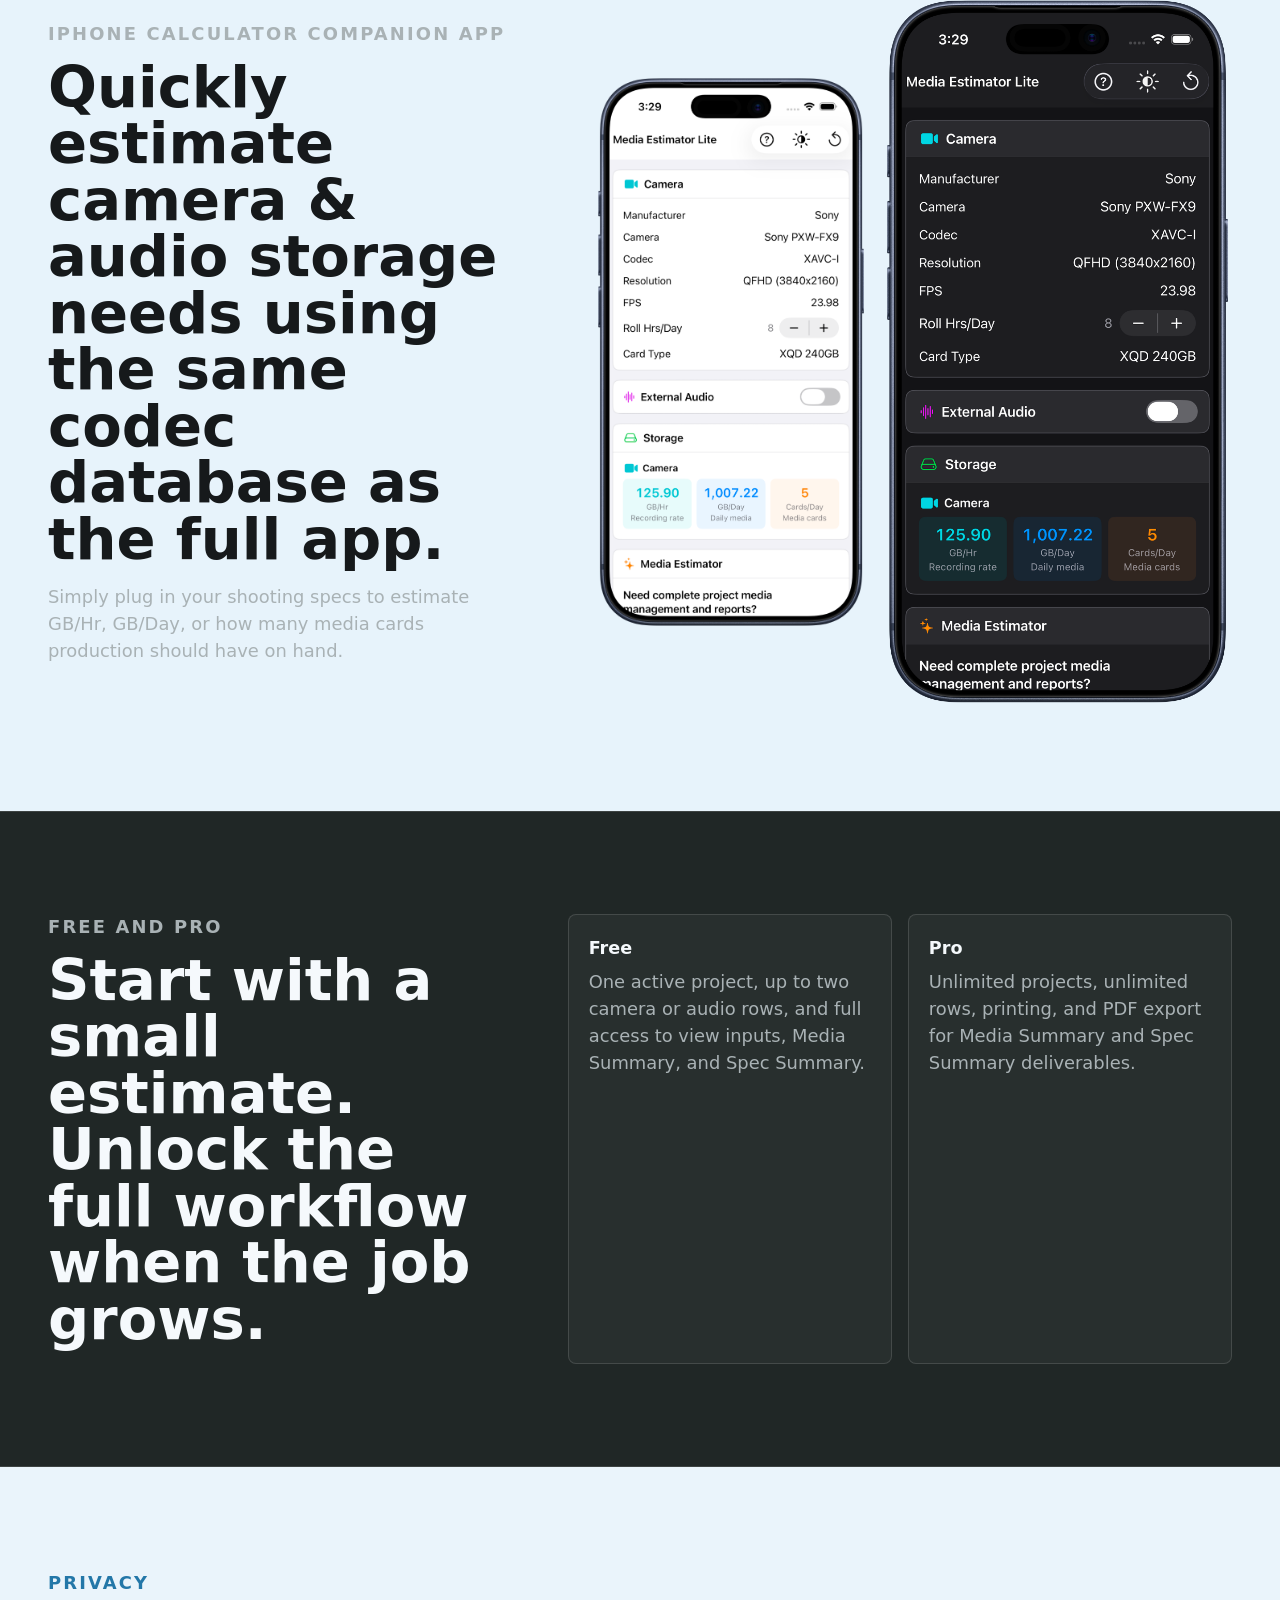
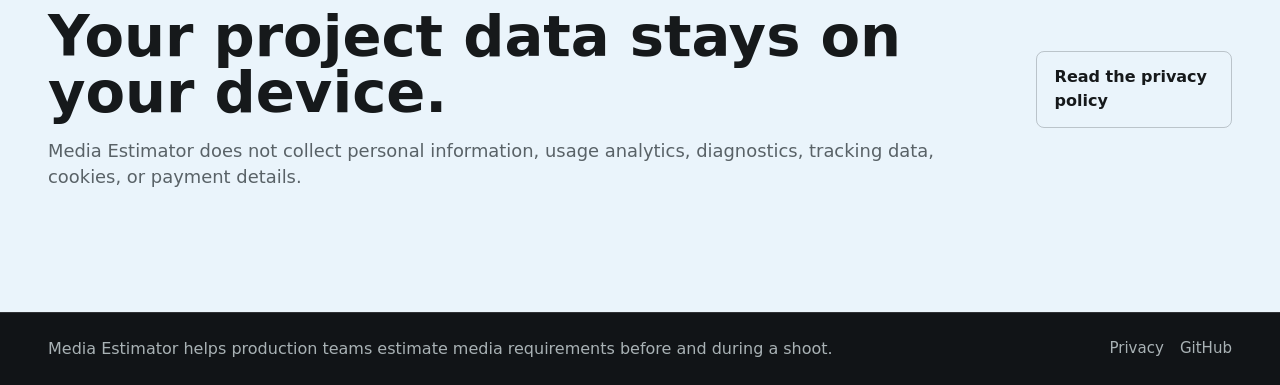
==== commit 71ebba37: "Update for 3.0 Update for 3.0" ====
--- a/docs/index.html
+++ b/docs/index.html
@@ -3,18 +3,18 @@
 <head>
     <meta charset="utf-8">
     <meta name="viewport" content="width=device-width, initial-scale=1">
-    <meta name="description" content="Media Estimator is a macOS app for production teams to estimate raw media storage, media cards, shuttles, DIT offload time, proxy storage, LTO archive needs, and PDF summaries.">
+    <meta name="description" content="Media Estimator is a macOS & iPad app for production teams to estimate raw media storage, media cards, shuttles, DIT offload time, proxy storage, LTO archive needs, and PDF summaries.">
     <meta name="robots" content="index, follow">
     <meta name="theme-color" content="#111417">
     <meta property="og:site_name" content="Media Estimator">
     <meta property="og:type" content="website">
-    <meta property="og:title" content="Media Estimator | Production Media Planning for macOS">
+    <meta property="og:title" content="Media Estimator | Production Media Planning for macOS & iPadOS">
     <meta property="og:description" content="Estimate production media storage, cards, shuttles, DIT time, proxies, LTO archive needs, and PDF summaries before and during a shoot.">
     <meta property="og:url" content="https://mediaestimator.nerdypup.com/">
     <meta property="og:image" content="https://mediaestimator.nerdypup.com/assets/screenshots/inputs-dark.png">
     <meta property="og:image:alt" content="Media Estimator inputs screen showing project, shuttle, camera, and audio setup.">
     <meta name="twitter:card" content="summary_large_image">
-    <meta name="twitter:title" content="Media Estimator | Production Media Planning for macOS">
+    <meta name="twitter:title" content="Media Estimator | Production Media Planning for macOS & iPad">
     <meta name="twitter:description" content="Estimate production media storage, cards, shuttles, DIT time, proxies, LTO archive needs, and PDF summaries.">
     <meta name="twitter:image" content="https://mediaestimator.nerdypup.com/assets/screenshots/inputs-dark.png">
     <link rel="canonical" href="https://mediaestimator.nerdypup.com/">
@@ -66,7 +66,7 @@
         <section class="hero">
             <div class="hero-copy">
                 <img class="app-icon-large" src="assets/app-icon.png" alt="Media Estimator app icon.">
-                <p class="eyebrow">Production media planning for macOS</p>
+                <p class="eyebrow">Production media planning for macOS & iPad</p>
                 <h1>Estimate the media before the shoot owns the day.</h1>
                 <p class="hero-text">Media Estimator turns schedules, camera formats, audio sources, shuttle workflows, proxy codecs, and LTO choices into practical storage and labor estimates for production and post.</p>
                 <div class="hero-actions">
@@ -122,7 +122,7 @@
         <section id="cameras" class="section camera-section">
             <div class="section-heading">
                 <p class="eyebrow">Camera database</p>
-                <h2>Built around over 50 cameras commonly used in production.</h2>
+                <h2>Built around over 60 cameras commonly used in production.</h2>
                 <p>Below are the cameras currently supported by Media Estimator. The list is updated regularly as new camera and codec requests are added.</p>
                 <a class="button primary camera-request-button" href="https://github.com/fkick/MediaEstimator/issues/new?template=feature-request---new-camera---codec-support.md">Request a new camera</a>
             </div>
@@ -164,6 +164,7 @@
                         <li>EOS C300</li>
                         <li>EOS C300 Mark II</li>
                         <li>EOS C500 Mark II</li>
+                        <li>EOS R6 V</li>
                     </ul>
                 </article>
                 <article class="camera-group">
@@ -174,6 +175,10 @@
                         <li>Ronin 4D 8K</li>
                         <li>Mavic 3 Pro</li>
                         <li>Mavic 4 Pro</li>
+                        <li>DJI Osmo Pocket 4</li>
+                        <li>DJI Osmo Pocket 4P</li>
+                        <li>DJI Osmo Action 5 Pro</li>
+                        <li>DJI Osmo Action 6</li>
                     </ul>
                 </article>
                 <article class="camera-group">
@@ -188,6 +193,14 @@
                     </ul>
                 </article>
                 <article class="camera-group">
+                    <h3>Insta360</h3>
+                    <ul>
+                      	<li>Insta360 Luna Ultra</li>
+                      	<li>Insta360 X5</li>
+                        <li>Insta360 X6</li>              
+                    </ul>
+                </article>
+                <article class="camera-group">
                     <h3>Panasonic</h3>
                     <ul>
                         <li>LUMIX GH5</li>
@@ -195,7 +208,7 @@
                         <li>AU-EVA1</li>
                     </ul>
                 </article>
-                <article class="camera-group camera-group-wide">
+                <article class="camera-group">
                     <h3>RED</h3>
                     <ul>
                         <li>KOMODO 6K</li>
@@ -217,11 +230,14 @@
                         <li>V-RAPTOR [X] 8K VV</li>
                     </ul>
                 </article>
-                <article class="camera-group camera-group-wide">
+                <article class="camera-group">
                     <h3>Sony</h3>
                     <ul>
+                    	<li>Sony Alpha a7S II</li>
+                    	<li>Sony Alpha a7S III</li>
                     	<li>BURANO</li>
                     	<li>FX3</li>
+                    	<li>FX5</li>
                         <li>FX6</li>
                         <li>PXW-FS7 II</li>
                         <li>PXW-FX9</li>
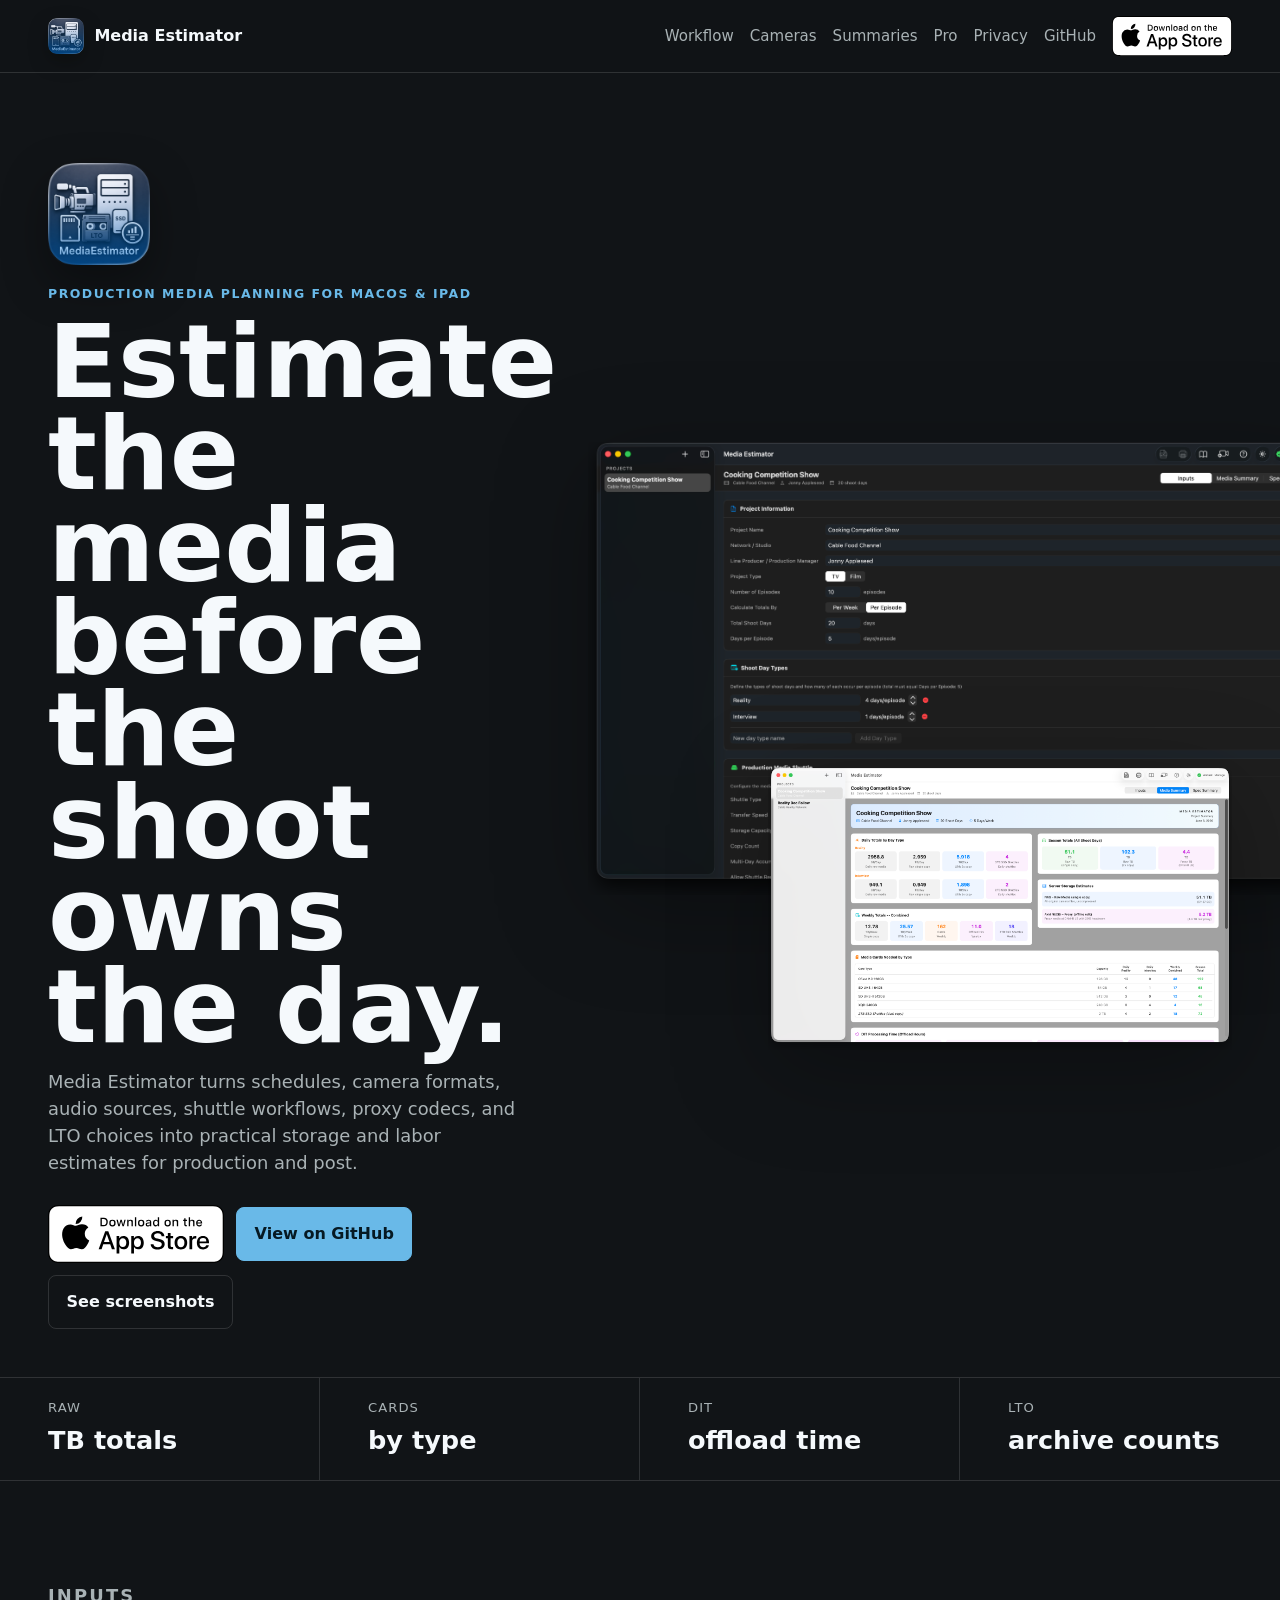
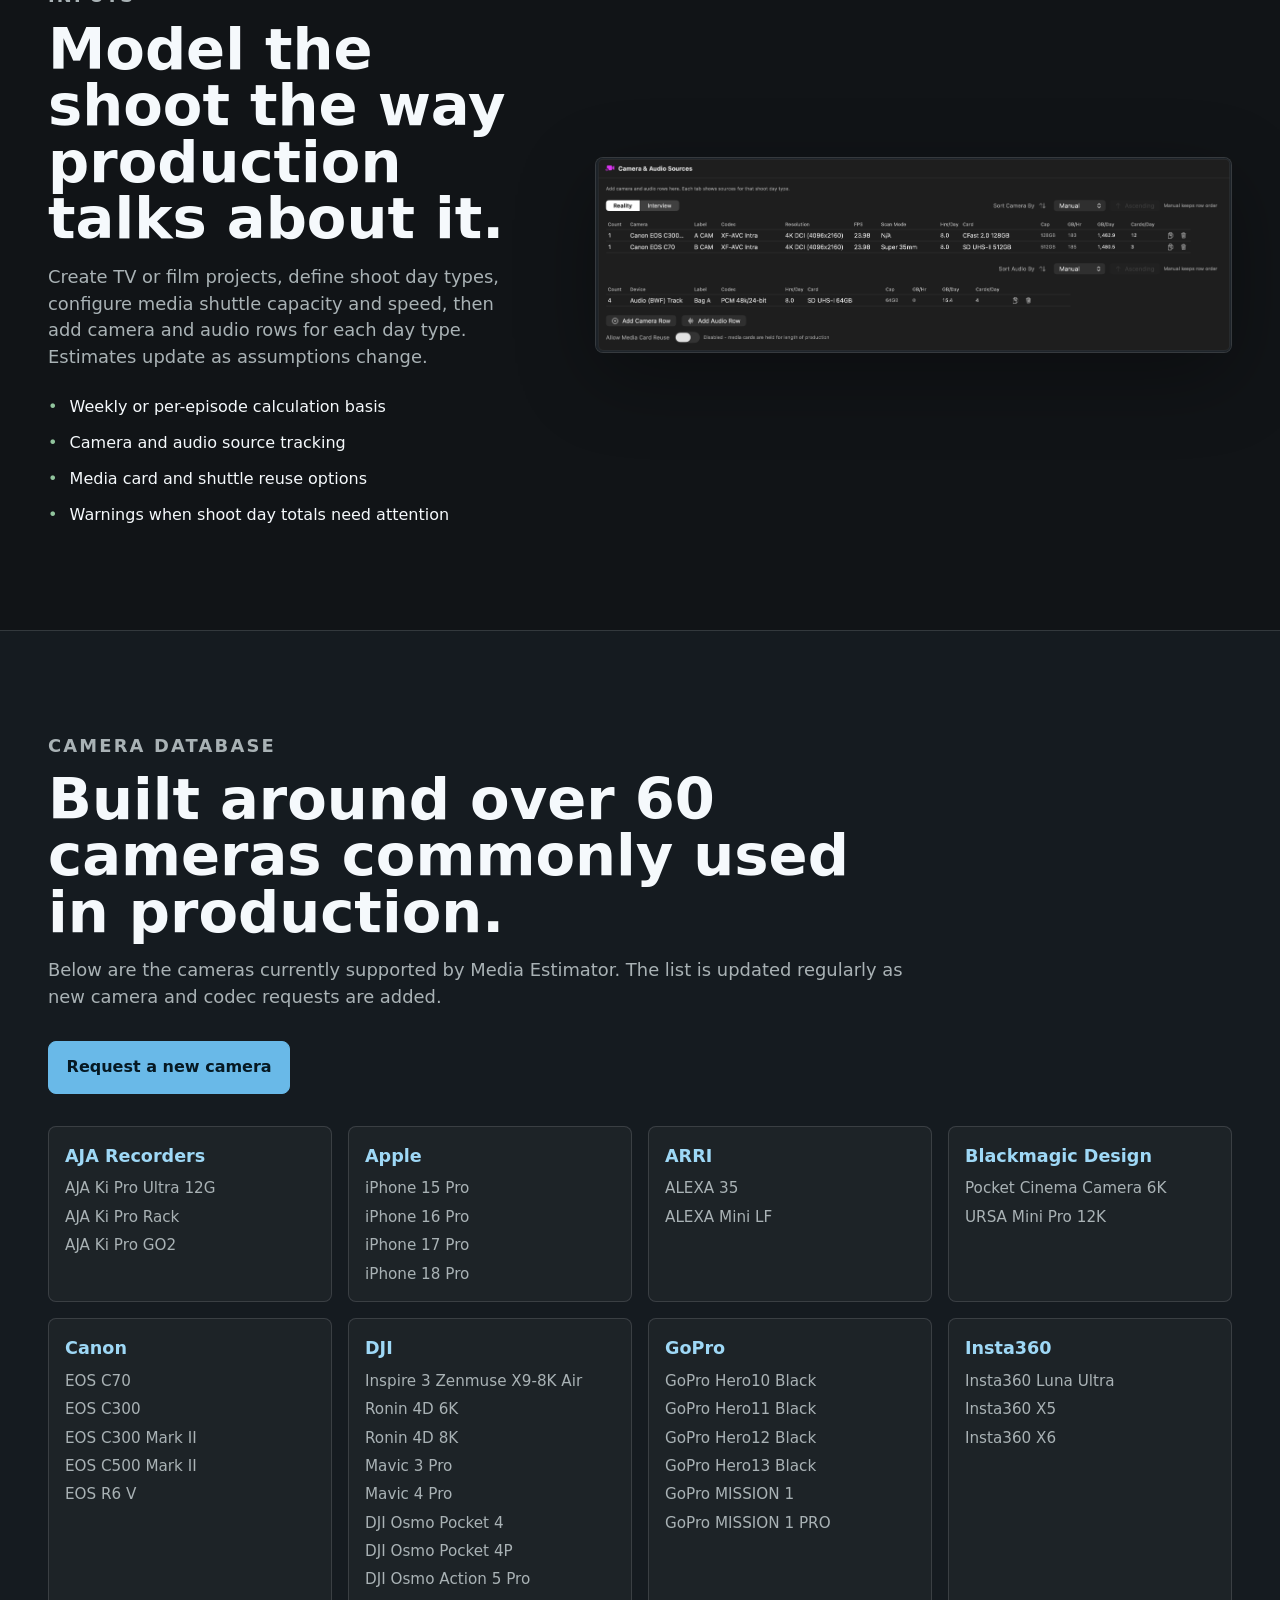
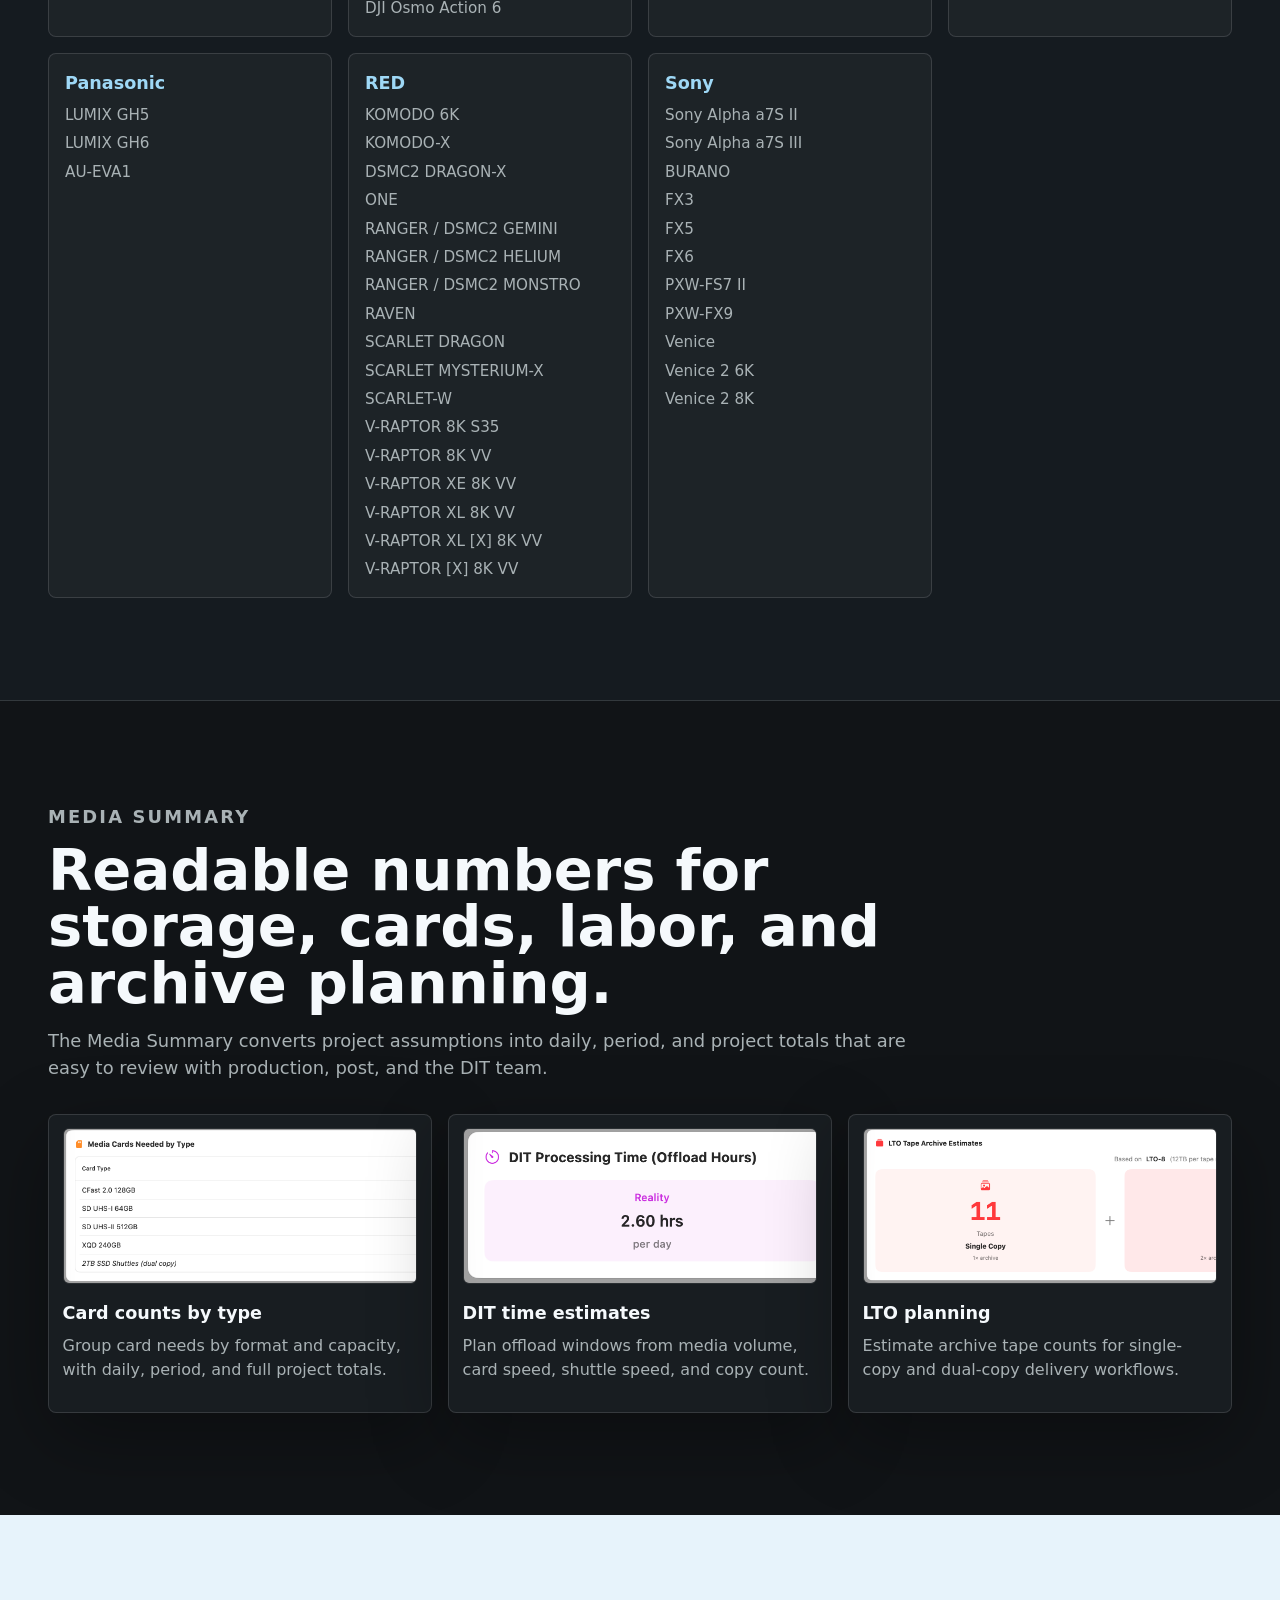
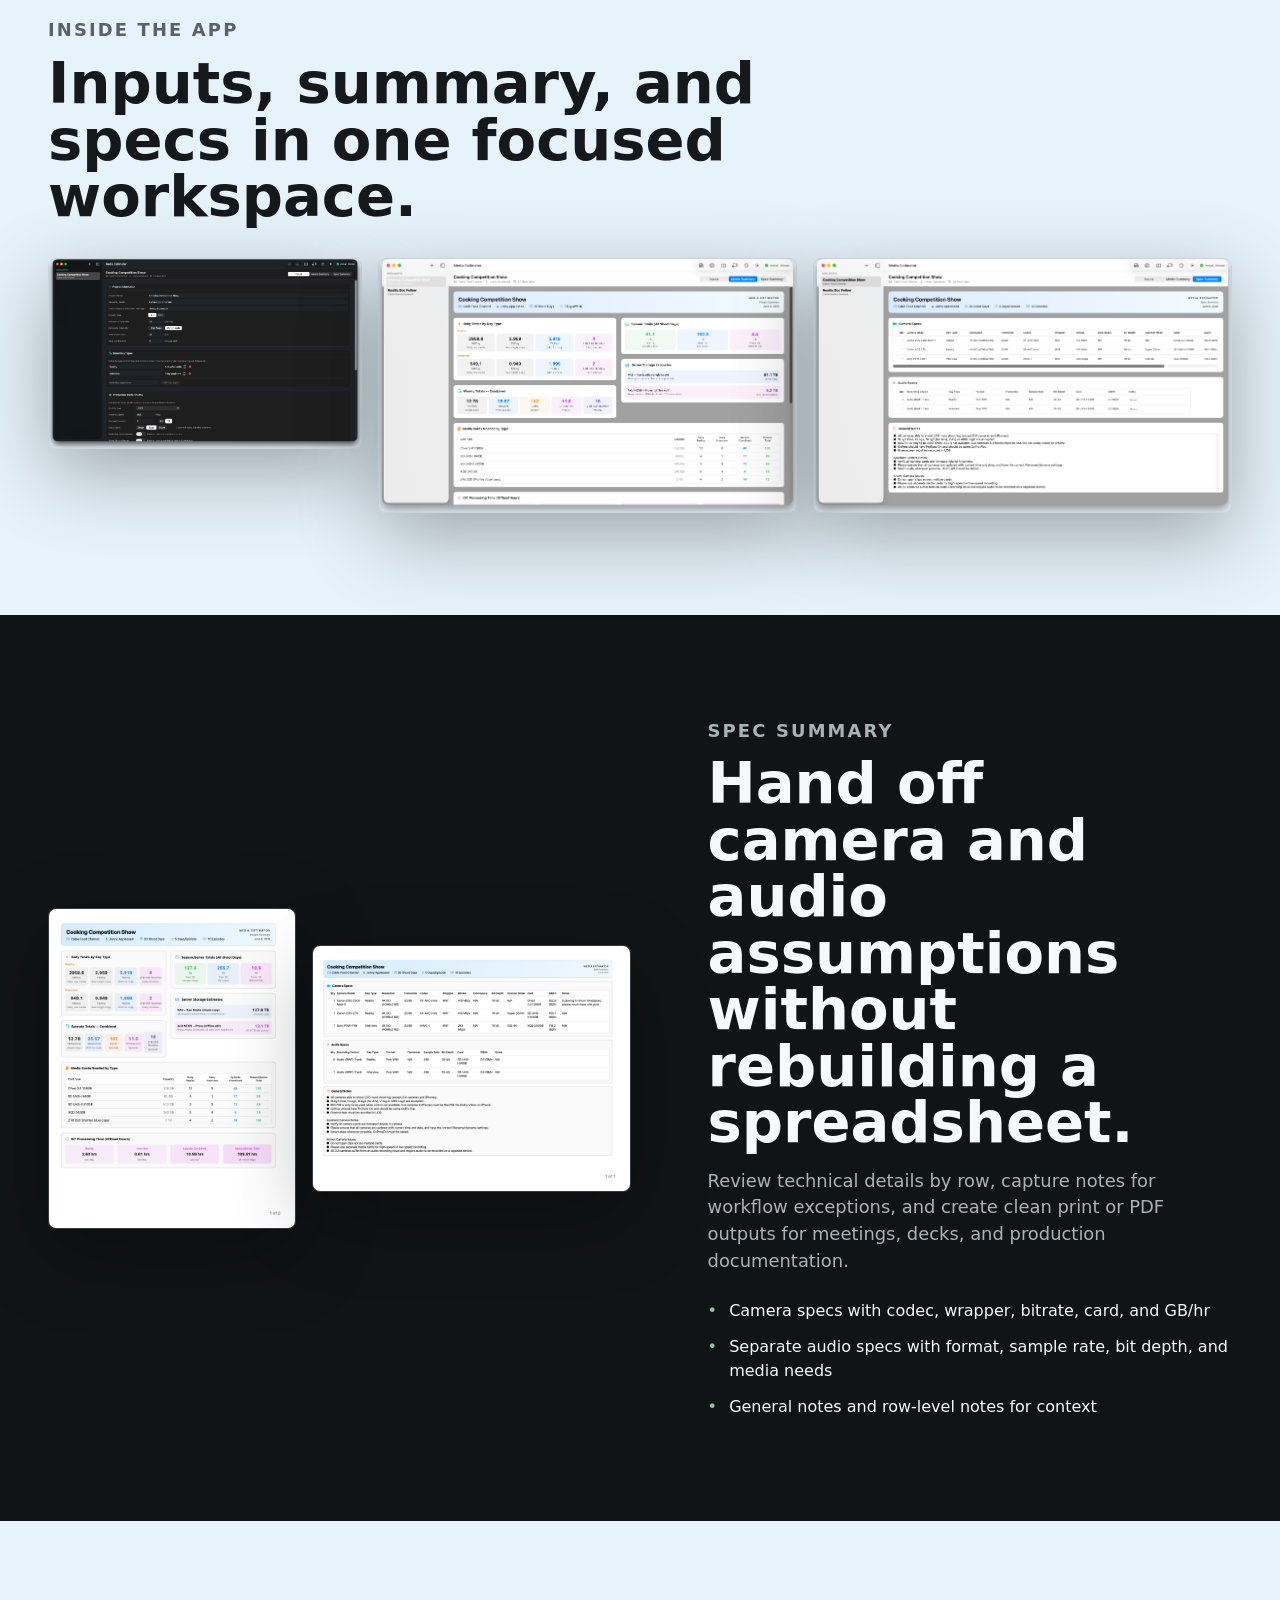
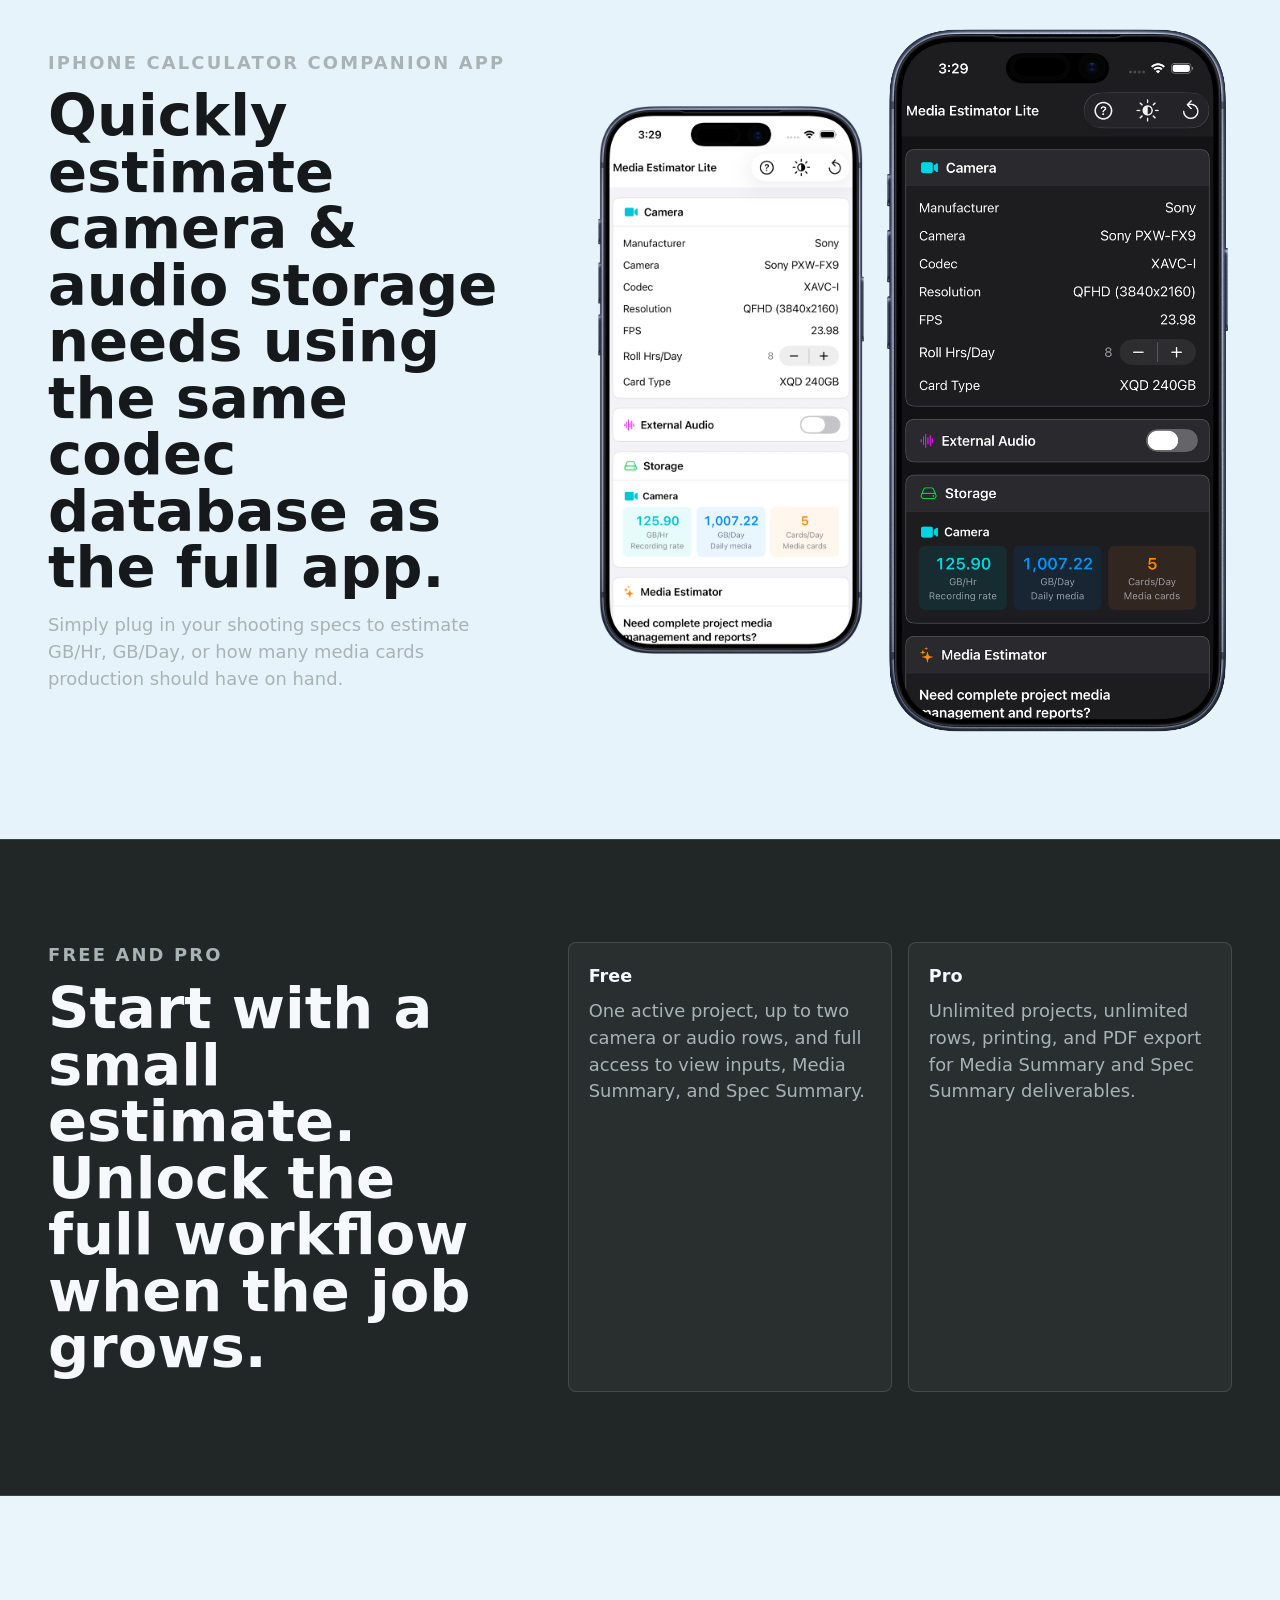
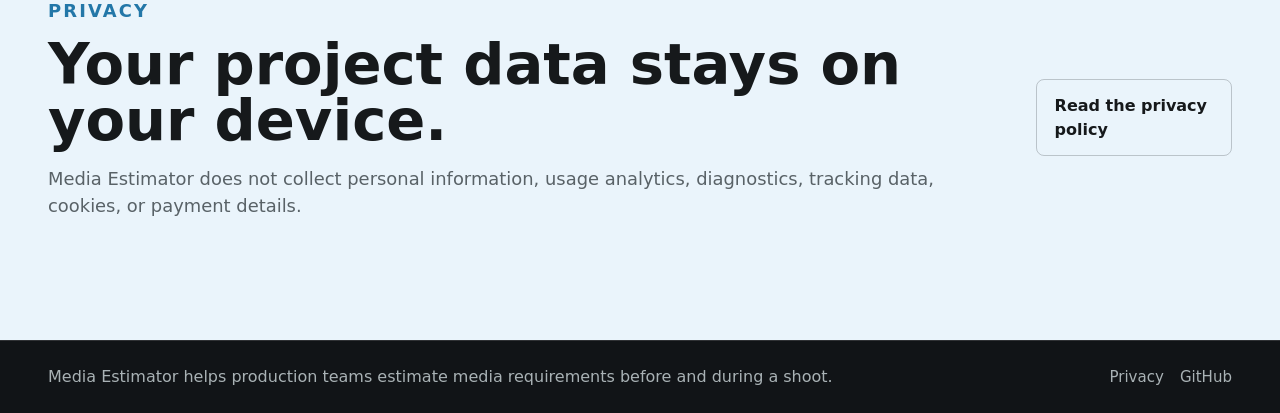
==== commit 485eea40: "Update index.html" ====
--- a/docs/index.html
+++ b/docs/index.html
@@ -141,6 +141,7 @@
                         <li>iPhone 15 Pro</li>
                         <li>iPhone 16 Pro</li>
                         <li>iPhone 17 Pro</li>
+                        <li>iPhone 18 Pro</li>
                     </ul>
                 </article>
                 <article class="camera-group">
